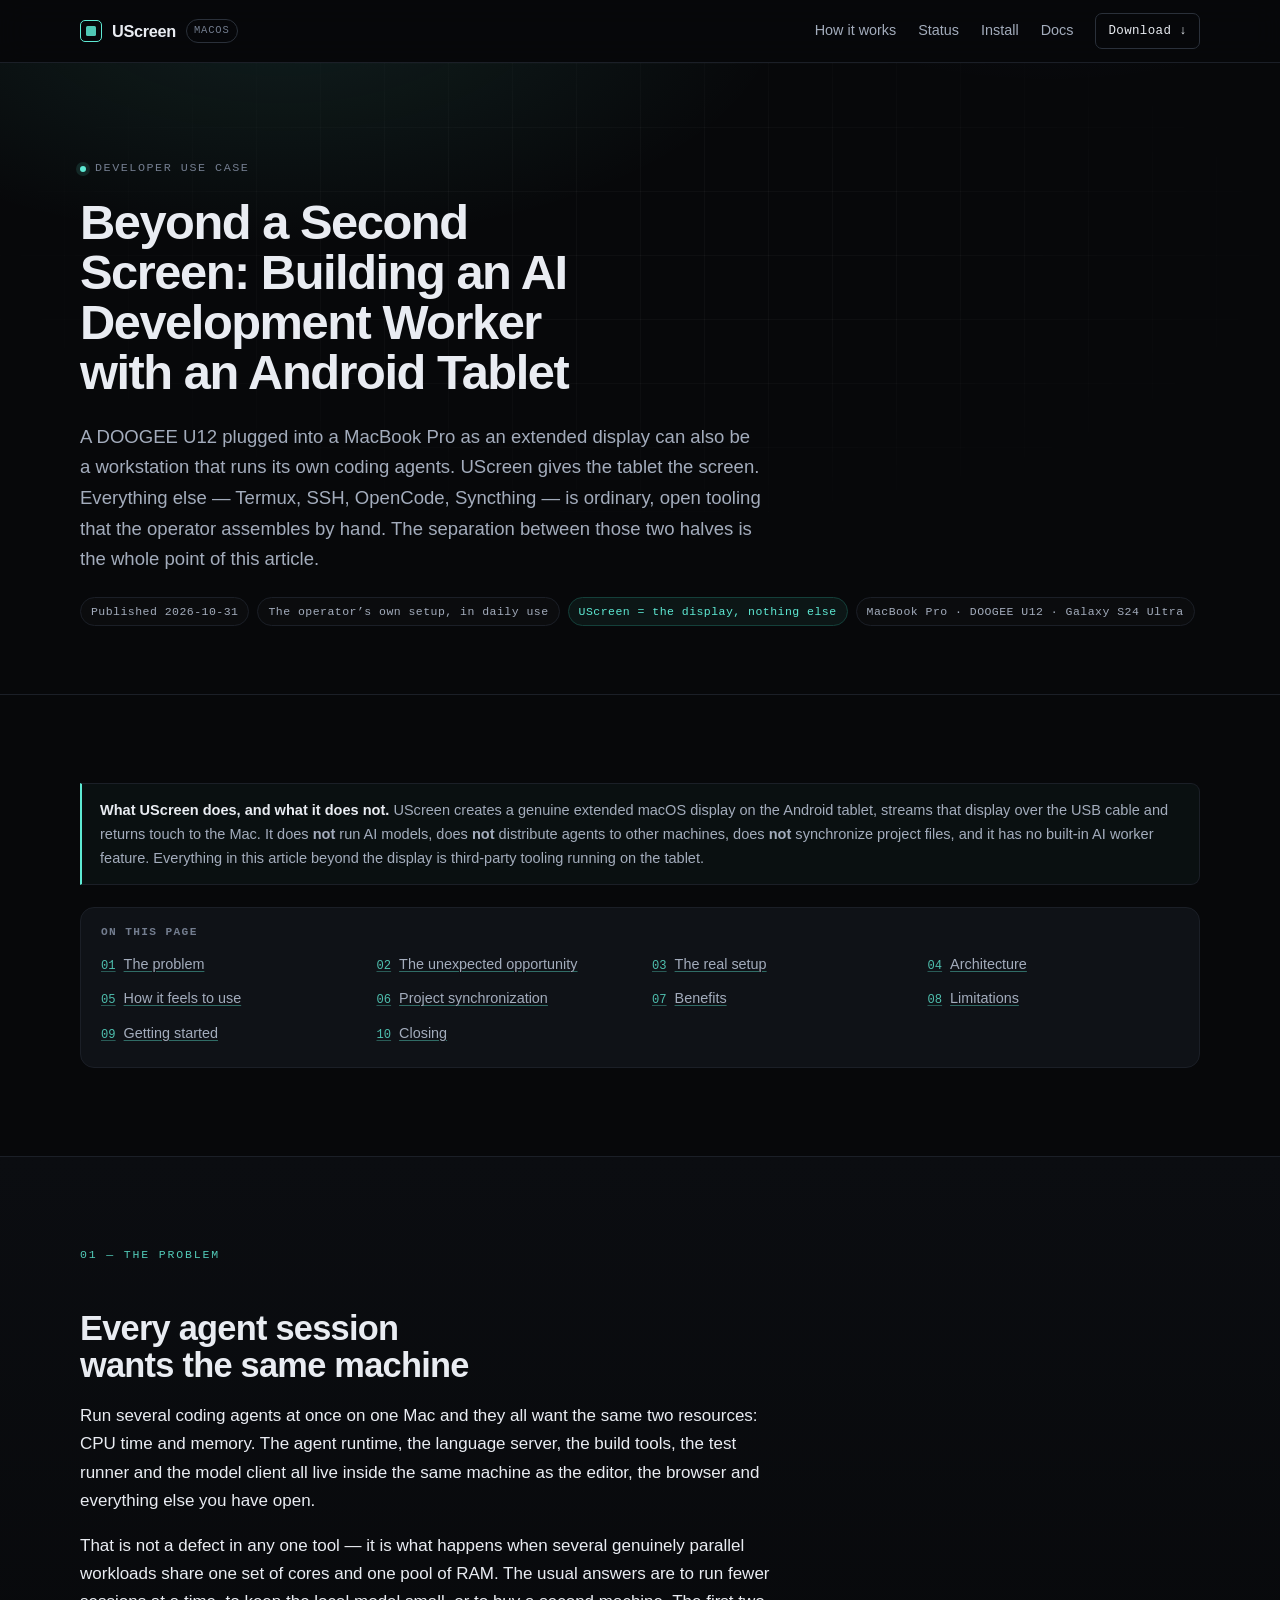
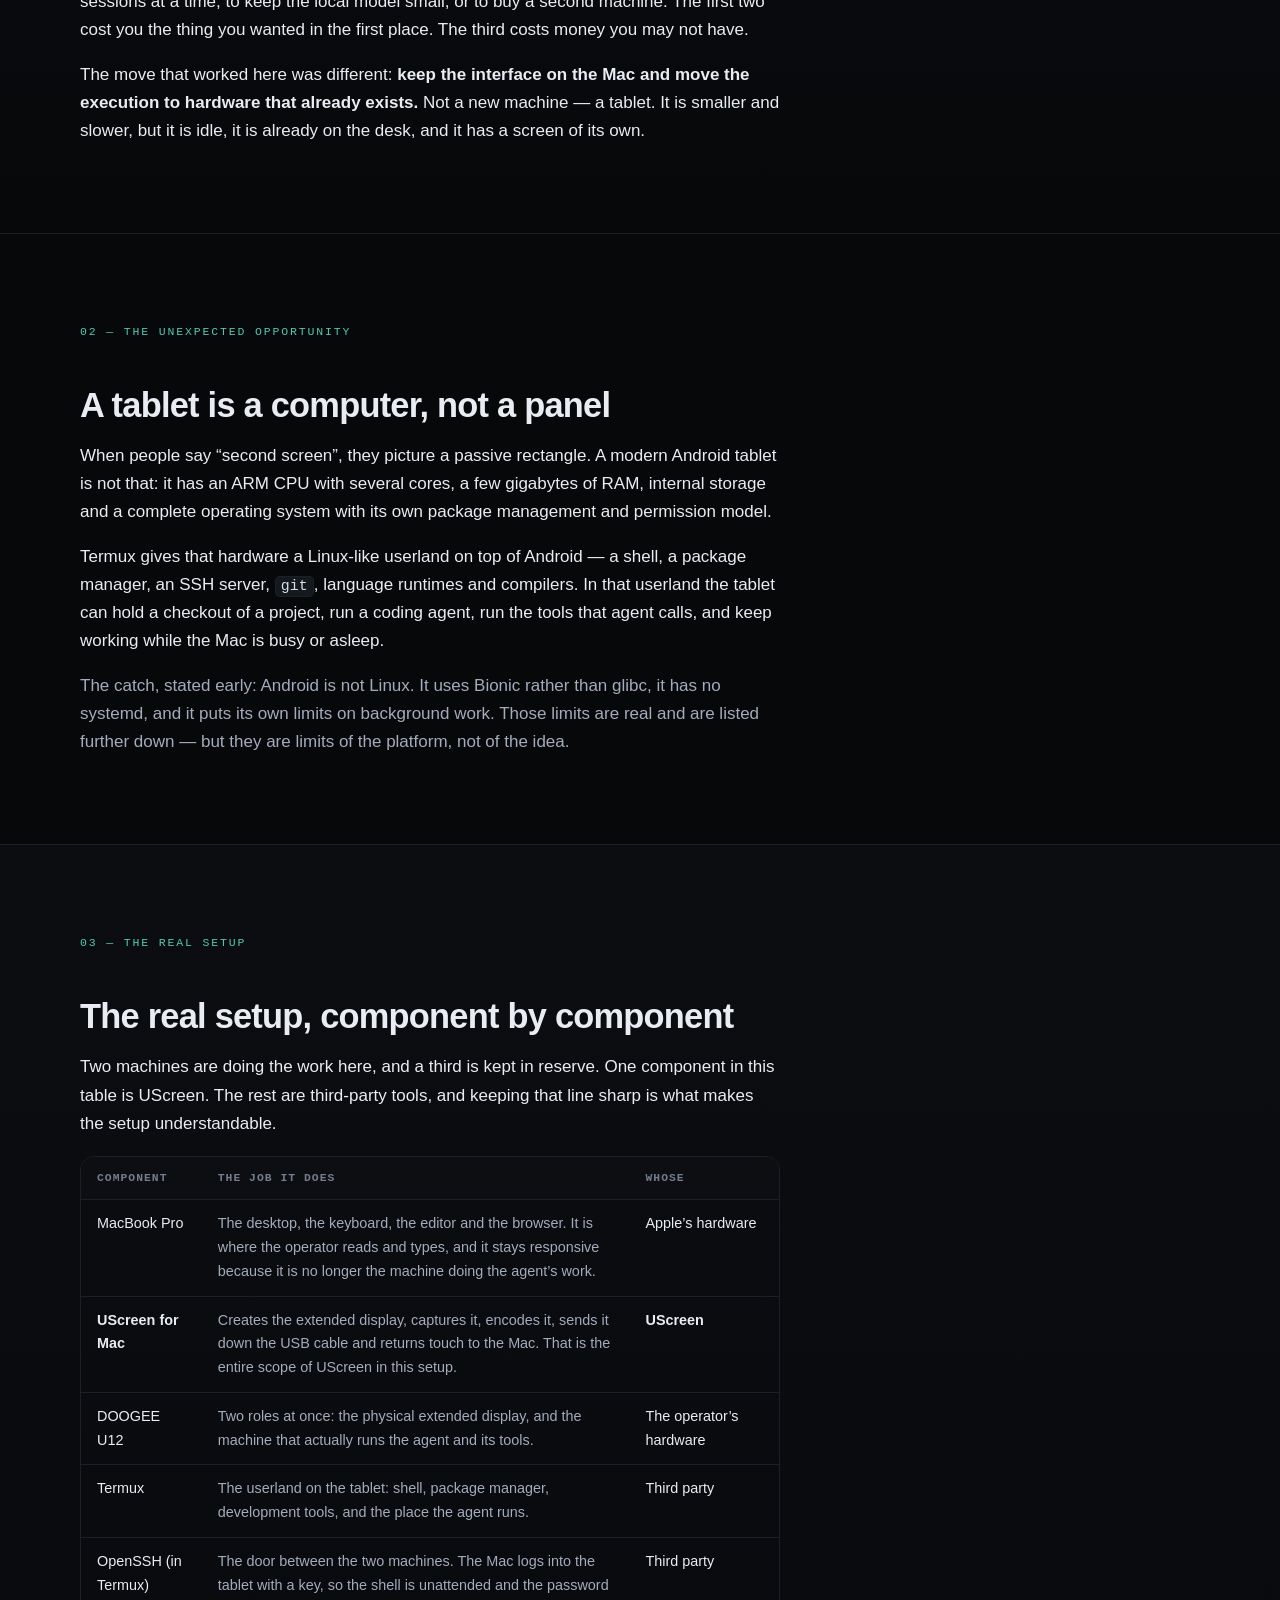
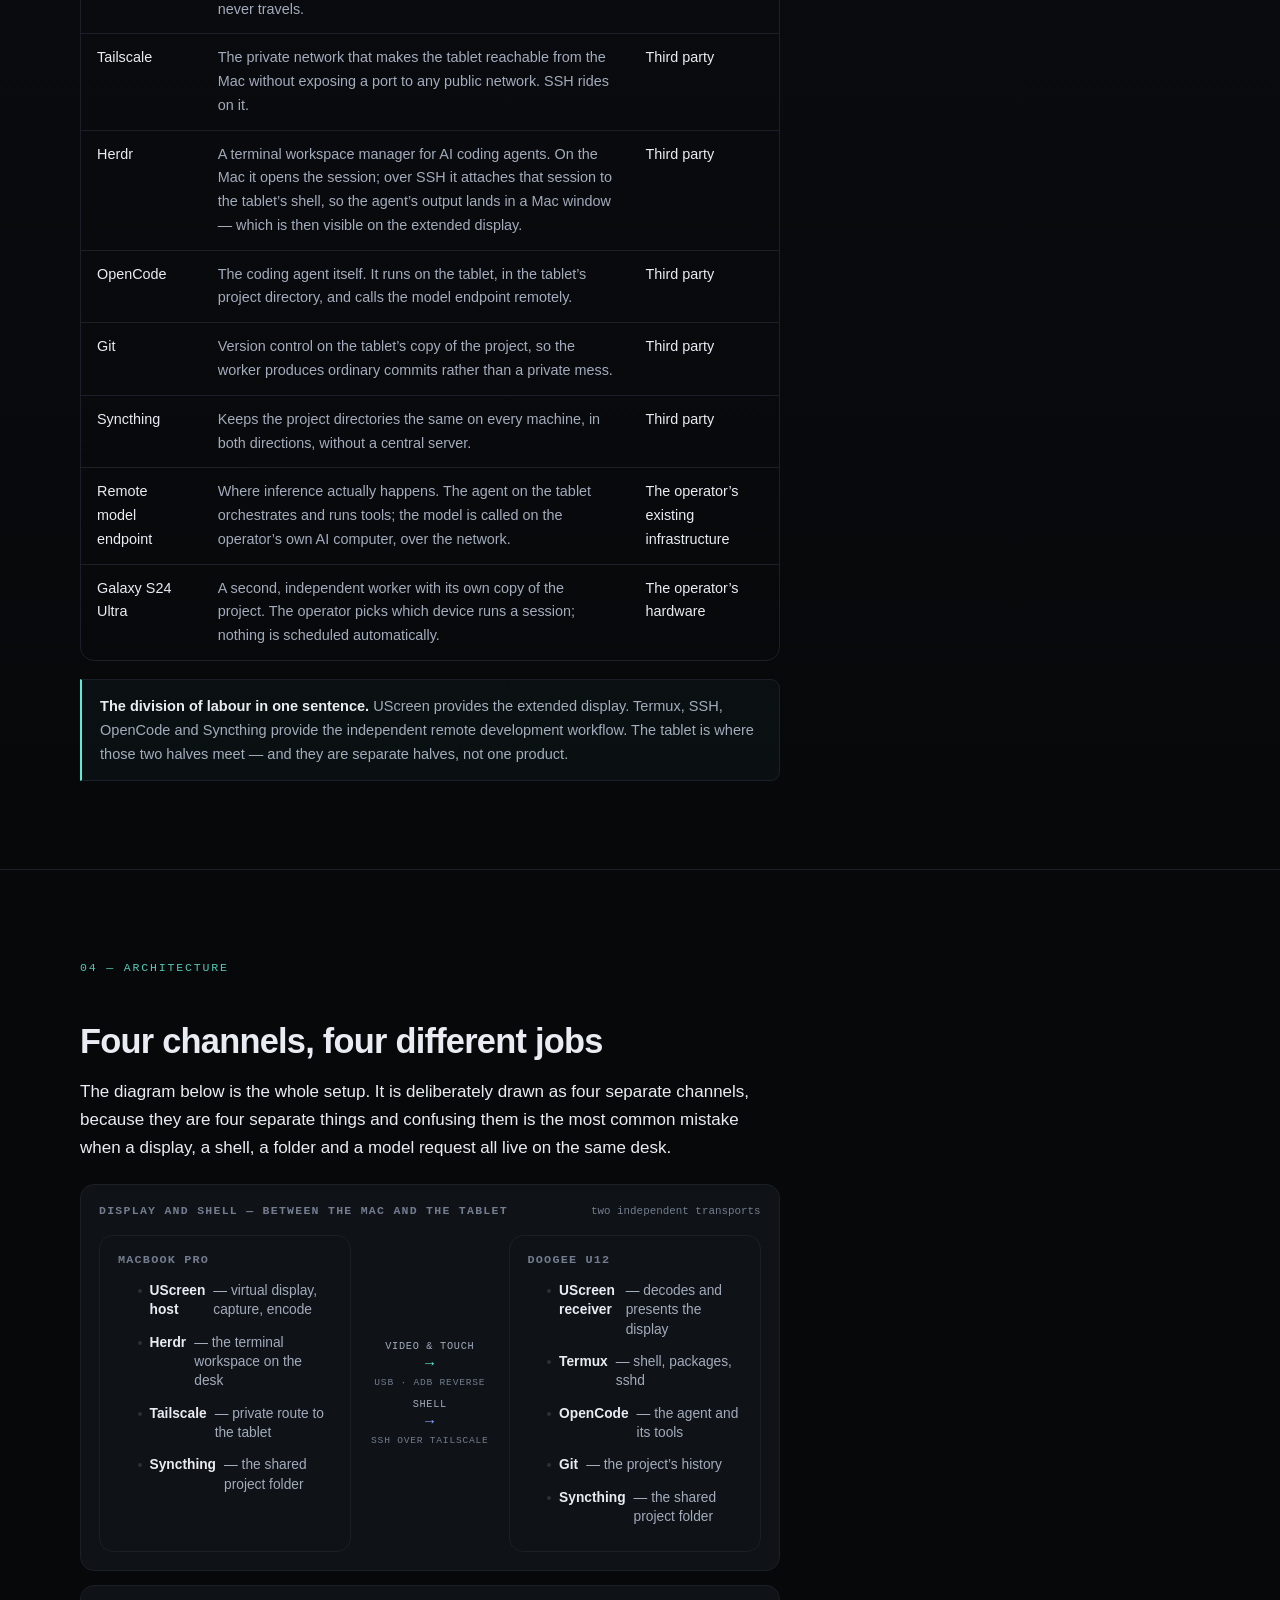
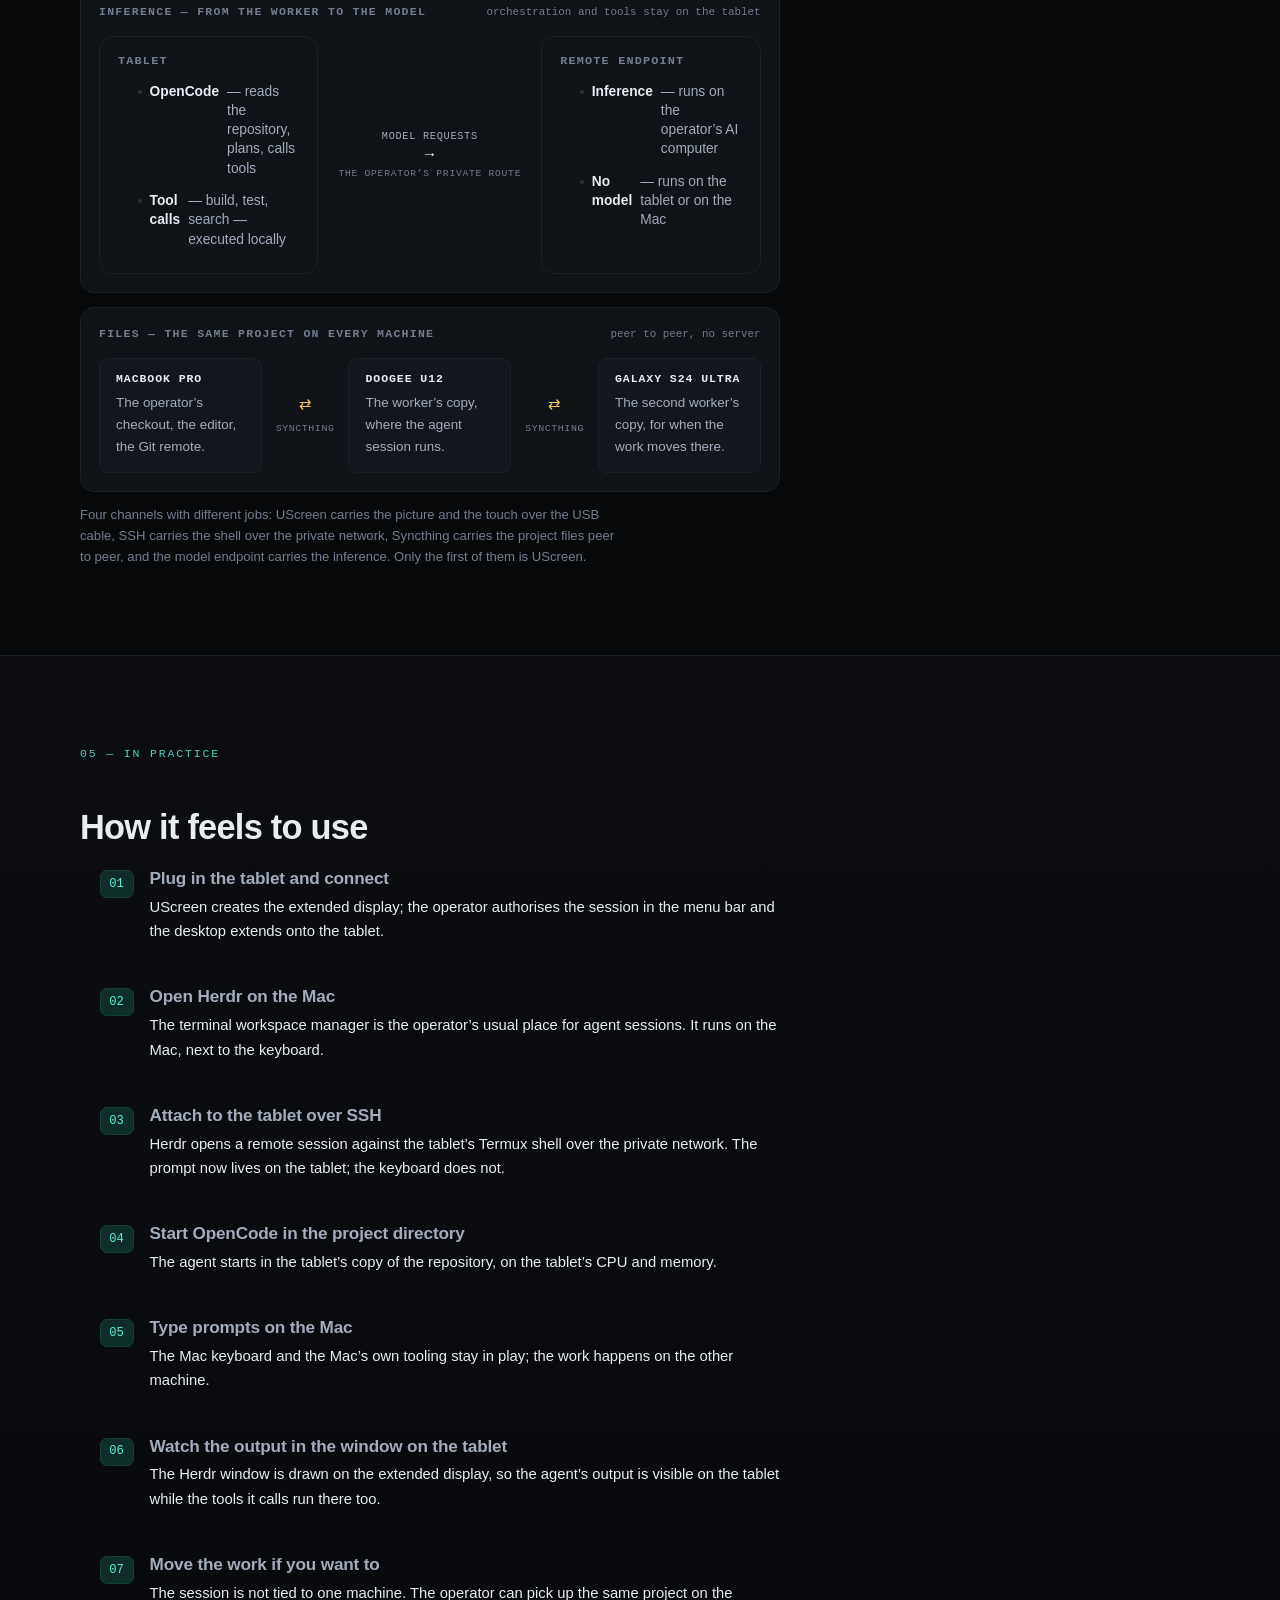
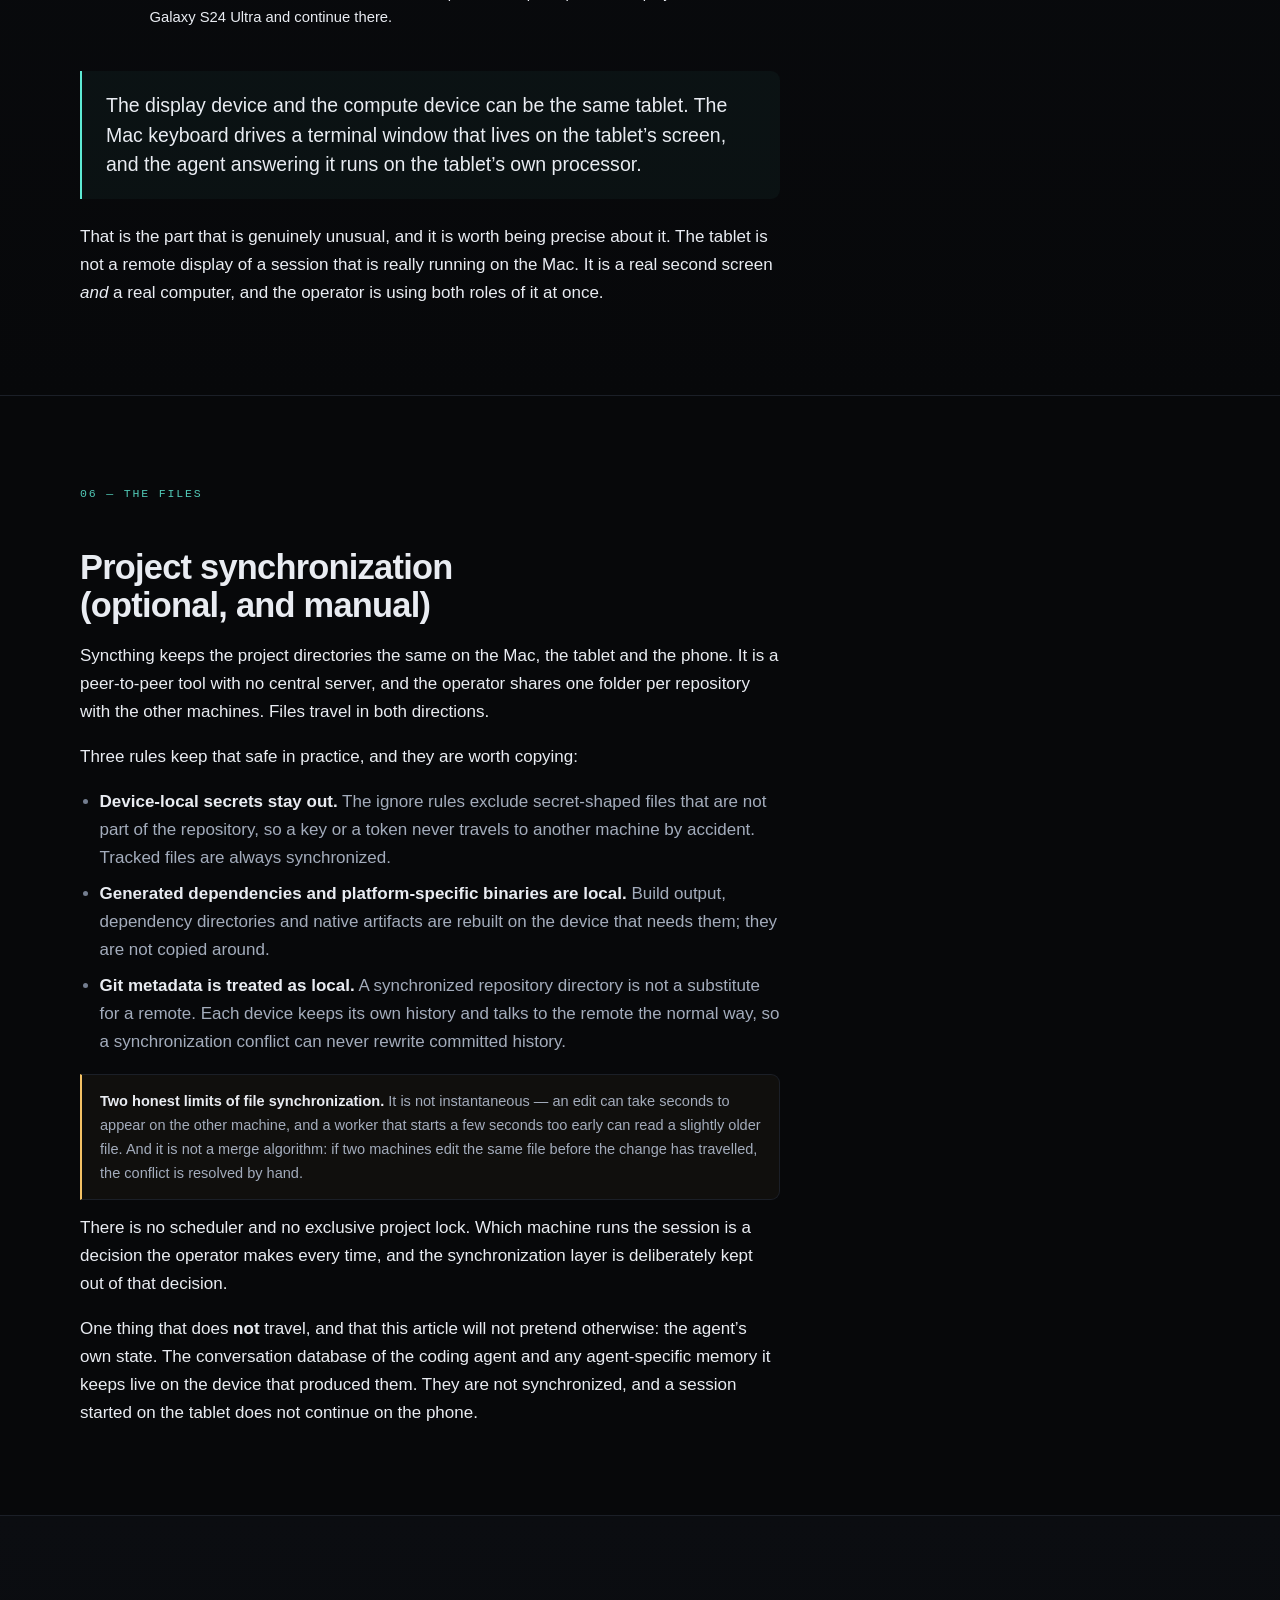
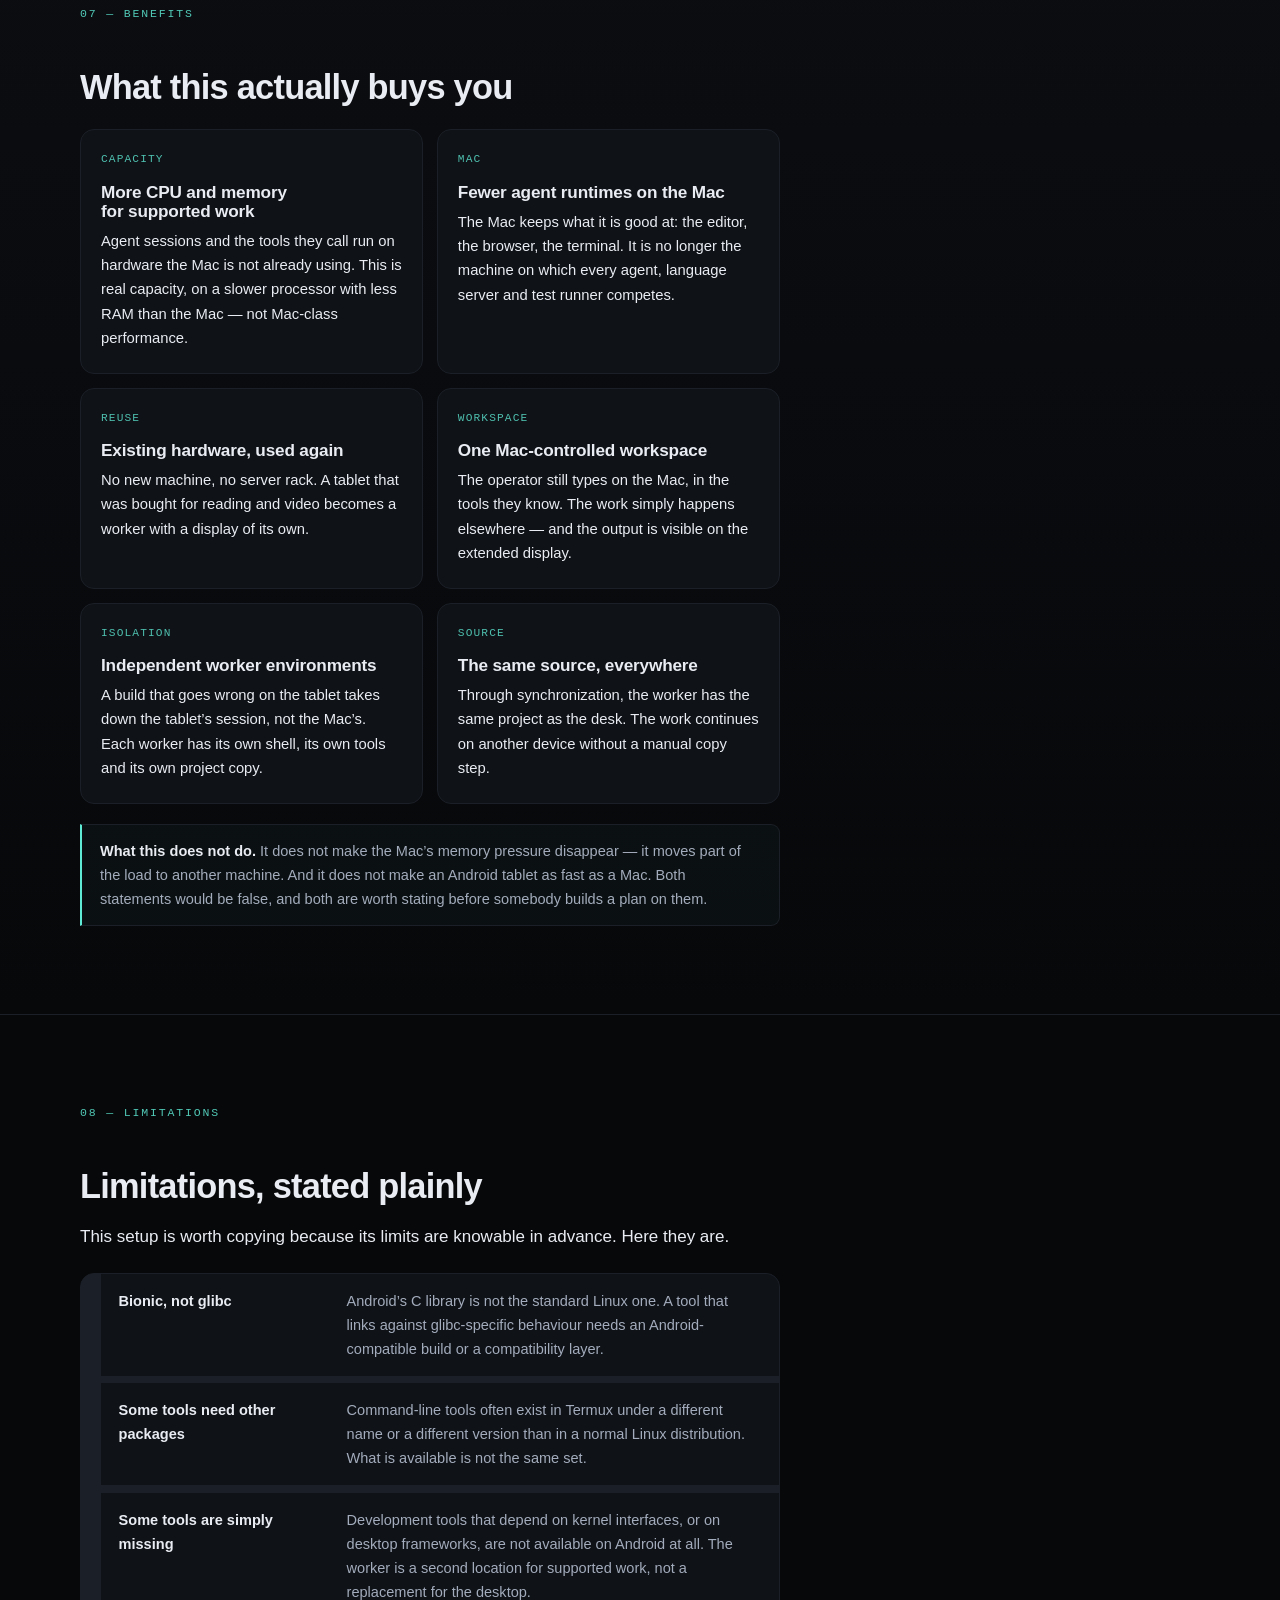
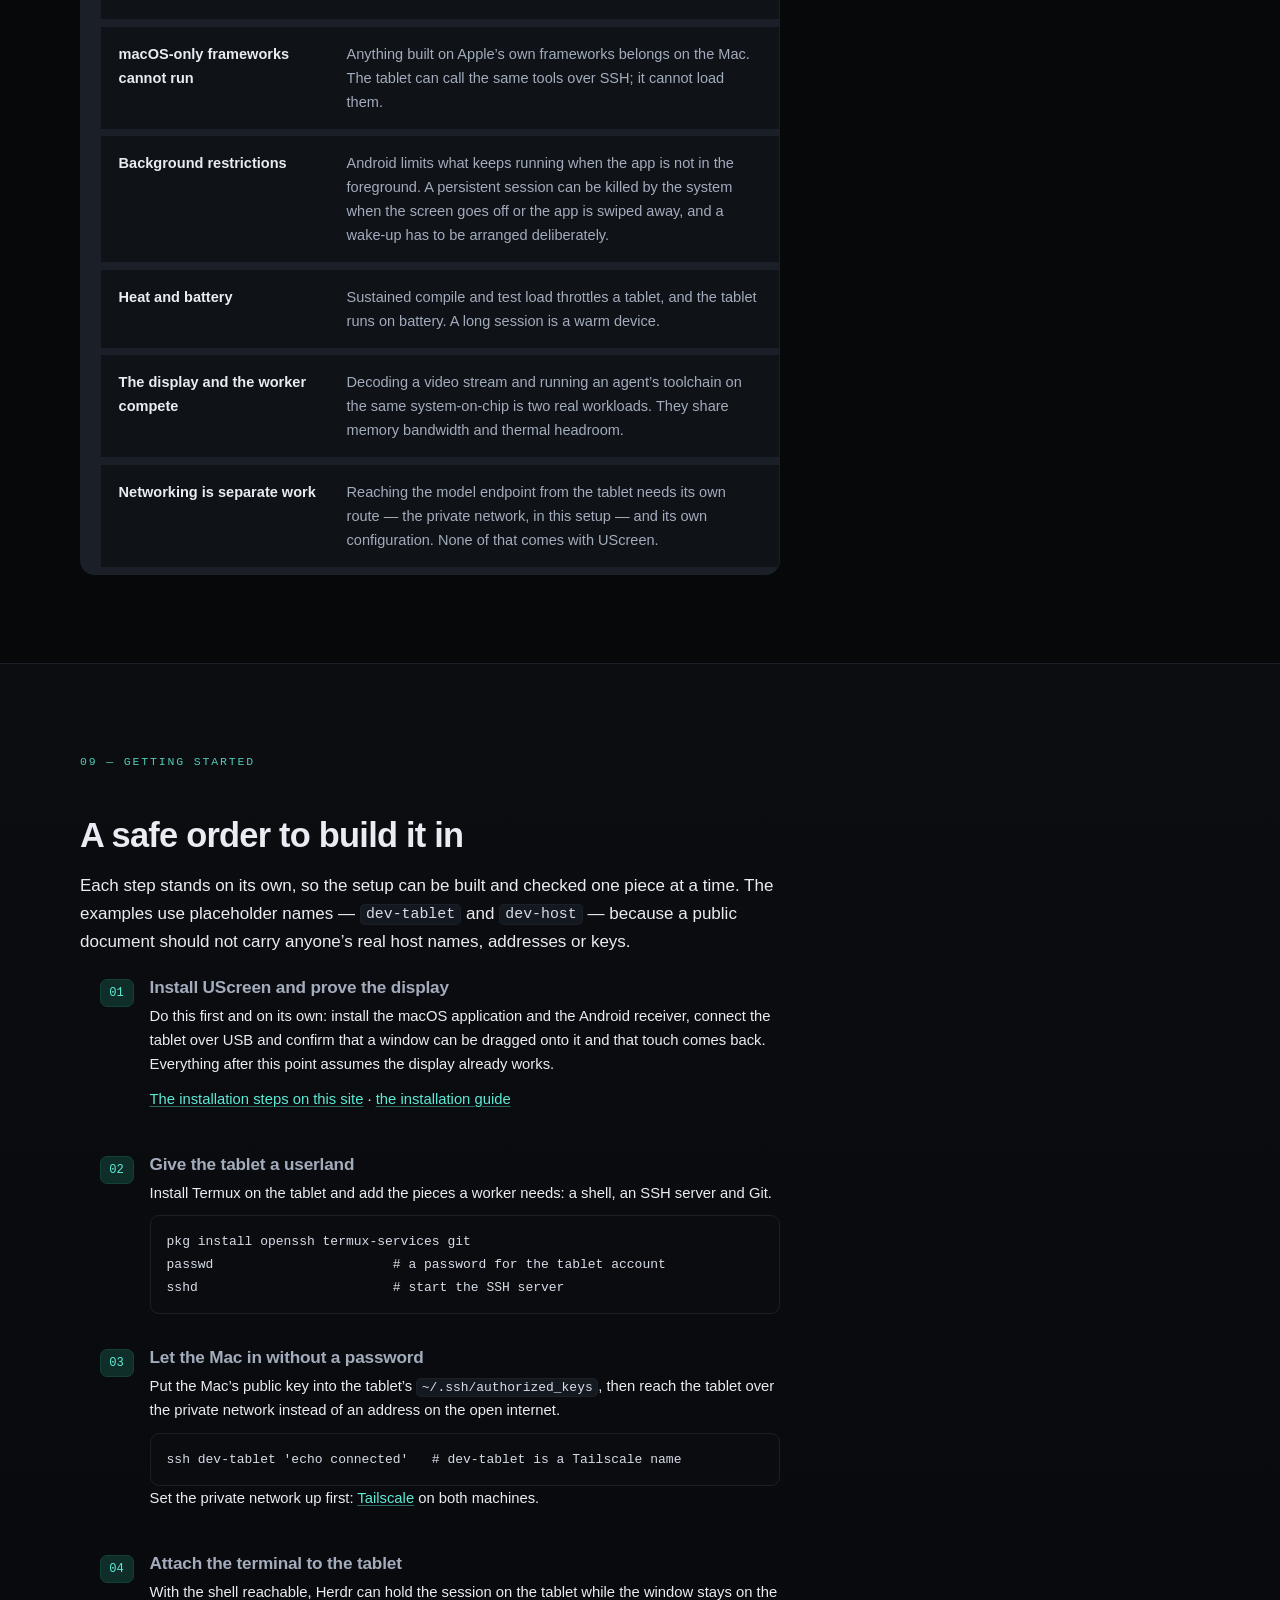
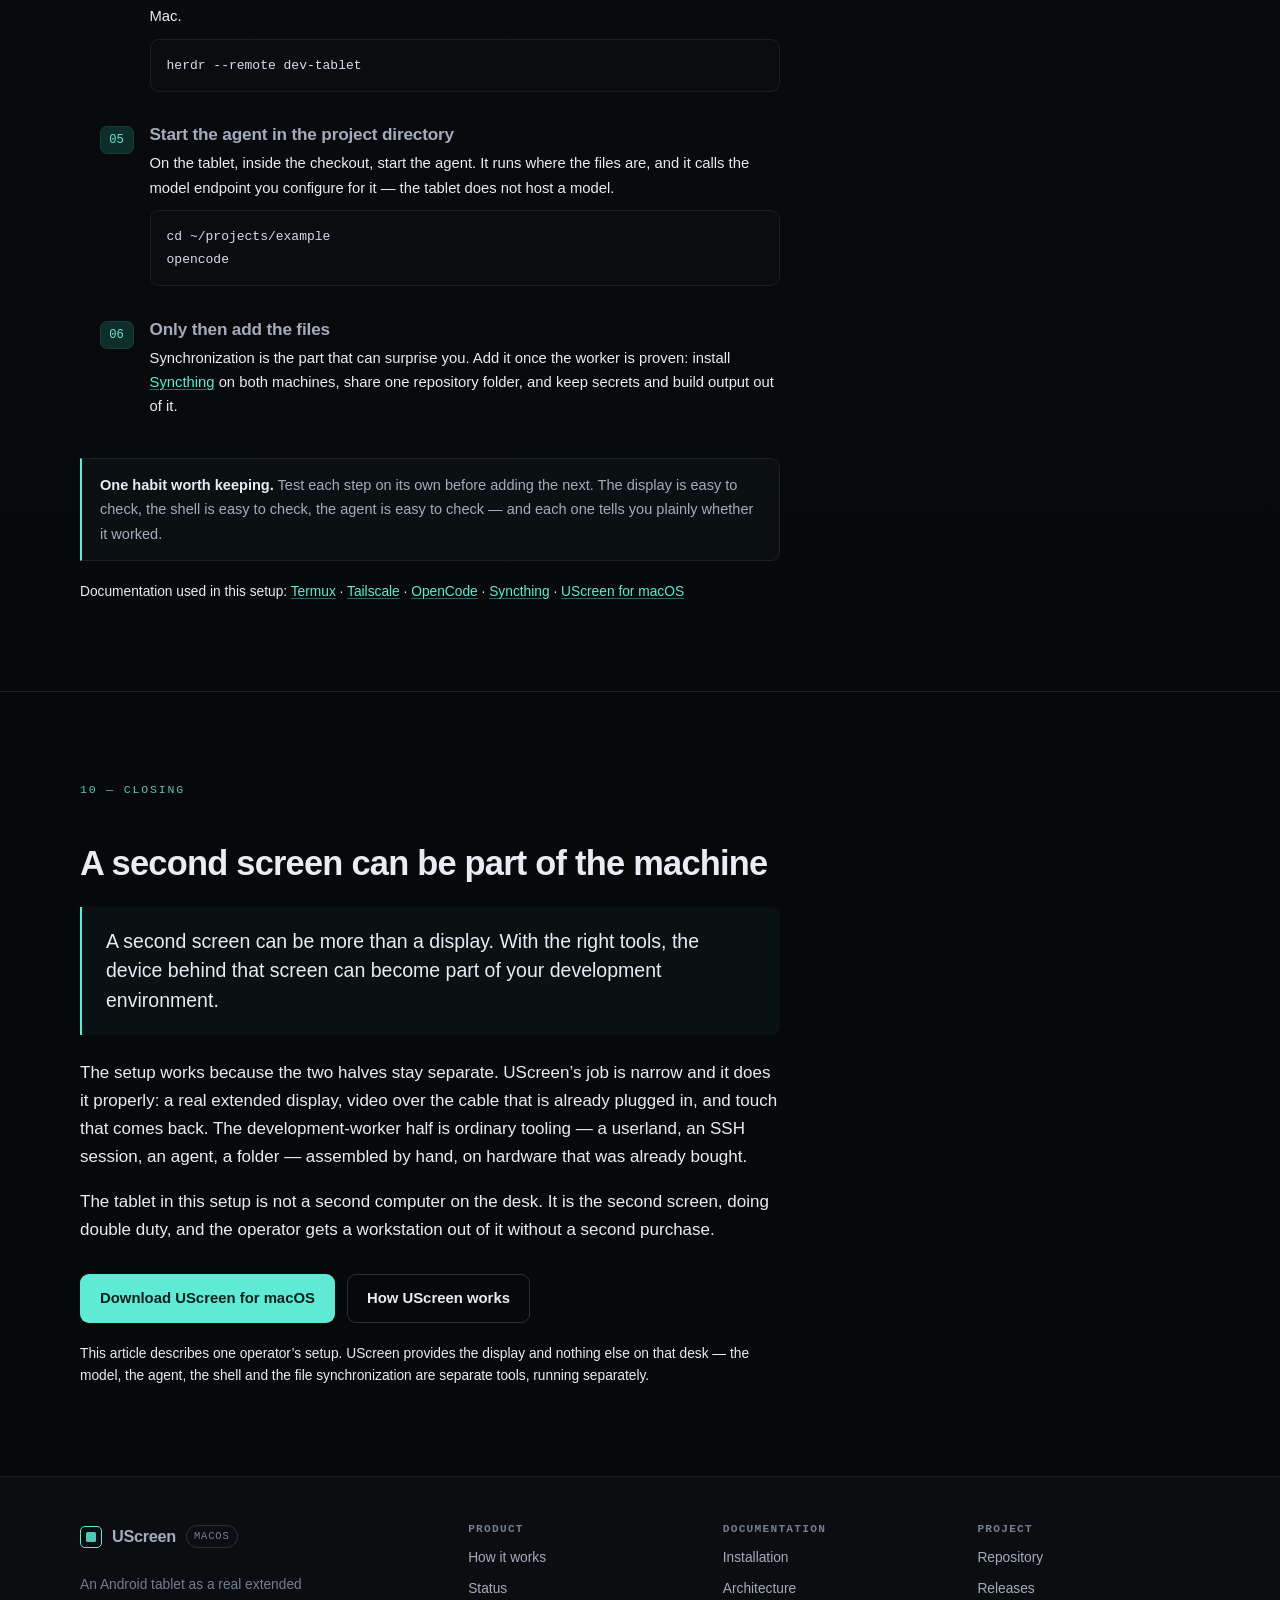
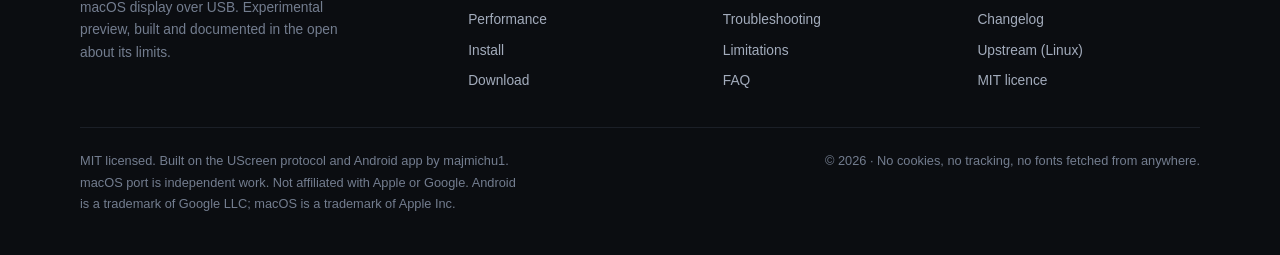
==== site/use-cases/android-tablet-ai-development-worker/index.html @ b657e838 "Add the developer use case: an Android tablet as an AI development worker The homepage now introduce" ====
<!doctype html>
<html lang="en">
<head>
<meta charset="utf-8">
<meta name="viewport" content="width=device-width, initial-scale=1">
<title>Beyond a Second Screen: Building an AI Development Worker with an Android Tablet — UScreen for macOS</title>
<meta name="description" content="How one setup uses a DOOGEE U12 as an extended Mac display with UScreen and, at the same time, as an independent AI development worker running Termux, SSH and OpenCode on its own hardware.">
<meta name="theme-color" content="#07080a">
<meta name="color-scheme" content="dark">
<link rel="canonical" href="https://benriez.github.io/uscreen/use-cases/android-tablet-ai-development-worker/">
<meta property="og:type" content="article">
<meta property="og:site_name" content="UScreen for macOS">
<meta property="og:title" content="Beyond a Second Screen: Building an AI Development Worker with an Android Tablet">
<meta property="og:description" content="An Android tablet can be an extended Mac display and an independent AI development worker at the same time. UScreen provides the display; Termux, SSH and OpenCode provide the work.">
<meta property="og:url" content="https://benriez.github.io/uscreen/use-cases/android-tablet-ai-development-worker/">
<meta property="article:section" content="Developer use case">
<meta name="twitter:card" content="summary_large_image">
<link rel="icon" href="data:image/svg+xml,%3Csvg xmlns='http://www.w3.org/2000/svg' viewBox='0 0 32 32'%3E%3Crect width='32' height='32' rx='7' fill='%2307080a'/%3E%3Crect x='6.5' y='6.5' width='19' height='19' rx='4' fill='none' stroke='%235eead4' stroke-width='2'/%3E%3Crect x='12' y='12' width='8' height='8' rx='1.5' fill='%235eead4'/%3E%3C/svg%3E">
<link rel="stylesheet" href="../../assets/styles.css?v=20261025-6">
<link rel="stylesheet" href="../../assets/article.css?v=20261031-1">
</head>
<body>
<a class="skip" href="#main">Skip to content</a>

<header class="site-header">
  <div class="wrap nav">
    <a class="brand" href="../../">
      <span class="brand-mark" aria-hidden="true"></span>
      UScreen <small>macOS</small>
    </a>
    <div class="nav-links">
      <a href="../../#how">How it works</a>
      <a href="../../#status">Status</a>
      <a href="../../#install">Install</a>
      <a href="https://github.com/Benriez/uscreen/tree/main/docs">Docs</a>
      <a class="nav-cta" href="../../#download">Download ↓</a>
    </div>
    <details class="nav-mobile">
      <summary>Menu</summary>
    </details>
    <nav class="nav-sheet" aria-label="Mobile">
      <a href="../../#how">How it works</a>
      <a href="../../#status">Status</a>
      <a href="../../#install">Install</a>
      <a href="../../#limitations">Limitations</a>
      <a href="https://github.com/Benriez/uscreen/tree/main/docs">Documentation</a>
      <a href="../../#download">Download</a>
    </nav>
  </div>
</header>

<main id="main">

  <section class="hero article-hero">
    <div class="wrap">
      <p class="kicker"><span class="dot" aria-hidden="true"></span> Developer use case</p>
      <h1>Beyond a Second Screen: Building an AI Development Worker with an Android Tablet</h1>
      <p class="lede">
        A DOOGEE U12 plugged into a MacBook Pro as an extended display can also be a
        workstation that runs its own coding agents. UScreen gives the tablet the
        screen. Everything else — Termux, SSH, OpenCode, Syncthing — is ordinary,
        open tooling that the operator assembles by hand. The separation between
        those two halves is the whole point of this article.
      </p>
      <ul class="chips">
        <li class="chip">Published 2026-10-31</li>
        <li class="chip">The operator’s own setup, in daily use</li>
        <li class="chip is-accent">UScreen = the display, nothing else</li>
        <li class="chip">MacBook Pro · DOOGEE U12 · Galaxy S24 Ultra</li>
      </ul>
    </div>
  </section>

  <section class="section">
    <div class="wrap">
      <div class="note">
        <strong>What UScreen does, and what it does not.</strong>
        UScreen creates a genuine extended macOS display on the Android tablet,
        streams that display over the USB cable and returns touch to the Mac.
        It does <b>not</b> run AI models, does <b>not</b> distribute agents to other
        machines, does <b>not</b> synchronize project files, and it has no built-in
        AI worker feature. Everything in this article beyond the display is
        third-party tooling running on the tablet.
      </div>

      <nav class="toc" aria-label="On this page" style="margin-top:22px">
        <h2>On this page</h2>
        <ol>
          <li><a href="#problem">The problem</a></li>
          <li><a href="#opportunity">The unexpected opportunity</a></li>
          <li><a href="#setup">The real setup</a></li>
          <li><a href="#architecture">Architecture</a></li>
          <li><a href="#using-it">How it feels to use</a></li>
          <li><a href="#synchronization">Project synchronization</a></li>
          <li><a href="#benefits">Benefits</a></li>
          <li><a href="#limits">Limitations</a></li>
          <li><a href="#getting-started">Getting started</a></li>
          <li><a href="#closing">Closing</a></li>
        </ol>
      </nav>
    </div>
  </section>

  <section class="section section-soft" id="problem" aria-labelledby="problem-h">
    <div class="wrap">
      <div class="prose">
        <span class="section-index">01 — The problem</span>
        <h2 id="problem-h">Every agent session wants the same machine</h2>
        <p>
          Run several coding agents at once on one Mac and they all want the same two
          resources: CPU time and memory. The agent runtime, the language server, the
          build tools, the test runner and the model client all live inside the same
          machine as the editor, the browser and everything else you have open.
        </p>
        <p>
          That is not a defect in any one tool — it is what happens when several
          genuinely parallel workloads share one set of cores and one pool of RAM.
          The usual answers are to run fewer sessions at a time, to keep the local
          model small, or to buy a second machine. The first two cost you the thing
          you wanted in the first place. The third costs money you may not have.
        </p>
        <p>
          The move that worked here was different: <b>keep the interface on the Mac
          and move the execution to hardware that already exists.</b> Not a new
          machine — a tablet. It is smaller and slower, but it is idle, it is already
          on the desk, and it has a screen of its own.
        </p>
      </div>
    </div>
  </section>

  <section class="section" id="opportunity" aria-labelledby="opportunity-h">
    <div class="wrap">
      <div class="prose">
        <span class="section-index">02 — The unexpected opportunity</span>
        <h2 id="opportunity-h">A tablet is a computer, not a panel</h2>
        <p>
          When people say “second screen”, they picture a passive rectangle. A modern
          Android tablet is not that: it has an ARM CPU with several cores, a few
          gigabytes of RAM, internal storage and a complete operating system with its
          own package management and permission model.
        </p>
        <p>
          Termux gives that hardware a Linux-like userland on top of Android — a
          shell, a package manager, an SSH server, <code>git</code>, language
          runtimes and compilers. In that userland the tablet can hold a checkout of
          a project, run a coding agent, run the tools that agent calls, and keep
          working while the Mac is busy or asleep.
        </p>
        <p class="lede-line">
          The catch, stated early: Android is not Linux. It uses Bionic rather than
          glibc, it has no systemd, and it puts its own limits on background work.
          Those limits are real and are listed further down — but they are limits of
          the platform, not of the idea.
        </p>
      </div>
    </div>
  </section>

  <section class="section section-soft" id="setup" aria-labelledby="setup-h">
    <div class="wrap">
      <div class="prose">
        <span class="section-index">03 — The real setup</span>
        <h2 id="setup-h">The real setup, component by component</h2>
        <p>
          Two machines are doing the work here, and a third is kept in reserve. One
          component in this table is UScreen. The rest are third-party tools, and
          keeping that line sharp is what makes the setup understandable.
        </p>

        <div class="table-wrap">
          <table>
            <caption class="sr-only">The components of the setup and the job each one performs</caption>
            <thead>
              <tr>
                <th scope="col">Component</th>
                <th scope="col">The job it does</th>
                <th scope="col">Whose</th>
              </tr>
            </thead>
            <tbody>
              <tr>
                <td>MacBook Pro</td>
                <td class="dim">The desktop, the keyboard, the editor and the browser. It is where the operator reads and types, and it stays responsive because it is no longer the machine doing the agent’s work.</td>
                <td>Apple’s hardware</td>
              </tr>
              <tr>
                <td><b>UScreen for Mac</b></td>
                <td class="dim">Creates the extended display, captures it, encodes it, sends it down the USB cable and returns touch to the Mac. That is the entire scope of UScreen in this setup.</td>
                <td><b>UScreen</b></td>
              </tr>
              <tr>
                <td>DOOGEE U12</td>
                <td class="dim">Two roles at once: the physical extended display, and the machine that actually runs the agent and its tools.</td>
                <td>The operator’s hardware</td>
              </tr>
              <tr>
                <td>Termux</td>
                <td class="dim">The userland on the tablet: shell, package manager, development tools, and the place the agent runs.</td>
                <td>Third party</td>
              </tr>
              <tr>
                <td>OpenSSH (in Termux)</td>
                <td class="dim">The door between the two machines. The Mac logs into the tablet with a key, so the shell is unattended and the password never travels.</td>
                <td>Third party</td>
              </tr>
              <tr>
                <td>Tailscale</td>
                <td class="dim">The private network that makes the tablet reachable from the Mac without exposing a port to any public network. SSH rides on it.</td>
                <td>Third party</td>
              </tr>
              <tr>
                <td>Herdr</td>
                <td class="dim">A terminal workspace manager for AI coding agents. On the Mac it opens the session; over SSH it attaches that session to the tablet’s shell, so the agent’s output lands in a Mac window — which is then visible on the extended display.</td>
                <td>Third party</td>
              </tr>
              <tr>
                <td>OpenCode</td>
                <td class="dim">The coding agent itself. It runs on the tablet, in the tablet’s project directory, and calls the model endpoint remotely.</td>
                <td>Third party</td>
              </tr>
              <tr>
                <td>Git</td>
                <td class="dim">Version control on the tablet’s copy of the project, so the worker produces ordinary commits rather than a private mess.</td>
                <td>Third party</td>
              </tr>
              <tr>
                <td>Syncthing</td>
                <td class="dim">Keeps the project directories the same on every machine, in both directions, without a central server.</td>
                <td>Third party</td>
              </tr>
              <tr>
                <td>Remote model endpoint</td>
                <td class="dim">Where inference actually happens. The agent on the tablet orchestrates and runs tools; the model is called on the operator’s own AI computer, over the network.</td>
                <td>The operator’s existing infrastructure</td>
              </tr>
              <tr>
                <td>Galaxy S24 Ultra</td>
                <td class="dim">A second, independent worker with its own copy of the project. The operator picks which device runs a session; nothing is scheduled automatically.</td>
                <td>The operator’s hardware</td>
              </tr>
            </tbody>
          </table>
        </div>

        <div class="note" style="margin-top:18px">
          <strong>The division of labour in one sentence.</strong>
          UScreen provides the extended display. Termux, SSH, OpenCode and Syncthing
          provide the independent remote development workflow. The tablet is where
          those two halves meet — and they are separate halves, not one product.
        </div>
      </div>
    </div>
  </section>

  <section class="section" id="architecture" aria-labelledby="architecture-h">
    <div class="wrap">
      <div class="prose">
        <span class="section-index">04 — Architecture</span>
        <h2 id="architecture-h">Four channels, four different jobs</h2>
        <p>
          The diagram below is the whole setup. It is deliberately drawn as four
          separate channels, because they are four separate things and confusing
          them is the most common mistake when a display, a shell, a folder and a
          model request all live on the same desk.
        </p>

        <figure class="arch" style="margin-top:22px">
          <div class="arch-block">
            <div class="arch-head">
              <h3>Display and shell — between the Mac and the tablet</h3>
              <span class="arch-note">two independent transports</span>
            </div>
            <div class="flow">
              <div class="flow-node">
                <h3>MacBook Pro</h3>
                <ul class="flow-list">
                  <li><b>UScreen host</b> — virtual display, capture, encode</li>
                  <li><b>Herdr</b> — the terminal workspace on the desk</li>
                  <li><b>Tailscale</b> — private route to the tablet</li>
                  <li><b>Syncthing</b> — the shared project folder</li>
                </ul>
              </div>
              <div class="flow-link">
                <span class="lane is-video">
                  <span class="lane-name">Video &amp; touch</span>
                  <span class="lane-arrow">→</span>
                  <span class="lane-via">USB · adb reverse</span>
                </span>
                <span class="lane is-shell">
                  <span class="lane-name">Shell</span>
                  <span class="lane-arrow">→</span>
                  <span class="lane-via">SSH over Tailscale</span>
                </span>
              </div>
              <div class="flow-node">
                <h3>DOOGEE U12</h3>
                <ul class="flow-list">
                  <li><b>UScreen receiver</b> — decodes and presents the display</li>
                  <li><b>Termux</b> — shell, packages, sshd</li>
                  <li><b>OpenCode</b> — the agent and its tools</li>
                  <li><b>Git</b> — the project’s history</li>
                  <li><b>Syncthing</b> — the shared project folder</li>
                </ul>
              </div>
            </div>
          </div>

          <div class="arch-block">
            <div class="arch-head">
              <h3>Inference — from the worker to the model</h3>
              <span class="arch-note">orchestration and tools stay on the tablet</span>
            </div>
            <div class="flow">
              <div class="flow-node">
                <h3>Tablet</h3>
                <ul class="flow-list">
                  <li><b>OpenCode</b> — reads the repository, plans, calls tools</li>
                  <li><b>Tool calls</b> — build, test, search — executed locally</li>
                </ul>
              </div>
              <div class="flow-link">
                <span class="lane is-model">
                  <span class="lane-name">Model requests</span>
                  <span class="lane-arrow">→</span>
                  <span class="lane-via">the operator’s private route</span>
                </span>
              </div>
              <div class="flow-node">
                <h3>Remote endpoint</h3>
                <ul class="flow-list">
                  <li><b>Inference</b> — runs on the operator’s AI computer</li>
                  <li><b>No model</b> — runs on the tablet or on the Mac</li>
                </ul>
              </div>
            </div>
          </div>

          <div class="arch-block">
            <div class="arch-head">
              <h3>Files — the same project on every machine</h3>
              <span class="arch-note">peer to peer, no server</span>
            </div>
            <div class="chain">
              <div class="chain-node">
                <h4>MacBook Pro</h4>
                <p>The operator’s checkout, the editor, the Git remote.</p>
              </div>
              <div class="chain-link">
                <span class="arrow">⇄</span>
                <span>Syncthing</span>
              </div>
              <div class="chain-node">
                <h4>DOOGEE U12</h4>
                <p>The worker’s copy, where the agent session runs.</p>
              </div>
              <div class="chain-link">
                <span class="arrow">⇄</span>
                <span>Syncthing</span>
              </div>
              <div class="chain-node">
                <h4>Galaxy S24 Ultra</h4>
                <p>The second worker’s copy, for when the work moves there.</p>
              </div>
            </div>
          </div>

          <figcaption>
            Four channels with different jobs: UScreen carries the picture and the
            touch over the USB cable, SSH carries the shell over the private
            network, Syncthing carries the project files peer to peer, and the
            model endpoint carries the inference. Only the first of them is UScreen.
          </figcaption>
        </figure>
      </div>
    </div>
  </section>

  <section class="section section-soft" id="using-it" aria-labelledby="using-it-h">
    <div class="wrap">
      <div class="prose">
        <span class="section-index">05 — In practice</span>
        <h2 id="using-it-h">How it feels to use</h2>
        <ol class="steps" style="margin-top:22px">
          <li>
            <div>
              <h3>Plug in the tablet and connect</h3>
              <p>UScreen creates the extended display; the operator authorises the session in the menu bar and the desktop extends onto the tablet.</p>
            </div>
          </li>
          <li>
            <div>
              <h3>Open Herdr on the Mac</h3>
              <p>The terminal workspace manager is the operator’s usual place for agent sessions. It runs on the Mac, next to the keyboard.</p>
            </div>
          </li>
          <li>
            <div>
              <h3>Attach to the tablet over SSH</h3>
              <p>Herdr opens a remote session against the tablet’s Termux shell over the private network. The prompt now lives on the tablet; the keyboard does not.</p>
            </div>
          </li>
          <li>
            <div>
              <h3>Start OpenCode in the project directory</h3>
              <p>The agent starts in the tablet’s copy of the repository, on the tablet’s CPU and memory.</p>
            </div>
          </li>
          <li>
            <div>
              <h3>Type prompts on the Mac</h3>
              <p>The Mac keyboard and the Mac’s own tooling stay in play; the work happens on the other machine.</p>
            </div>
          </li>
          <li>
            <div>
              <h3>Watch the output in the window on the tablet</h3>
              <p>The Herdr window is drawn on the extended display, so the agent’s output is visible on the tablet while the tools it calls run there too.</p>
            </div>
          </li>
          <li>
            <div>
              <h3>Move the work if you want to</h3>
              <p>The session is not tied to one machine. The operator can pick up the same project on the Galaxy S24 Ultra and continue there.</p>
            </div>
          </li>
        </ol>

        <div class="pull">
          <p>
            The display device and the compute device can be the same tablet. The
            Mac keyboard drives a terminal window that lives on the tablet’s screen,
            and the agent answering it runs on the tablet’s own processor.
          </p>
        </div>

        <p>
          That is the part that is genuinely unusual, and it is worth being precise
          about it. The tablet is not a remote display of a session that is really
          running on the Mac. It is a real second screen <em>and</em> a real
          computer, and the operator is using both roles of it at once.
        </p>
      </div>
    </div>
  </section>

  <section class="section" id="synchronization" aria-labelledby="sync-h">
    <div class="wrap">
      <div class="prose">
        <span class="section-index">06 — The files</span>
        <h2 id="sync-h">Project synchronization (optional, and manual)</h2>
        <p>
          Syncthing keeps the project directories the same on the Mac, the tablet and
          the phone. It is a peer-to-peer tool with no central server, and the
          operator shares one folder per repository with the other machines. Files
          travel in both directions.
        </p>
        <p>
          Three rules keep that safe in practice, and they are worth copying:
        </p>
        <ul>
          <li>
            <b>Device-local secrets stay out.</b> The ignore rules exclude
            secret-shaped files that are not part of the repository, so a key or a
            token never travels to another machine by accident. Tracked files are
            always synchronized.
          </li>
          <li>
            <b>Generated dependencies and platform-specific binaries are local.</b>
            Build output, dependency directories and native artifacts are rebuilt on
            the device that needs them; they are not copied around.
          </li>
          <li>
            <b>Git metadata is treated as local.</b> A synchronized repository
            directory is not a substitute for a remote. Each device keeps its own
            history and talks to the remote the normal way, so a synchronization
            conflict can never rewrite committed history.
          </li>
        </ul>

        <div class="note warn" style="margin-top:18px">
          <strong>Two honest limits of file synchronization.</strong>
          It is not instantaneous — an edit can take seconds to appear on the other
          machine, and a worker that starts a few seconds too early can read a
          slightly older file. And it is not a merge algorithm: if two machines edit
          the same file before the change has travelled, the conflict is resolved
          by hand.
        </div>

        <p>
          There is no scheduler and no exclusive project lock. Which machine runs
          the session is a decision the operator makes every time, and the
          synchronization layer is deliberately kept out of that decision.
        </p>
        <p>
          One thing that does <b>not</b> travel, and that this article will not
          pretend otherwise: the agent’s own state. The conversation database of the
          coding agent and any agent-specific memory it keeps live on the device
          that produced them. They are not synchronized, and a session started on
          the tablet does not continue on the phone.
        </p>
      </div>
    </div>
  </section>

  <section class="section section-soft" id="benefits" aria-labelledby="benefits-h">
    <div class="wrap">
      <div class="prose">
        <span class="section-index">07 — Benefits</span>
        <h2 id="benefits-h">What this actually buys you</h2>
        <div class="grid grid-2" style="margin-top:22px">
          <article class="card">
            <span class="ico">CAPACITY</span>
            <h3>More CPU and memory for supported work</h3>
            <p>Agent sessions and the tools they call run on hardware the Mac is not
               already using. This is real capacity, on a slower processor with less
               RAM than the Mac — not Mac-class performance.</p>
          </article>
          <article class="card">
            <span class="ico">MAC</span>
            <h3>Fewer agent runtimes on the Mac</h3>
            <p>The Mac keeps what it is good at: the editor, the browser, the
               terminal. It is no longer the machine on which every agent, language
               server and test runner competes.</p>
          </article>
          <article class="card">
            <span class="ico">REUSE</span>
            <h3>Existing hardware, used again</h3>
            <p>No new machine, no server rack. A tablet that was bought for reading
               and video becomes a worker with a display of its own.</p>
          </article>
          <article class="card">
            <span class="ico">WORKSPACE</span>
            <h3>One Mac-controlled workspace</h3>
            <p>The operator still types on the Mac, in the tools they know. The work
               simply happens elsewhere — and the output is visible on the extended
               display.</p>
          </article>
          <article class="card">
            <span class="ico">ISOLATION</span>
            <h3>Independent worker environments</h3>
            <p>A build that goes wrong on the tablet takes down the tablet’s
               session, not the Mac’s. Each worker has its own shell, its own tools
               and its own project copy.</p>
          </article>
          <article class="card">
            <span class="ico">SOURCE</span>
            <h3>The same source, everywhere</h3>
            <p>Through synchronization, the worker has the same project as the desk.
               The work continues on another device without a manual copy step.</p>
          </article>
        </div>

        <div class="note" style="margin-top:20px">
          <strong>What this does not do.</strong>
          It does not make the Mac’s memory pressure disappear — it moves part of the
          load to another machine. And it does not make an Android tablet as fast as
          a Mac. Both statements would be false, and both are worth stating before
          somebody builds a plan on them.
        </div>
      </div>
    </div>
  </section>

  <section class="section" id="limits" aria-labelledby="limits-h">
    <div class="wrap">
      <div class="prose">
        <span class="section-index">08 — Limitations</span>
        <h2 id="limits-h">Limitations, stated plainly</h2>
        <p>
          This setup is worth copying because its limits are knowable in advance.
          Here they are.
        </p>
        <ul class="limits" style="margin-top:22px">
          <li><b>Bionic, not glibc</b><span>Android’s C library is not the standard
            Linux one. A tool that links against glibc-specific behaviour needs an
            Android-compatible build or a compatibility layer.</span></li>
          <li><b>Some tools need other packages</b><span>Command-line tools often
            exist in Termux under a different name or a different version than in a
            normal Linux distribution. What is available is not the same set.</span></li>
          <li><b>Some tools are simply missing</b><span>Development tools that
            depend on kernel interfaces, or on desktop frameworks, are not available
            on Android at all. The worker is a second location for supported work,
            not a replacement for the desktop.</span></li>
          <li><b>macOS-only frameworks cannot run</b><span>Anything built on
            Apple’s own frameworks belongs on the Mac. The tablet can call the same
            tools over SSH; it cannot load them.</span></li>
          <li><b>Background restrictions</b><span>Android limits what keeps
            running when the app is not in the foreground. A persistent session can
            be killed by the system when the screen goes off or the app is
            swiped away, and a wake-up has to be arranged deliberately.</span></li>
          <li><b>Heat and battery</b><span>Sustained compile and test load throttles
            a tablet, and the tablet runs on battery. A long session is a warm
            device.</span></li>
          <li><b>The display and the worker compete</b><span>Decoding a video
            stream and running an agent’s toolchain on the same system-on-chip is
            two real workloads. They share memory bandwidth and thermal headroom.</span></li>
          <li><b>Networking is separate work</b><span>Reaching the model endpoint
            from the tablet needs its own route — the private network, in this
            setup — and its own configuration. None of that comes with UScreen.</span></li>
        </ul>
      </div>
    </div>
  </section>

  <section class="section section-soft" id="getting-started" aria-labelledby="start-h">
    <div class="wrap">
      <div class="prose">
        <span class="section-index">09 — Getting started</span>
        <h2 id="start-h">A safe order to build it in</h2>
        <p>
          Each step stands on its own, so the setup can be built and checked one
          piece at a time. The examples use placeholder names — <code>dev-tablet</code>
          and <code>dev-host</code> — because a public document should not carry
          anyone’s real host names, addresses or keys.
        </p>

        <ol class="steps" style="margin-top:22px">
          <li>
            <div>
              <h3>Install UScreen and prove the display</h3>
              <p>Do this first and on its own: install the macOS application and the
                 Android receiver, connect the tablet over USB and confirm that a
                 window can be dragged onto it and that touch comes back. Everything
                 after this point assumes the display already works.</p>
              <p><a href="../../#install">The installation steps on this site</a> ·
                 <a href="https://github.com/Benriez/uscreen/blob/main/docs/installation.md">the installation guide</a></p>
            </div>
          </li>
          <li>
            <div>
              <h3>Give the tablet a userland</h3>
              <p>Install Termux on the tablet and add the pieces a worker needs: a
                 shell, an SSH server and Git.</p>
<pre><code>pkg install openssh termux-services git
passwd                       # a password for the tablet account
sshd                         # start the SSH server</code></pre>
            </div>
          </li>
          <li>
            <div>
              <h3>Let the Mac in without a password</h3>
              <p>Put the Mac’s public key into the tablet’s
                 <code>~/.ssh/authorized_keys</code>, then reach the tablet over the
                 private network instead of an address on the open internet.</p>
<pre><code>ssh dev-tablet 'echo connected'   # dev-tablet is a Tailscale name</code></pre>
              <p>Set the private network up first:
                 <a href="https://tailscale.com/">Tailscale</a> on both machines.</p>
            </div>
          </li>
          <li>
            <div>
              <h3>Attach the terminal to the tablet</h3>
              <p>With the shell reachable, Herdr can hold the session on the tablet
                 while the window stays on the Mac.</p>
<pre><code>herdr --remote dev-tablet</code></pre>
            </div>
          </li>
          <li>
            <div>
              <h3>Start the agent in the project directory</h3>
              <p>On the tablet, inside the checkout, start the agent. It runs where
                 the files are, and it calls the model endpoint you configure for
                 it — the tablet does not host a model.</p>
<pre><code>cd ~/projects/example
opencode</code></pre>
            </div>
          </li>
          <li>
            <div>
              <h3>Only then add the files</h3>
              <p>Synchronization is the part that can surprise you. Add it once the
                 worker is proven: install <a href="https://syncthing.net/">Syncthing</a>
                 on both machines, share one repository folder, and keep secrets and
                 build output out of it.</p>
            </div>
          </li>
        </ol>

        <div class="note" style="margin-top:22px">
          <strong>One habit worth keeping.</strong>
          Test each step on its own before adding the next. The display is easy to
          check, the shell is easy to check, the agent is easy to check — and each
          one tells you plainly whether it worked.
        </div>

        <p class="small muted" style="margin-top:20px">
          Documentation used in this setup:
          <a href="https://termux.dev/">Termux</a> ·
          <a href="https://tailscale.com/">Tailscale</a> ·
          <a href="https://opencode.ai/">OpenCode</a> ·
          <a href="https://syncthing.net/">Syncthing</a> ·
          <a href="../../">UScreen for macOS</a>
        </p>
      </div>
    </div>
  </section>

  <section class="section" id="closing" aria-labelledby="closing-h">
    <div class="wrap">
      <div class="prose">
        <span class="section-index">10 — Closing</span>
        <h2 id="closing-h">A second screen can be part of the machine</h2>

        <div class="pull">
          <p>
            A second screen can be more than a display. With the right tools, the
            device behind that screen can become part of your development
            environment.
          </p>
        </div>

        <p>
          The setup works because the two halves stay separate. UScreen’s job is
          narrow and it does it properly: a real extended display, video over the
          cable that is already plugged in, and touch that comes back. The
          development-worker half is ordinary tooling — a userland, an SSH session,
          an agent, a folder — assembled by hand, on hardware that was already
          bought.
        </p>
        <p>
          The tablet in this setup is not a second computer on the desk. It is the
          second screen, doing double duty, and the operator gets a workstation out
          of it without a second purchase.
        </p>

        <div class="cta-row">
          <a class="btn btn-primary" href="../../#download">Download UScreen for macOS</a>
          <a class="btn btn-ghost" href="../../#how">How UScreen works</a>
        </div>

        <p class="small muted" style="margin-top:20px">
          This article describes one operator’s setup. UScreen provides the display
          and nothing else on that desk — the model, the agent, the shell and the
          file synchronization are separate tools, running separately.
        </p>
      </div>
    </div>
  </section>

</main>

<footer class="site-footer">
  <div class="wrap">
    <div class="footer-grid">
      <div>
        <a class="brand" href="../../" style="margin-bottom:12px">
          <span class="brand-mark" aria-hidden="true"></span>
          UScreen <small>macOS</small>
        </a>
        <p class="small" style="max-width:34ch; margin-top:12px">
          An Android tablet as a real extended macOS display over USB.
          Experimental preview, built and documented in the open about its limits.
        </p>
      </div>
      <div>
        <h3>Product</h3>
        <ul>
          <li><a href="../../#how">How it works</a></li>
          <li><a href="../../#status">Status</a></li>
          <li><a href="../../#performance">Performance</a></li>
          <li><a href="../../#install">Install</a></li>
          <li><a href="../../#download">Download</a></li>
        </ul>
      </div>
      <div>
        <h3>Documentation</h3>
        <ul>
          <li><a href="https://github.com/Benriez/uscreen/blob/main/docs/installation.md">Installation</a></li>
          <li><a href="https://github.com/Benriez/uscreen/blob/main/docs/architecture.md">Architecture</a></li>
          <li><a href="https://github.com/Benriez/uscreen/blob/main/docs/troubleshooting.md">Troubleshooting</a></li>
          <li><a href="https://github.com/Benriez/uscreen/blob/main/docs/limitations.md">Limitations</a></li>
          <li><a href="https://github.com/Benriez/uscreen/blob/main/docs/faq.md">FAQ</a></li>
        </ul>
      </div>
      <div>
        <h3>Project</h3>
        <ul>
          <li><a href="https://github.com/Benriez/uscreen">Repository</a></li>
          <li><a href="https://github.com/Benriez/uscreen/releases">Releases</a></li>
          <li><a href="https://github.com/Benriez/uscreen/blob/main/CHANGELOG.md">Changelog</a></li>
          <li><a href="https://github.com/majmichu1/UScreen">Upstream (Linux)</a></li>
          <li><a href="https://github.com/Benriez/uscreen/blob/main/LICENSE">MIT licence</a></li>
        </ul>
      </div>
    </div>
    <div class="footer-legal">
      <p>
        MIT licensed. Built on the UScreen protocol and Android app by majmichu1.
        macOS port is independent work. Not affiliated with Apple or Google.
        Android is a trademark of Google LLC; macOS is a trademark of Apple Inc.
      </p>
      <p>© <span id="year">2026</span> · No cookies, no tracking, no fonts fetched from anywhere.</p>
    </div>
  </div>
</footer>

<script src="../../assets/app.js?v=20261025-6" defer></script>
</body>
</html>
---- site/assets/styles.css ----
/* UScreen for macOS — product site
   No external fonts, no framework, no analytics. */

:root {
  color-scheme: dark;
  --bg: #07080a;
  --bg-soft: #0b0d11;
  --panel: #0f1217;
  --panel-2: #13171d;
  --line: #1b1f27;
  --line-strong: #2a303a;
  --fg: #e9ecf2;
  --fg-dim: #a3acbc;
  --fg-faint: #737d8f;
  --accent: #5eead4;
  --accent-ink: #04211d;
  --accent-soft: #0f2e2a;
  --warn: #f5c265;
  --danger: #f28b82;
  --radius: 14px;
  --radius-sm: 9px;
  --wrap: 1120px;
  --mono: ui-monospace, SFMono-Regular, "SF Mono", Menlo, Consolas, monospace;
  --sans: -apple-system, BlinkMacSystemFont, "Segoe UI", Inter, Roboto,
    "Helvetica Neue", Arial, sans-serif;
}

*,
*::before,
*::after { box-sizing: border-box; }

html {
  scroll-behavior: smooth;
  scroll-padding-top: 84px;
  -webkit-text-size-adjust: 100%;
}

body {
  margin: 0;
  background: var(--bg);
  color: var(--fg);
  font-family: var(--sans);
  font-size: 17px;
  line-height: 1.65;
  -webkit-font-smoothing: antialiased;
  text-rendering: optimizeLegibility;
}

img, svg { max-width: 100%; height: auto; display: block; }

a { color: var(--accent); text-decoration: none; }
a:hover { text-decoration: underline; text-underline-offset: 3px; }

/* In prose, colour alone must not be the only link affordance. */
main a:not(.btn):not(.brand) {
  text-decoration: underline;
  text-underline-offset: 2px;
  text-decoration-thickness: 1px;
  text-decoration-color: rgba(94, 234, 212, .42);
}
main a:not(.btn):not(.brand):hover { text-decoration-color: currentColor; }

:focus-visible {
  outline: 2px solid var(--accent);
  outline-offset: 3px;
  border-radius: 4px;
}

h1, h2, h3, h4 {
  margin: 0 0 .5em;
  line-height: 1.1;
  letter-spacing: -.022em;
  font-weight: 650;
  text-wrap: balance;
}

h1 { font-size: clamp(2.35rem, 5.6vw, 3.9rem); line-height: 1.02; letter-spacing: -.035em; }
h2 { font-size: clamp(1.55rem, 2.8vw, 2.15rem); }
h3 { font-size: 1.075rem; letter-spacing: -.01em; }
p { margin: 0 0 1em; }
p:last-child { margin-bottom: 0; }

code, kbd, pre, .mono { font-family: var(--mono); font-size: .875em; }

code {
  background: #14181f;
  border: 1px solid var(--line);
  border-radius: 5px;
  padding: .1em .35em;
  color: #d7dde8;
}

pre {
  background: #0a0c10;
  border: 1px solid var(--line);
  border-radius: var(--radius-sm);
  padding: 14px 16px;
  overflow-x: auto;
  margin: 0 0 1em;
  line-height: 1.55;
  tab-size: 2;
}
pre code { background: none; border: 0; padding: 0; font-size: 13px; }

/* Inline code (paths, commands) may be longer than a phone screen. Let it break
   instead of widening the page. Inside <pre> the code keeps its own scrolling. */
:not(pre) > code { overflow-wrap: anywhere; }

.wrap { width: min(var(--wrap), 100% - 2.5rem); margin-inline: auto; }

.skip {
  position: absolute;
  left: -9999px;
  top: 0;
  background: var(--accent);
  color: var(--accent-ink);
  padding: 10px 16px;
  z-index: 100;
  border-radius: 0 0 8px 0;
  font-weight: 600;
}
.skip:focus { left: 0; }

/* ---------- header ---------- */

.site-header {
  position: sticky;
  top: 0;
  z-index: 50;
  background: color-mix(in srgb, var(--bg) 82%, transparent);
  backdrop-filter: saturate(140%) blur(14px);
  -webkit-backdrop-filter: saturate(140%) blur(14px);
  border-bottom: 1px solid var(--line);
}

.nav {
  display: flex;
  align-items: center;
  gap: 28px;
  min-height: 62px;
}

.brand {
  display: inline-flex;
  align-items: center;
  gap: 10px;
  font-weight: 650;
  letter-spacing: -.02em;
  color: var(--fg);
  font-size: 1.02rem;
}
.brand:hover { text-decoration: none; }
.brand-mark {
  width: 22px;
  height: 22px;
  border-radius: 5px;
  border: 1.5px solid var(--accent);
  position: relative;
  flex: 0 0 auto;
}
.brand-mark::after {
  content: "";
  position: absolute;
  inset: 5px;
  border-radius: 1.5px;
  background: var(--accent);
  opacity: .85;
}
.brand small {
  font-family: var(--mono);
  font-size: 10.5px;
  letter-spacing: .08em;
  text-transform: uppercase;
  color: var(--fg-faint);
  border: 1px solid var(--line-strong);
  border-radius: 999px;
  padding: 2px 7px;
  font-weight: 500;
}

.nav-links {
  display: flex;
  align-items: center;
  gap: 22px;
  margin-left: auto;
  font-size: .9rem;
}
.nav-links a { color: var(--fg-dim); }
.nav-links a:hover { color: var(--fg); text-decoration: none; }

.nav-cta {
  font-family: var(--mono);
  font-size: .78rem !important;
  letter-spacing: .03em;
  border: 1px solid var(--line-strong);
  border-radius: 7px;
  padding: 7px 12px;
  color: var(--fg) !important;
}
.nav-cta:hover { border-color: var(--accent); color: var(--accent) !important; }

.nav-mobile { display: none; margin-left: auto; position: relative; }
.nav-mobile summary {
  list-style: none;
  cursor: pointer;
  border: 1px solid var(--line-strong);
  border-radius: 7px;
  padding: 6px 11px;
  font-family: var(--mono);
  font-size: .78rem;
  color: var(--fg-dim);
}
.nav-mobile summary::-webkit-details-marker { display: none; }
.nav-mobile[open] summary { color: var(--accent); border-color: var(--accent); }
.nav-sheet { display: none; }
.nav-sheet a {
  color: var(--fg);
  padding: 13px 10px;
  font-size: .95rem;
  border-bottom: 1px solid var(--line);
}
.nav-sheet a:last-child { border-bottom: 0; }
.nav-sheet a:hover { color: var(--accent); text-decoration: none; }

/* ---------- hero ---------- */

.hero {
  position: relative;
  padding: clamp(56px, 9vw, 108px) 0 clamp(52px, 7vw, 84px);
  overflow: hidden;
}
.hero::before {
  content: "";
  position: absolute;
  inset: -40% 0 auto 0;
  height: 120%;
  background:
    radial-gradient(58% 46% at 22% 26%, rgba(94,234,212,.10), transparent 68%),
    radial-gradient(42% 40% at 82% 8%, rgba(99,132,255,.09), transparent 70%);
  pointer-events: none;
}
.hero::after {
  content: "";
  position: absolute;
  inset: 0;
  background-image:
    linear-gradient(to right, rgba(255,255,255,.03) 1px, transparent 1px),
    linear-gradient(to bottom, rgba(255,255,255,.03) 1px, transparent 1px);
  background-size: 64px 64px;
  mask-image: radial-gradient(70% 60% at 50% 30%, #000 30%, transparent 78%);
  -webkit-mask-image: radial-gradient(70% 60% at 50% 30%, #000 30%, transparent 78%);
  pointer-events: none;
}
.hero > * { position: relative; z-index: 1; }

.kicker {
  display: inline-flex;
  align-items: center;
  gap: 9px;
  font-family: var(--mono);
  font-size: .735rem;
  letter-spacing: .13em;
  text-transform: uppercase;
  color: var(--fg-faint);
  margin-bottom: 20px;
}
.kicker .dot {
  width: 6px; height: 6px;
  border-radius: 50%;
  background: var(--accent);
  box-shadow: 0 0 0 4px rgba(94,234,212,.12);
}

.hero-grid {
  display: grid;
  grid-template-columns: minmax(0, 1.12fr) minmax(0, .88fr);
  gap: clamp(28px, 5vw, 64px);
  align-items: center;
}
.hero h1 { max-width: 19ch; }
.hero h1 em {
  font-style: normal;
  color: var(--accent);
}

.lede {
  max-width: 60ch;
  font-size: clamp(1.02rem, 1.5vw, 1.16rem);
  color: var(--fg-dim);
  margin-top: 18px;
}

.cta-row {
  display: flex;
  flex-wrap: wrap;
  gap: 12px;
  margin-top: 30px;
  align-items: center;
}

.btn {
  display: inline-flex;
  align-items: center;
  gap: 9px;
  padding: 11px 19px;
  border-radius: 9px;
  font-weight: 600;
  font-size: .93rem;
  border: 1px solid transparent;
  transition: transform .12s ease, background .15s ease, border-color .15s ease;
}
.btn:hover { text-decoration: none; transform: translateY(-1px); }
.btn-primary { background: var(--accent); color: var(--accent-ink); }
.btn-primary:hover { background: #7df0dd; }
.btn-ghost { border-color: var(--line-strong); color: var(--fg); }
.btn-ghost:hover { border-color: var(--accent); color: var(--accent); }
.btn .sz { font-family: var(--mono); font-size: .74rem; opacity: .7; font-weight: 600; }
.btn-primary .sz { opacity: 1; color: #073029; }

.chips {
  display: flex;
  flex-wrap: wrap;
  gap: 8px;
  margin-top: 26px;
  padding: 0;
  list-style: none;
}
.chip {
  font-family: var(--mono);
  font-size: .72rem;
  letter-spacing: .04em;
  color: var(--fg-dim);
  border: 1px solid var(--line);
  background: rgba(255,255,255,.015);
  border-radius: 999px;
  padding: 4px 10px;
}
.chip.is-warn { color: var(--warn); border-color: #3a2f14; background: rgba(245,194,101,.06); }
.chip.is-accent { color: var(--accent); border-color: #14403a; background: rgba(94,234,212,.06); }

/* ---------- sections ---------- */

.section { padding: clamp(52px, 7vw, 88px) 0; border-top: 1px solid var(--line); }
.section-soft { background: linear-gradient(180deg, var(--bg-soft), var(--bg)); }

.section-head { max-width: 68ch; margin-bottom: 38px; }
.section-index {
  font-family: var(--mono);
  font-size: .72rem;
  letter-spacing: .16em;
  color: var(--accent);
  text-transform: uppercase;
  display: block;
  margin-bottom: 12px;
  opacity: .85;
}
.section-head p { color: var(--fg-dim); margin-top: 12px; }

.grid {
  display: grid;
  gap: 14px;
}
/* min(): a fixed floor would be wider than a 320px screen and push the page
   sideways. The track may shrink to the available width instead. */
.grid-3 { grid-template-columns: repeat(auto-fit, minmax(min(255px, 100%), 1fr)); }
.grid-2 { grid-template-columns: repeat(auto-fit, minmax(min(320px, 100%), 1fr)); }

.card {
  background: var(--panel);
  border: 1px solid var(--line);
  border-radius: var(--radius);
  padding: 20px 20px 22px;
  transition: border-color .18s ease, background .18s ease;
}
.card:hover { border-color: var(--line-strong); background: var(--panel-2); }
.card h3 { margin-bottom: 8px; }
.card p { color: var(--fg-dim); font-size: .925rem; margin: 0; }
.card .ico {
  font-family: var(--mono);
  font-size: .7rem;
  letter-spacing: .1em;
  color: var(--accent);
  display: block;
  margin-bottom: 14px;
  opacity: .8;
}

/* ---------- pipeline spec panel ---------- */

.spec {
  border: 1px solid var(--line);
  border-radius: var(--radius);
  background: linear-gradient(180deg, rgba(255,255,255,.022), transparent 70%), var(--panel);
  padding: 6px 18px 12px;
  font-size: .84rem;
}
.spec-head {
  display: flex;
  justify-content: space-between;
  align-items: center;
  padding: 12px 0 11px;
  border-bottom: 1px solid var(--line);
  font-family: var(--mono);
  font-size: .67rem;
  letter-spacing: .12em;
  text-transform: uppercase;
  color: var(--fg-faint);
}
.spec-state { display: inline-flex; align-items: center; gap: 7px; color: var(--accent); }
.spec-state .dot { width: 5px; height: 5px; border-radius: 50%; background: var(--accent); }
.spec-list { margin: 0; padding: 4px 0 0; }
.spec-row {
  display: grid;
  grid-template-columns: 84px minmax(0, 1fr);
  gap: 14px;
  padding: 10px 0;
  border-bottom: 1px dashed var(--line);
  align-items: baseline;
}
.spec-row:last-child { border-bottom: 0; }
.spec-row dt {
  font-family: var(--mono);
  font-size: .65rem;
  letter-spacing: .1em;
  text-transform: uppercase;
  color: var(--fg-faint);
}
.spec-row dd { margin: 0; color: var(--fg-dim); font-size: .845rem; line-height: 1.45; }
.spec-row dd code { font-size: .78em; }

/* ---------- flow diagram ---------- */

.flow {
  display: grid;
  grid-template-columns: 1fr auto 1fr;
  align-items: stretch;
  gap: 0;
  margin-top: 8px;
}
.flow-node {
  background: var(--panel);
  border: 1px solid var(--line);
  border-radius: var(--radius);
  padding: 18px;
}
.flow-node h3 {
  font-family: var(--mono);
  font-size: .74rem;
  letter-spacing: .1em;
  text-transform: uppercase;
  color: var(--fg-faint);
  margin-bottom: 14px;
  font-weight: 600;
}
.flow-list { list-style: none; margin: 0; padding: 0; display: grid; gap: 7px; }
.flow-list li {
  display: flex;
  align-items: baseline;
  gap: 8px;
  font-size: .86rem;
  color: var(--fg-dim);
  line-height: 1.4;
}
.flow-list li::before {
  content: "";
  width: 4px; height: 4px;
  border-radius: 50%;
  background: var(--line-strong);
  flex: 0 0 auto;
  transform: translateY(-2px);
}
.flow-list li b { color: var(--fg); font-weight: 600; }
.flow-link {
  display: grid;
  place-content: center;
  gap: 7px;
  padding: 0 20px;
  text-align: center;
  font-family: var(--mono);
  font-size: .67rem;
  letter-spacing: .06em;
  color: var(--fg-faint);
  line-height: 1.4;
  white-space: nowrap;
}
.flow-link .pair { display: inline-flex; align-items: center; gap: 7px; justify-content: center; }
.flow-link .arrow { color: var(--accent); font-size: .9rem; letter-spacing: 0; }
.flow-link .via {
  color: var(--fg-faint);
  font-size: .6rem;
  letter-spacing: .1em;
  text-transform: uppercase;
  padding-top: 5px;
  margin-top: 3px;
  border-top: 1px solid var(--line);
}

/* ---------- table ---------- */

.table-wrap {
  border: 1px solid var(--line);
  border-radius: var(--radius);
  /* A wide table scrolls inside its card. `hidden` would silently clip the
     evidence column on a phone. */
  overflow-x: auto;
  overflow-y: hidden;
  -webkit-overflow-scrolling: touch;
}
table {
  width: 100%;
  border-collapse: collapse;
  font-size: .9rem;
}
th, td {
  text-align: left;
  padding: 12px 16px;
  border-bottom: 1px solid var(--line);
  vertical-align: top;
}
thead th {
  background: #0c0e12;
  font-family: var(--mono);
  font-size: .71rem;
  letter-spacing: .09em;
  text-transform: uppercase;
  color: var(--fg-faint);
  font-weight: 600;
}
tbody tr:last-child td { border-bottom: 0; }
tbody tr:hover { background: rgba(255,255,255,.014); }
td.num { font-family: var(--mono); font-size: .84rem; color: var(--fg); white-space: nowrap; }
td.dim { color: var(--fg-dim); }
.tag {
  font-family: var(--mono);
  font-size: .68rem;
  letter-spacing: .05em;
  padding: 2px 7px;
  border-radius: 5px;
  border: 1px solid;
  white-space: nowrap;
}
.tag-ok { color: var(--accent); border-color: #14403a; background: rgba(94,234,212,.07); }
.tag-partial { color: var(--warn); border-color: #3a2f14; background: rgba(245,194,101,.07); }
.tag-no { color: var(--danger); border-color: #3d2020; background: rgba(242,139,130,.07); }

/* ---------- steps ---------- */

.steps { list-style: none; counter-reset: step; margin: 0; padding: 0; display: grid; gap: 26px; }
.steps > li {
  counter-increment: step;
  display: grid;
  /* minmax(0, 1fr): without it the content column keeps min-width:auto, a long
     line inside <pre> widens the whole list and the page scrolls sideways. */
  grid-template-columns: 34px minmax(0, 1fr);
  gap: 16px;
}
.steps > li::before {
  content: counter(step, decimal-leading-zero);
  font-family: var(--mono);
  font-size: .76rem;
  color: var(--accent);
  border: 1px solid #14403a;
  background: var(--accent-soft);
  border-radius: 7px;
  height: 28px;
  display: grid;
  place-items: center;
  margin-top: 1px;
}
.steps h3 { margin-bottom: 7px; }
.steps p { color: var(--fg-dim); font-size: .925rem; margin-bottom: 10px; }
.steps pre { margin-bottom: 0; }

/* ---------- callouts ---------- */

.note {
  border: 1px solid var(--line);
  border-left: 2px solid var(--accent);
  border-radius: 0 var(--radius-sm) var(--radius-sm) 0;
  background: rgba(94,234,212,.03);
  padding: 14px 18px;
  font-size: .91rem;
  color: var(--fg-dim);
}
.note strong { color: var(--fg); }
.note.warn { border-left-color: var(--warn); background: rgba(245,194,101,.035); }
.note + .note, .note + p, p + .note { margin-top: 14px; }
.note p { color: inherit; }

/* ---------- limitations list ---------- */

.limits { list-style: none; margin: 0; padding: 0; display: grid; gap: 1px; background: var(--line); border: 1px solid var(--line); border-radius: var(--radius); overflow: hidden; }
.limits li {
  background: var(--panel);
  padding: 15px 18px;
  display: grid;
  grid-template-columns: minmax(150px, 210px) minmax(0, 1fr);
  gap: 18px;
  font-size: .91rem;
}
.limits b { color: var(--fg); font-weight: 600; }
.limits span { color: var(--fg-dim); }

/* ---------- faq ---------- */

.faq { display: grid; gap: 10px; }
.faq details {
  border: 1px solid var(--line);
  border-radius: var(--radius-sm);
  background: var(--panel);
  padding: 0 18px;
}
.faq details[open] { border-color: var(--line-strong); background: var(--panel-2); }
.faq summary {
  cursor: pointer;
  padding: 14px 0;
  font-weight: 600;
  font-size: .95rem;
  list-style: none;
  display: flex;
  justify-content: space-between;
  gap: 16px;
  align-items: center;
}
.faq summary::-webkit-details-marker { display: none; }
.faq summary::after {
  content: "+";
  font-family: var(--mono);
  color: var(--accent);
  font-size: 1rem;
  flex: 0 0 auto;
}
.faq details[open] summary::after { content: "−"; }
.faq .body { padding: 0 0 16px; color: var(--fg-dim); font-size: .92rem; }
.faq .body p + p { margin-top: 10px; }

/* ---------- download panel ---------- */

.download {
  border: 1px solid var(--line-strong);
  border-radius: 18px;
  background:
    radial-gradient(80% 120% at 12% -10%, rgba(94,234,212,.08), transparent 60%),
    var(--panel);
  padding: clamp(24px, 4vw, 40px);
  display: grid;
  grid-template-columns: minmax(0, 1.35fr) minmax(0, 1fr);
  gap: clamp(24px, 4vw, 44px);
  align-items: start;
}
.download h2 { margin-bottom: 10px; }
.download .meta { display: grid; gap: 10px; margin: 0; font-size: .86rem; }
.download .meta div {
  display: flex;
  justify-content: space-between;
  gap: 16px;
  border-bottom: 1px solid var(--line);
  padding-bottom: 9px;
}
.download .meta dt { color: var(--fg-faint); font-family: var(--mono); font-size: .74rem; letter-spacing: .06em; text-transform: uppercase; }
.download .meta dd { margin: 0; color: var(--fg); font-family: var(--mono); font-size: .79rem; text-align: right; word-break: break-all; }
.sha {
  font-family: var(--mono);
  font-size: .72rem;
  color: var(--fg-dim);
  user-select: all;
  word-break: break-all;
  display: block;
  margin-top: 9px;
  line-height: 1.6;
}

/* ---------- footer ---------- */

.site-footer {
  border-top: 1px solid var(--line);
  padding: 46px 0 40px;
  background: var(--bg-soft);
  font-size: .86rem;
  color: var(--fg-faint);
}
.footer-grid {
  display: grid;
  grid-template-columns: minmax(0, 1.6fr) repeat(3, minmax(0, 1fr));
  gap: 32px;
  margin-bottom: 34px;
}
.footer-grid h3 {
  font-family: var(--mono);
  font-size: .7rem;
  text-transform: uppercase;
  letter-spacing: .11em;
  color: var(--fg-faint);
  margin-bottom: 12px;
  font-weight: 600;
}
.footer-grid ul { list-style: none; margin: 0; padding: 0; display: grid; gap: 8px; }
.footer-grid a { color: var(--fg-dim); }
.footer-grid a:hover { color: var(--accent); }
.footer-legal {
  border-top: 1px solid var(--line);
  padding-top: 22px;
  display: flex;
  flex-wrap: wrap;
  gap: 12px 24px;
  justify-content: space-between;
  font-size: .8rem;
  line-height: 1.7;
}
.footer-legal p { margin: 0; max-width: 62ch; }

/* ---------- utility ---------- */

.muted { color: var(--fg-dim); }
.small { font-size: .86rem; }
.mono-label { font-family: var(--mono); font-size: .76rem; letter-spacing: .06em; color: var(--fg-faint); }
.sr-only {
  position: absolute; width: 1px; height: 1px; padding: 0; margin: -1px;
  overflow: hidden; clip: rect(0 0 0 0); white-space: nowrap; border: 0;
}
.stack-sm > * + * { margin-top: 12px; }
.stack > * + * { margin-top: 22px; }

/* ---------- responsive ---------- */

@media (max-width: 980px) {
  .hero-grid { grid-template-columns: minmax(0, 1fr); }
  .spec { max-width: 560px; }
}

@media (max-width: 860px) {
  .nav-links { display: none; }
  .nav-mobile { display: block; }
  .nav-mobile[open] ~ .nav-sheet {
    display: grid;
    position: absolute;
    left: 0;
    right: 0;
    top: 100%;
    gap: 2px;
    padding: 6px 20px 14px;
    background: #10151c;
    border-top: 1px solid var(--line);
    border-bottom: 1px solid var(--line-strong);
    box-shadow: 0 32px 64px rgba(0, 0, 0, .75);
  }
  .flow { grid-template-columns: minmax(0, 1fr); }
  .flow-link { padding: 16px 0; gap: 6px; }
  .flow-link .via { margin-top: 6px; }
  .download { grid-template-columns: minmax(0, 1fr); }
  .footer-grid { grid-template-columns: minmax(0, 1fr) minmax(0, 1fr); }
  .limits li { grid-template-columns: minmax(0, 1fr); gap: 4px; }
}

@media (max-width: 520px) {
  body { font-size: 16px; }
  .wrap { width: min(var(--wrap), 100% - 1.8rem); }
  .footer-grid { grid-template-columns: minmax(0, 1fr); gap: 26px; }
  .steps > li { grid-template-columns: minmax(0, 1fr); gap: 8px; }
  .steps > li::before { width: 30px; }
  .btn { width: 100%; justify-content: center; }
  .cta-row { gap: 10px; }
}

@media (prefers-reduced-motion: reduce) {
  html { scroll-behavior: auto; }
  *, *::before, *::after {
    animation-duration: .001ms !important;
    animation-iteration-count: 1 !important;
    transition-duration: .001ms !important;
  }
  .btn:hover { transform: none; }
}

@media print {
  .site-header, .nav-mobile, .cta-row, .site-footer { display: none; }
  body { background: #fff; color: #000; }
  a { color: #000; text-decoration: underline; }
  .hero::before, .hero::after { display: none; }
  .card, .download, .table-wrap, .flow-node { border-color: #ccc; background: #fff; }
}
---- site/assets/article.css ----
/* UScreen for macOS — developer use case article
   Loads after assets/styles.css and reuses its tokens and components.
   Only the article-specific layout lives here: the prose measure, the
   table of contents and the architecture diagram. */

.article-hero {
  padding: clamp(44px, 7vw, 92px) 0 clamp(30px, 4vw, 52px);
}
.article-hero h1 {
  max-width: 24ch;
  font-size: clamp(2rem, 4.3vw, 3.05rem);
  letter-spacing: -.03em;
}
.article-hero .lede { max-width: 66ch; }
.article-hero .chips { margin-top: 22px; }

/* ---------- table of contents ---------- */

.toc {
  border: 1px solid var(--line);
  border-radius: var(--radius);
  background: var(--panel);
  padding: 18px 20px 20px;
}
.toc h2 {
  font-family: var(--mono);
  font-size: .7rem;
  letter-spacing: .12em;
  text-transform: uppercase;
  color: var(--fg-faint);
  margin-bottom: 12px;
}
.toc ol {
  list-style: none;
  margin: 0;
  padding: 0;
  display: grid;
  grid-template-columns: repeat(auto-fit, minmax(min(250px, 100%), 1fr));
  gap: 6px 24px;
  counter-reset: toc;
}
.toc li { counter-increment: toc; }
.toc a { color: var(--fg-dim); font-size: .9rem; }
.toc a:hover { color: var(--accent); }
.toc a::before {
  content: counter(toc, decimal-leading-zero);
  font-family: var(--mono);
  font-size: .76rem;
  color: var(--accent);
  opacity: .8;
  margin-right: 8px;
}

/* ---------- prose ---------- */

.prose { max-width: 74ch; }
.prose > h2 { margin-top: 46px; scroll-margin-top: 88px; }
.prose > h2:first-child { margin-top: 0; }
.prose > h3 { margin-top: 26px; scroll-margin-top: 88px; }
.prose p { color: var(--fg); }
.prose p.lede-line { color: var(--fg-dim); }
.prose ul, .prose ol { color: var(--fg-dim); padding-left: 1.15em; }
.prose li { margin-bottom: .45em; }
.prose li b, .prose li strong { color: var(--fg); }
.prose li::marker { color: var(--fg-faint); }
.prose .note { margin-top: 18px; }
.prose .table-wrap { margin-top: 18px; }

/* ---------- architecture diagram ---------- */

.arch { margin: 0; }
.arch-block {
  border: 1px solid var(--line);
  border-radius: var(--radius);
  background: var(--panel);
  padding: 18px;
}
.arch-block + .arch-block { margin-top: 14px; }
.arch-head {
  display: flex;
  flex-wrap: wrap;
  align-items: baseline;
  justify-content: space-between;
  gap: 8px 16px;
  margin-bottom: 14px;
}
.arch-head h3 {
  font-family: var(--mono);
  font-size: .72rem;
  letter-spacing: .11em;
  text-transform: uppercase;
  color: var(--fg-faint);
  margin: 0;
  font-weight: 600;
}
.arch-head .arch-note { font-family: var(--mono); font-size: .68rem; color: var(--fg-faint); }

/* The transports. Each lane names itself in text as well as in colour, so
   the four channels stay distinguishable without relying on hue. */
.lane { display: grid; gap: 4px; justify-items: center; text-align: center; }
.lane-name {
  font-family: var(--mono);
  font-size: .64rem;
  letter-spacing: .07em;
  text-transform: uppercase;
  color: var(--fg-dim);
}
.lane-arrow { font-size: .95rem; line-height: 1; }
.lane.is-video .lane-arrow { color: var(--accent); }
.lane.is-shell .lane-arrow { color: #8ba4ff; }
.lane.is-files .lane-arrow { color: var(--warn); }
.lane.is-model .lane-arrow { color: var(--fg); }
.lane-via {
  font-family: var(--mono);
  font-size: .6rem;
  letter-spacing: .08em;
  text-transform: uppercase;
  color: var(--fg-faint);
}

/* The synchronization chain: three peers, one folder each. */
.chain {
  display: grid;
  grid-template-columns: minmax(0, 1fr) auto minmax(0, 1fr) auto minmax(0, 1fr);
  align-items: stretch;
}
.chain-node {
  background: var(--panel-2);
  border: 1px solid var(--line);
  border-radius: var(--radius-sm);
  padding: 14px 16px;
}
.chain-node h4 {
  font-family: var(--mono);
  font-size: .72rem;
  letter-spacing: .08em;
  text-transform: uppercase;
  color: var(--fg);
  margin: 0 0 6px;
}
.chain-node p { margin: 0; font-size: .84rem; color: var(--fg-dim); }
.chain-link {
  display: grid;
  place-content: center;
  gap: 3px;
  padding: 0 14px;
  text-align: center;
  font-family: var(--mono);
  font-size: .62rem;
  letter-spacing: .06em;
  color: var(--fg-faint);
  text-transform: uppercase;
}
.chain-link .arrow { color: var(--warn); font-size: .95rem; letter-spacing: 0; }

.arch figcaption {
  color: var(--fg-faint);
  font-size: .82rem;
  line-height: 1.6;
  margin-top: 12px;
  max-width: 74ch;
}

/* ---------- closing pull quote ---------- */

.pull {
  border-left: 2px solid var(--accent);
  background: rgba(94, 234, 212, .035);
  border-radius: 0 var(--radius-sm) var(--radius-sm) 0;
  padding: 20px 24px;
  margin: 24px 0;
  font-size: clamp(1.05rem, 1.7vw, 1.22rem);
  line-height: 1.5;
  color: var(--fg);
}
.pull p { margin: 0; }

/* ---------- responsive ---------- */

@media (max-width: 860px) {
  .chain { grid-template-columns: minmax(0, 1fr); }
  .chain-link { padding: 12px 0; }
}

@media (max-width: 520px) {
  .prose > h2 { margin-top: 38px; }
  .toc { padding: 16px; }
}
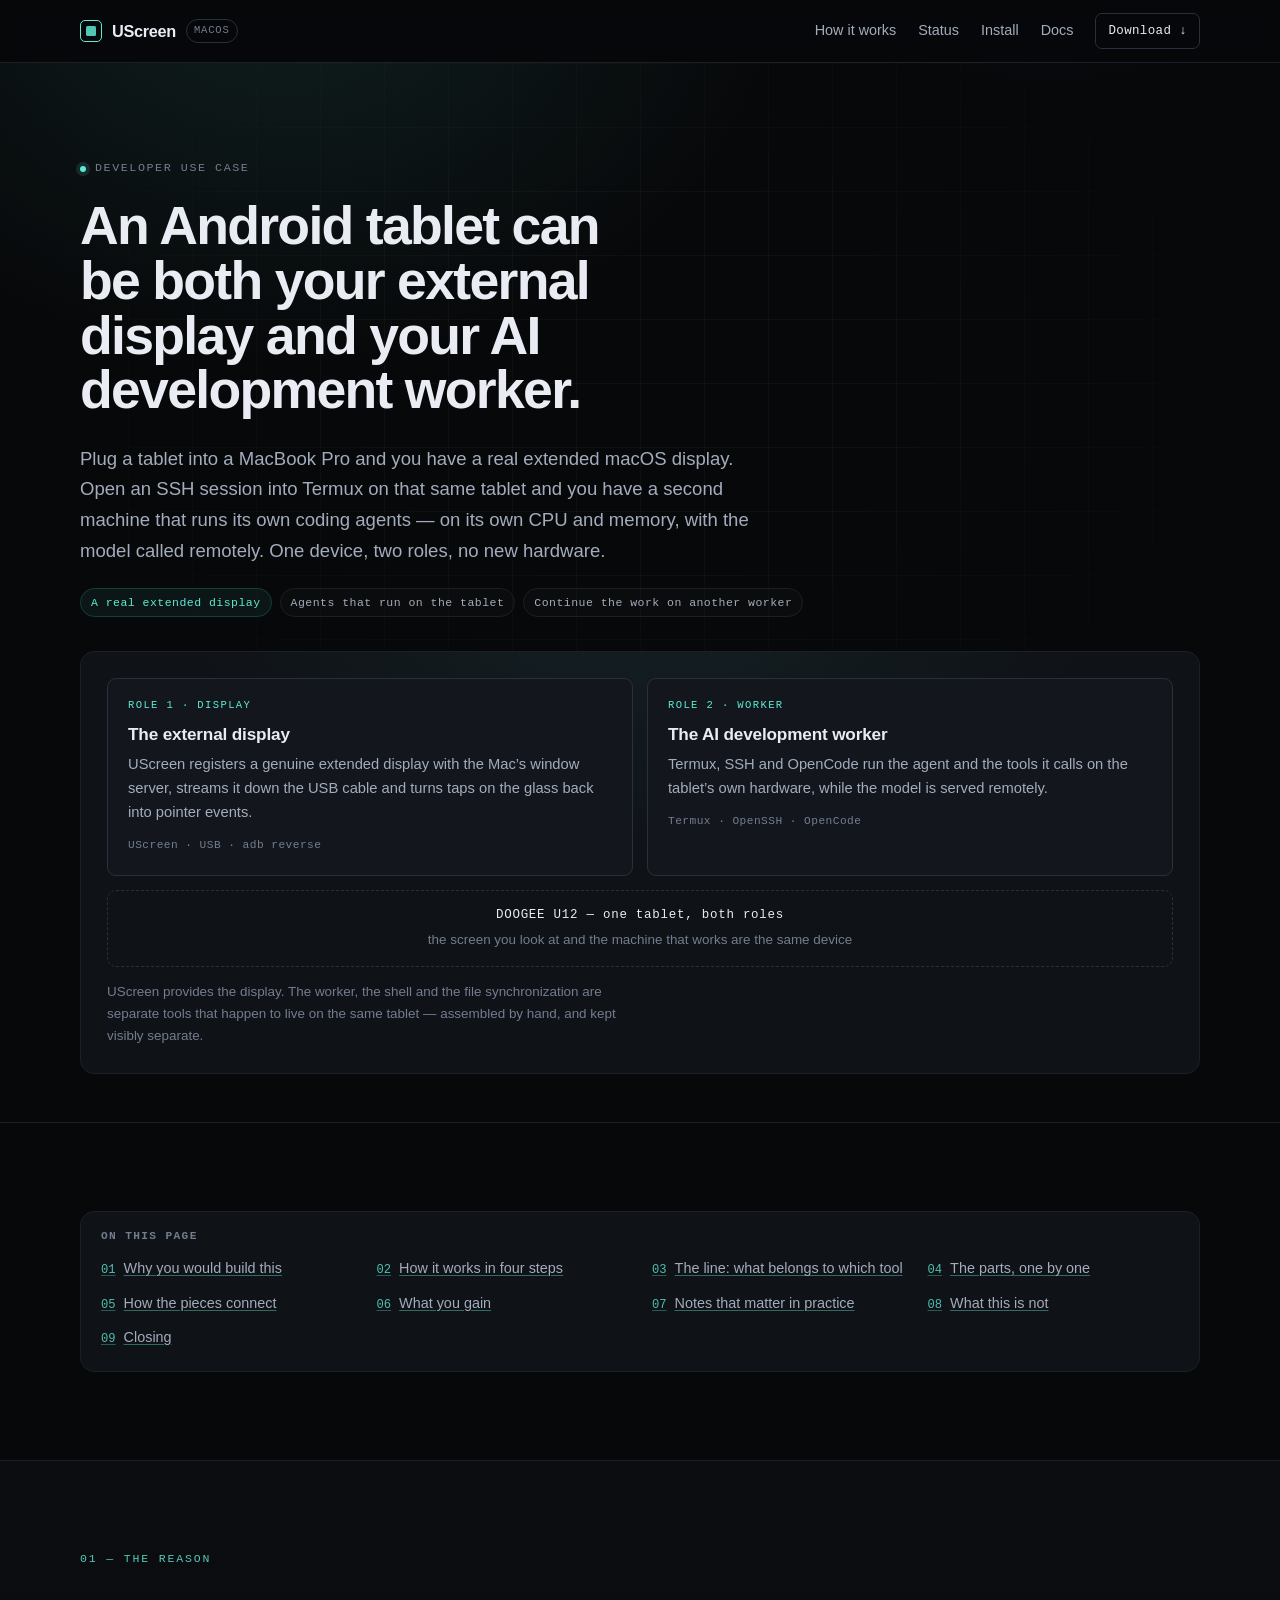
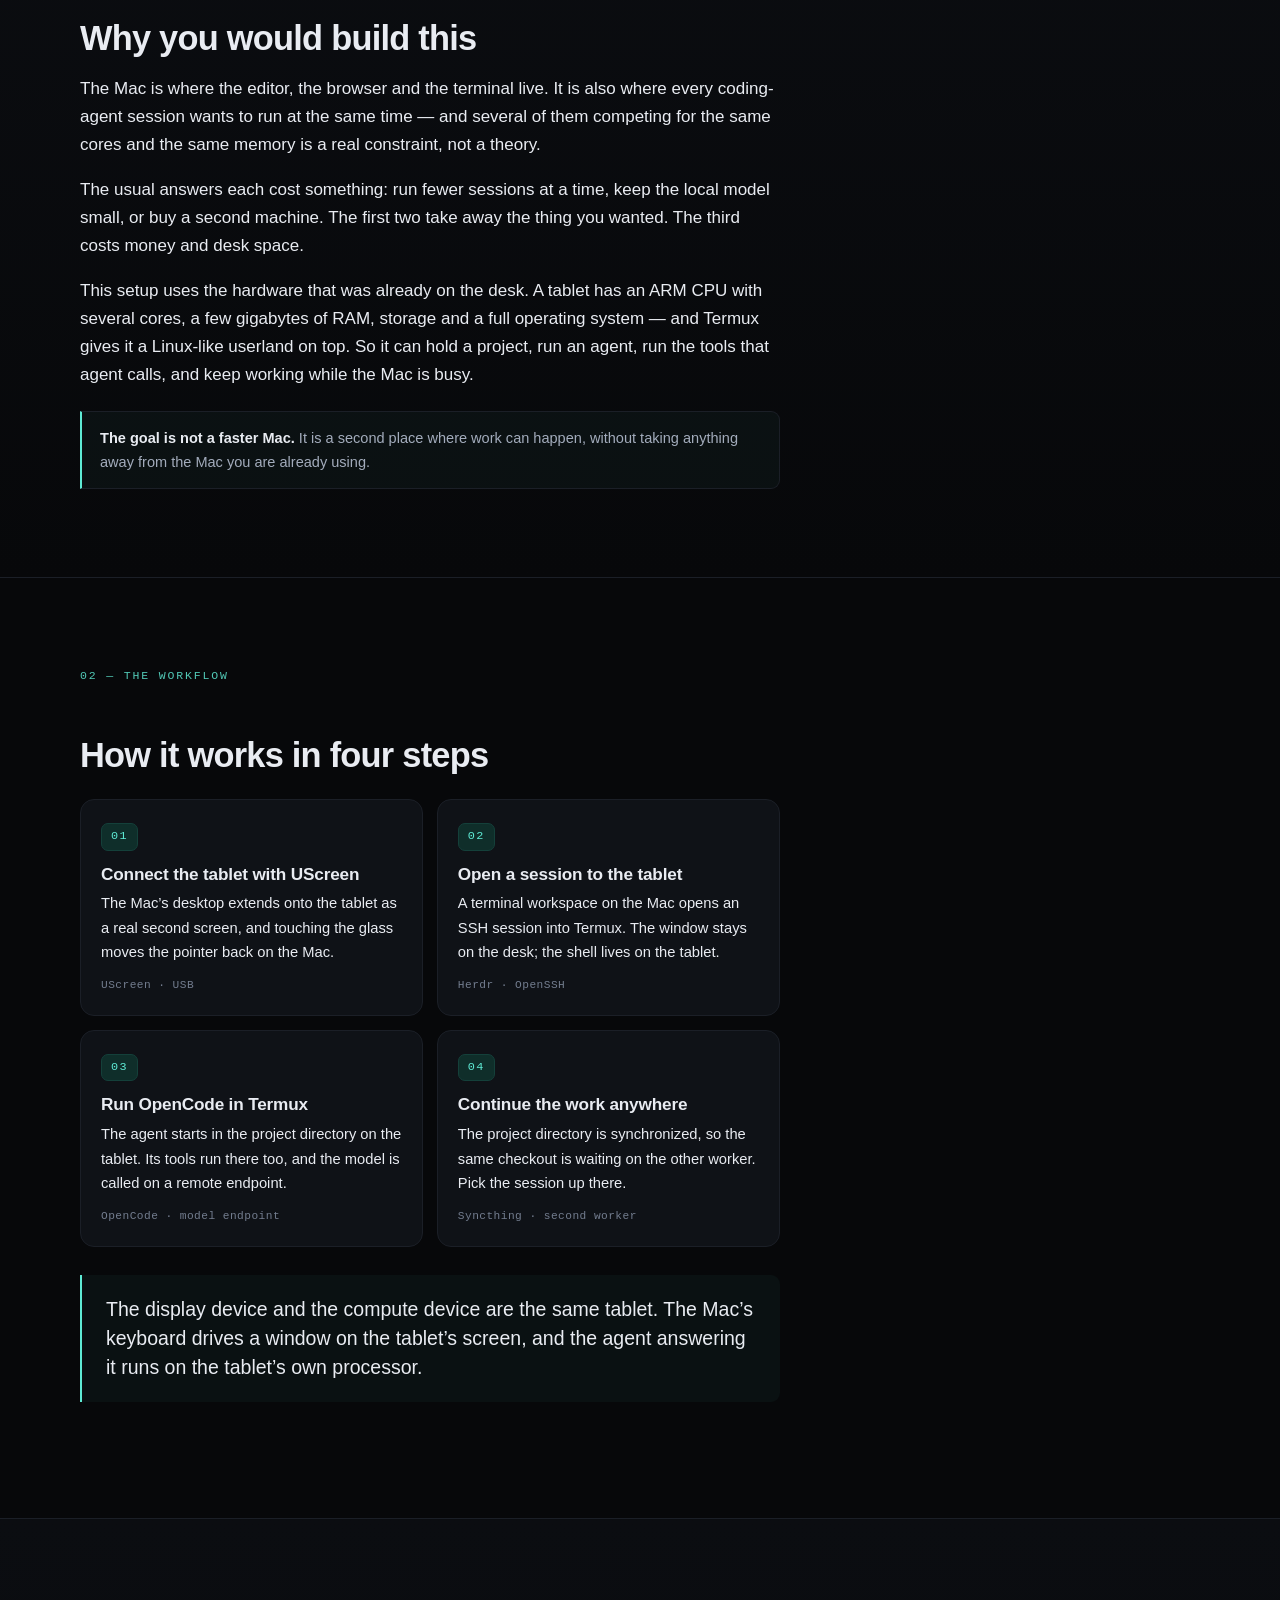
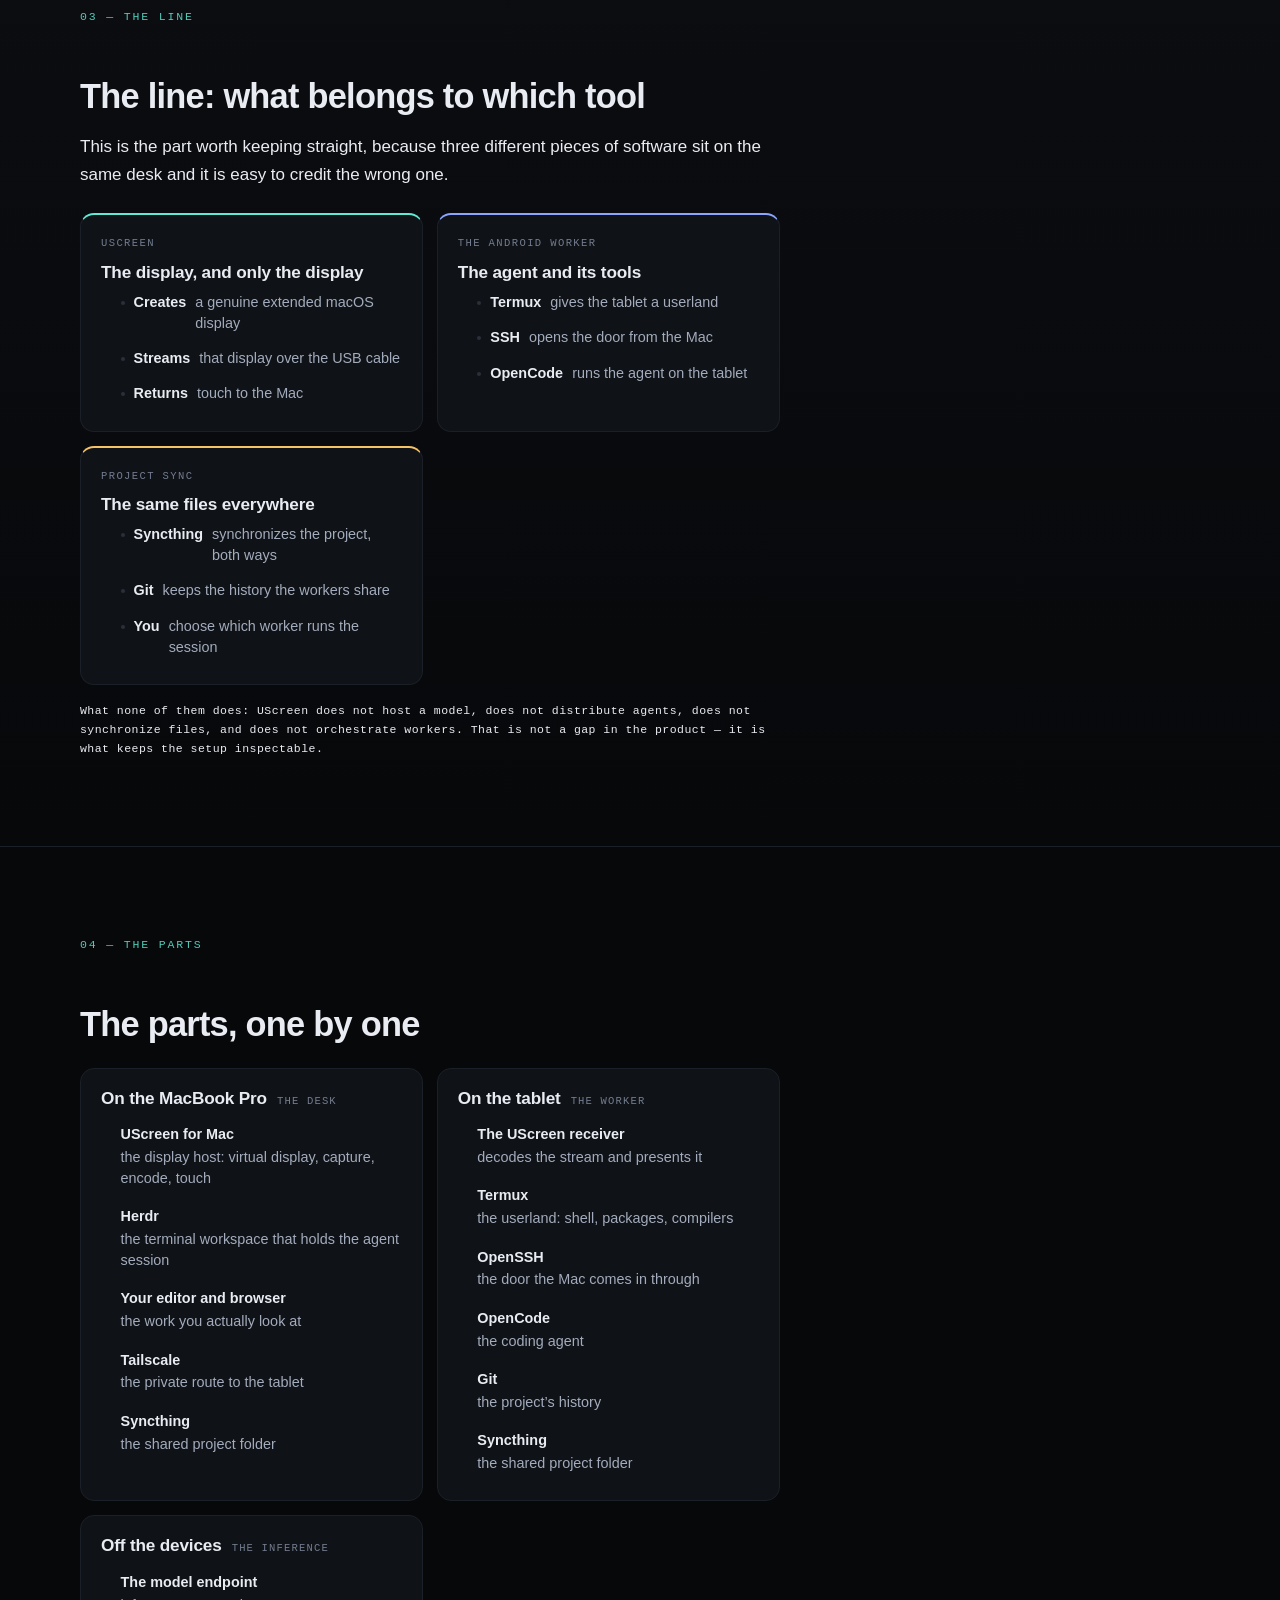
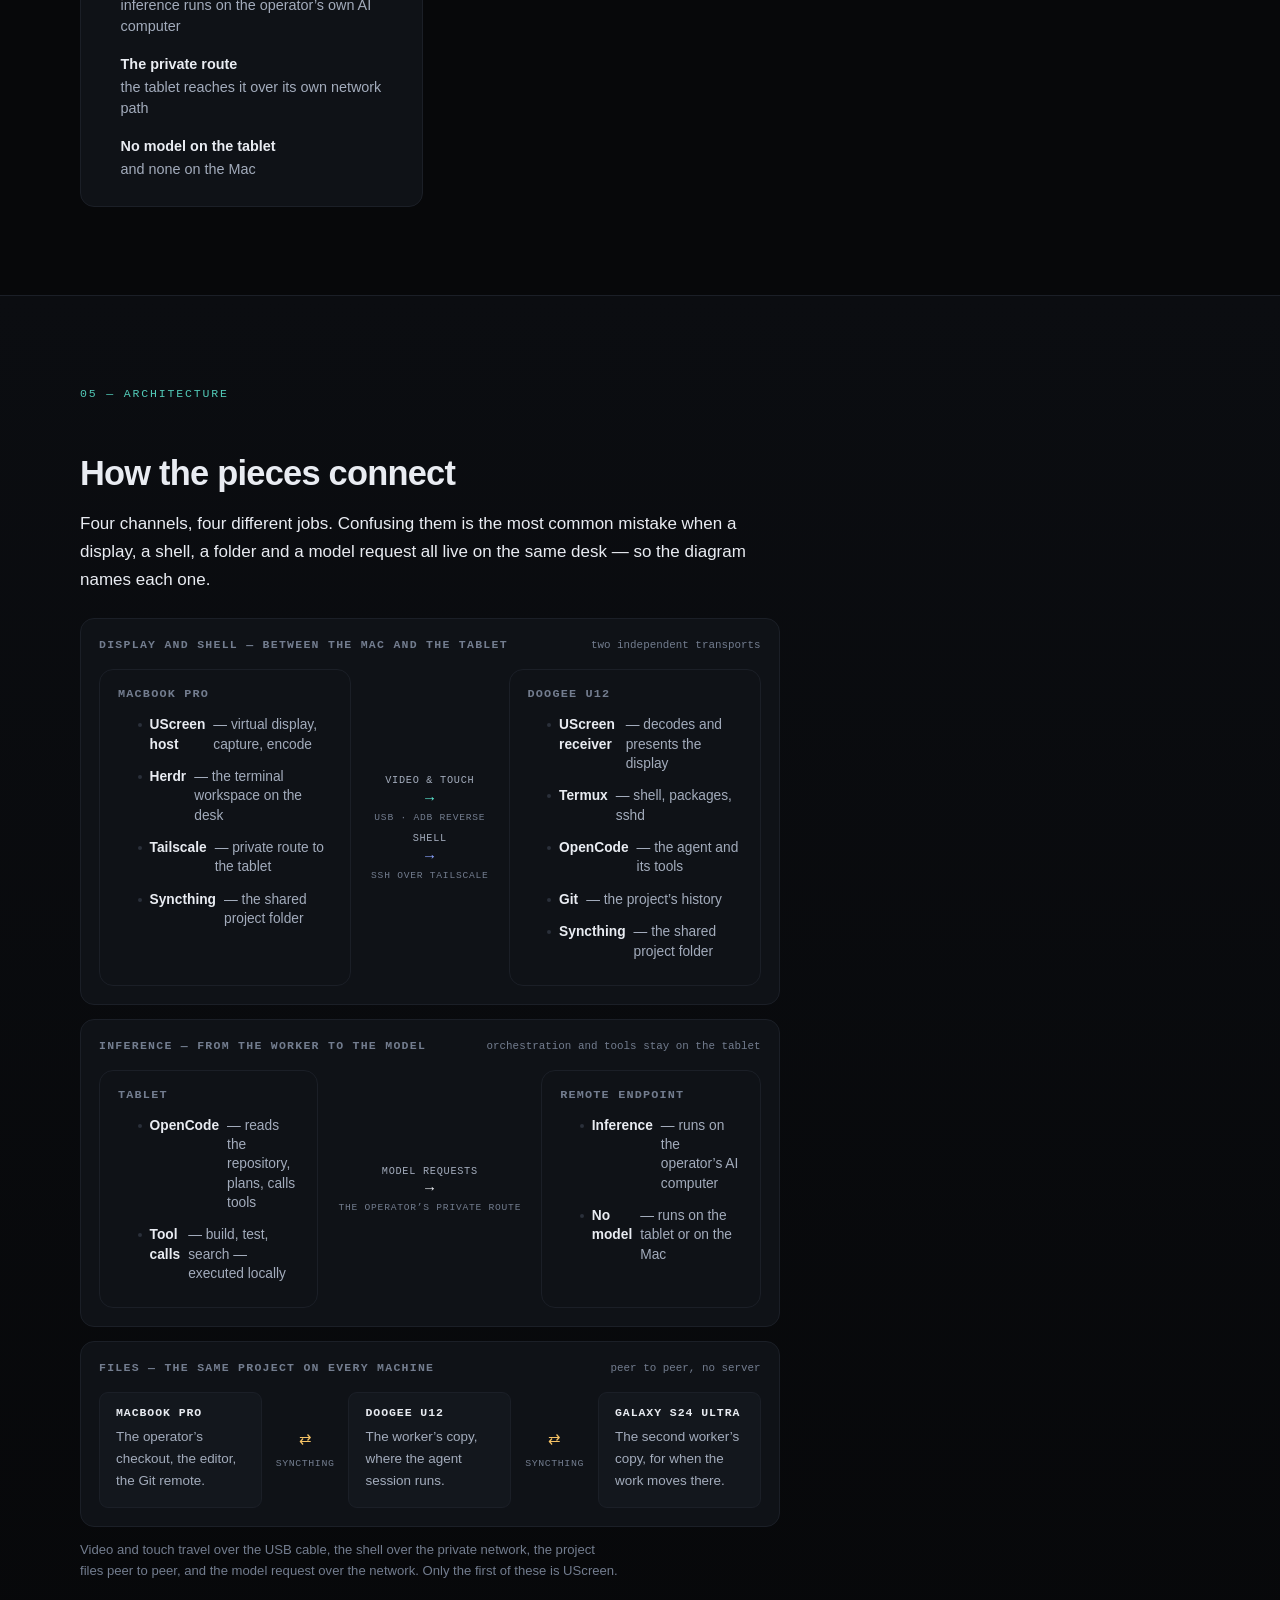
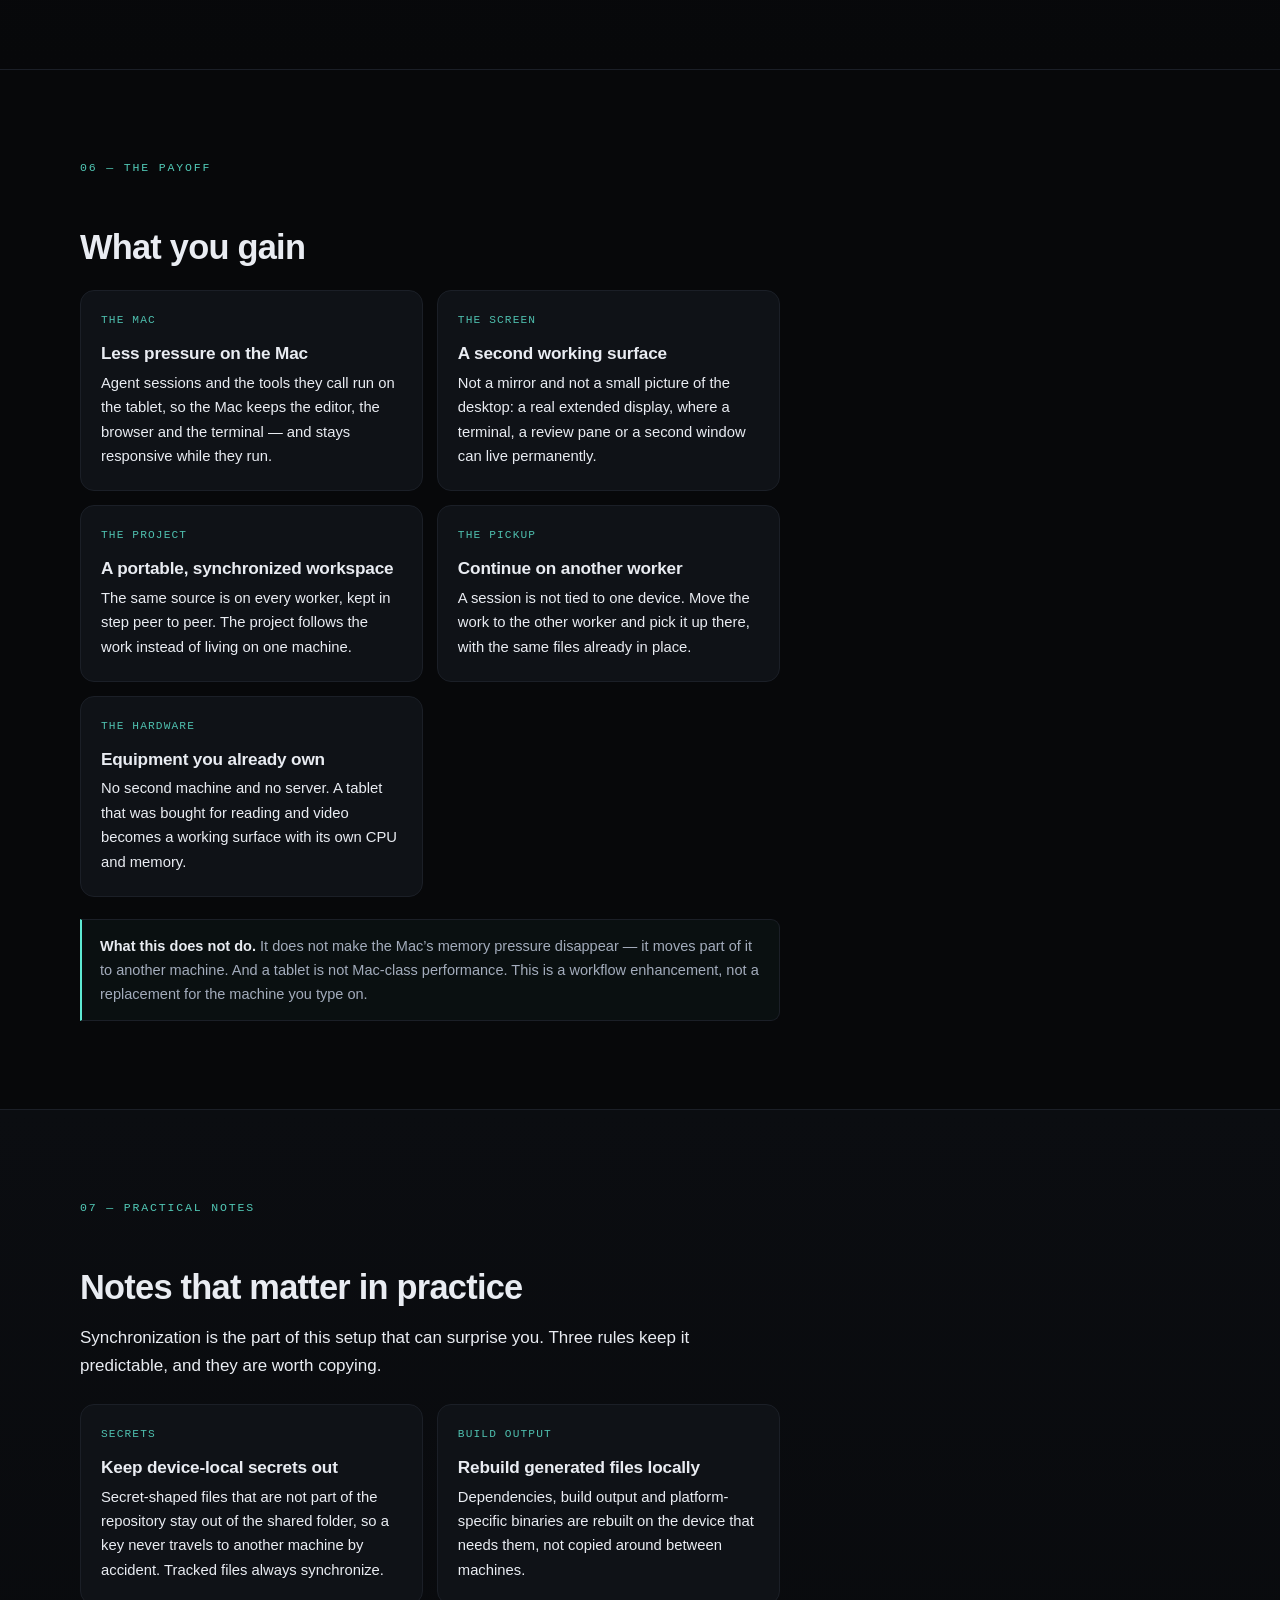
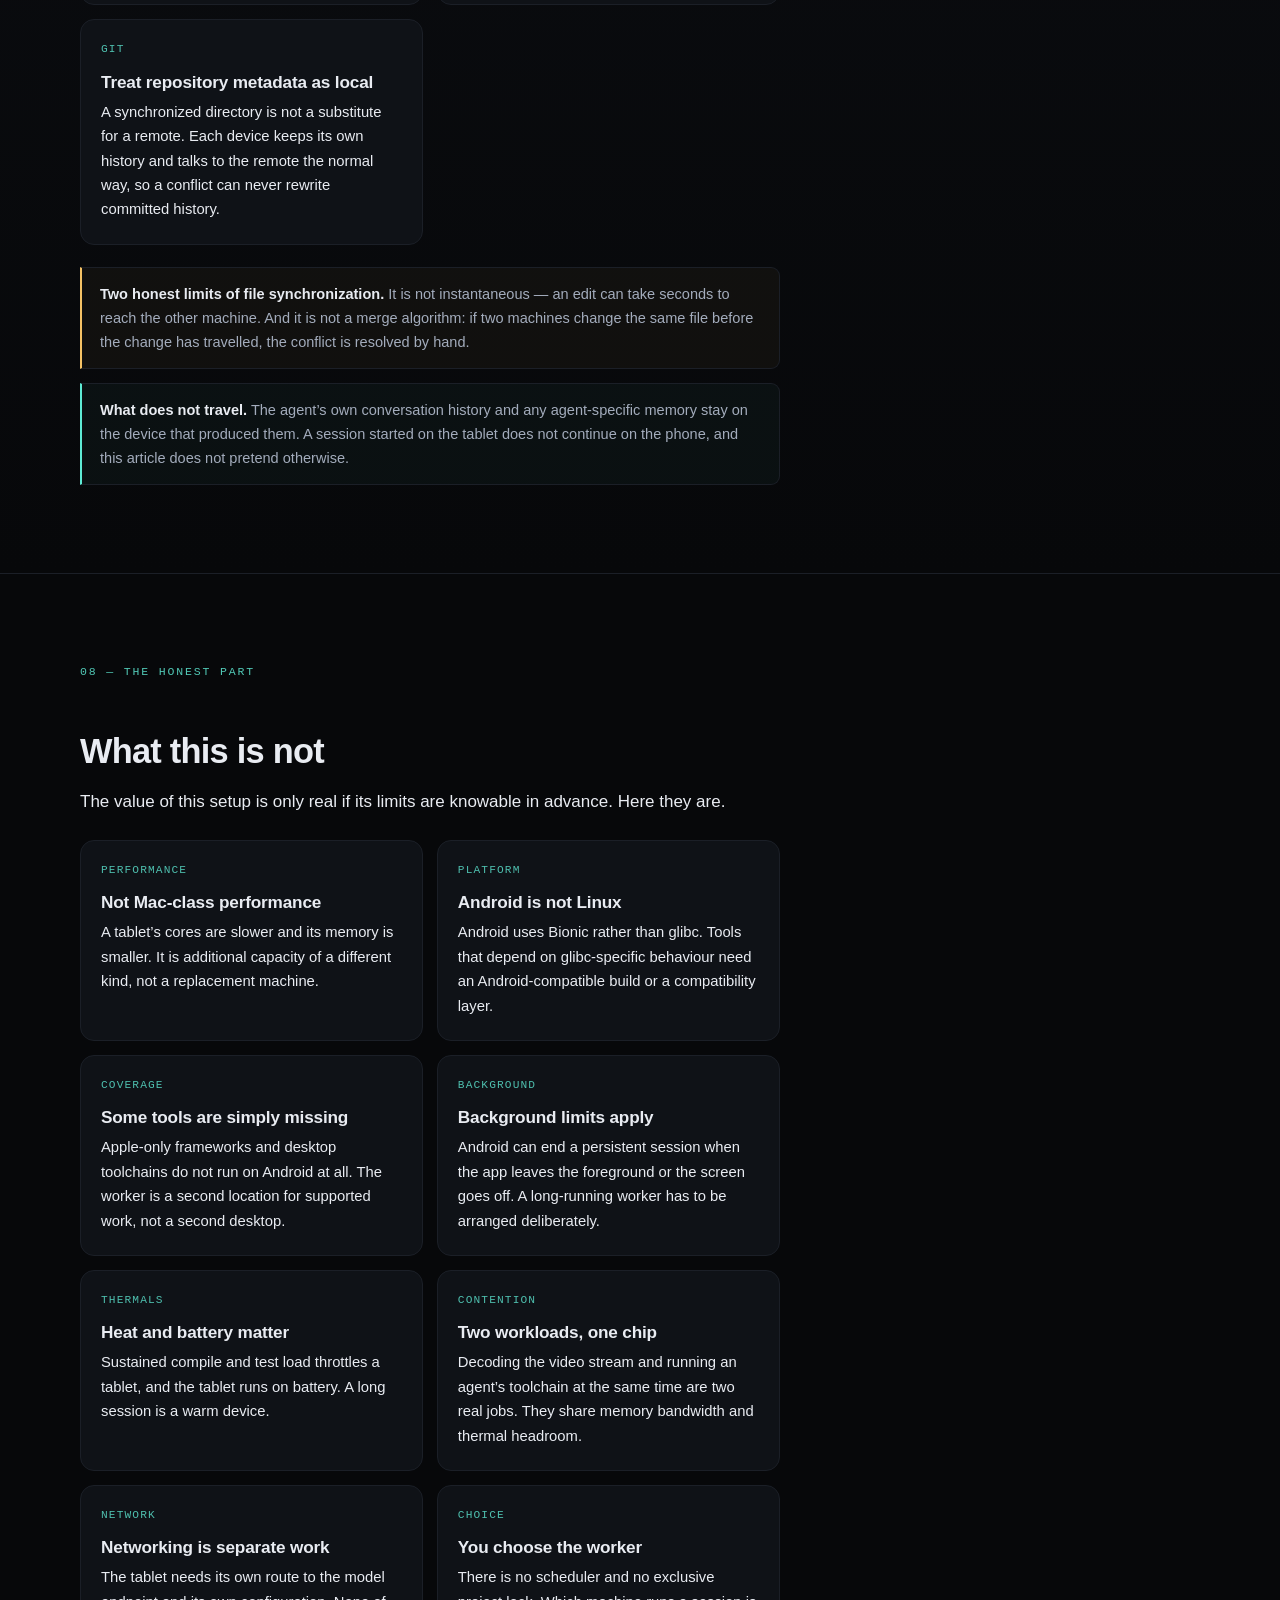
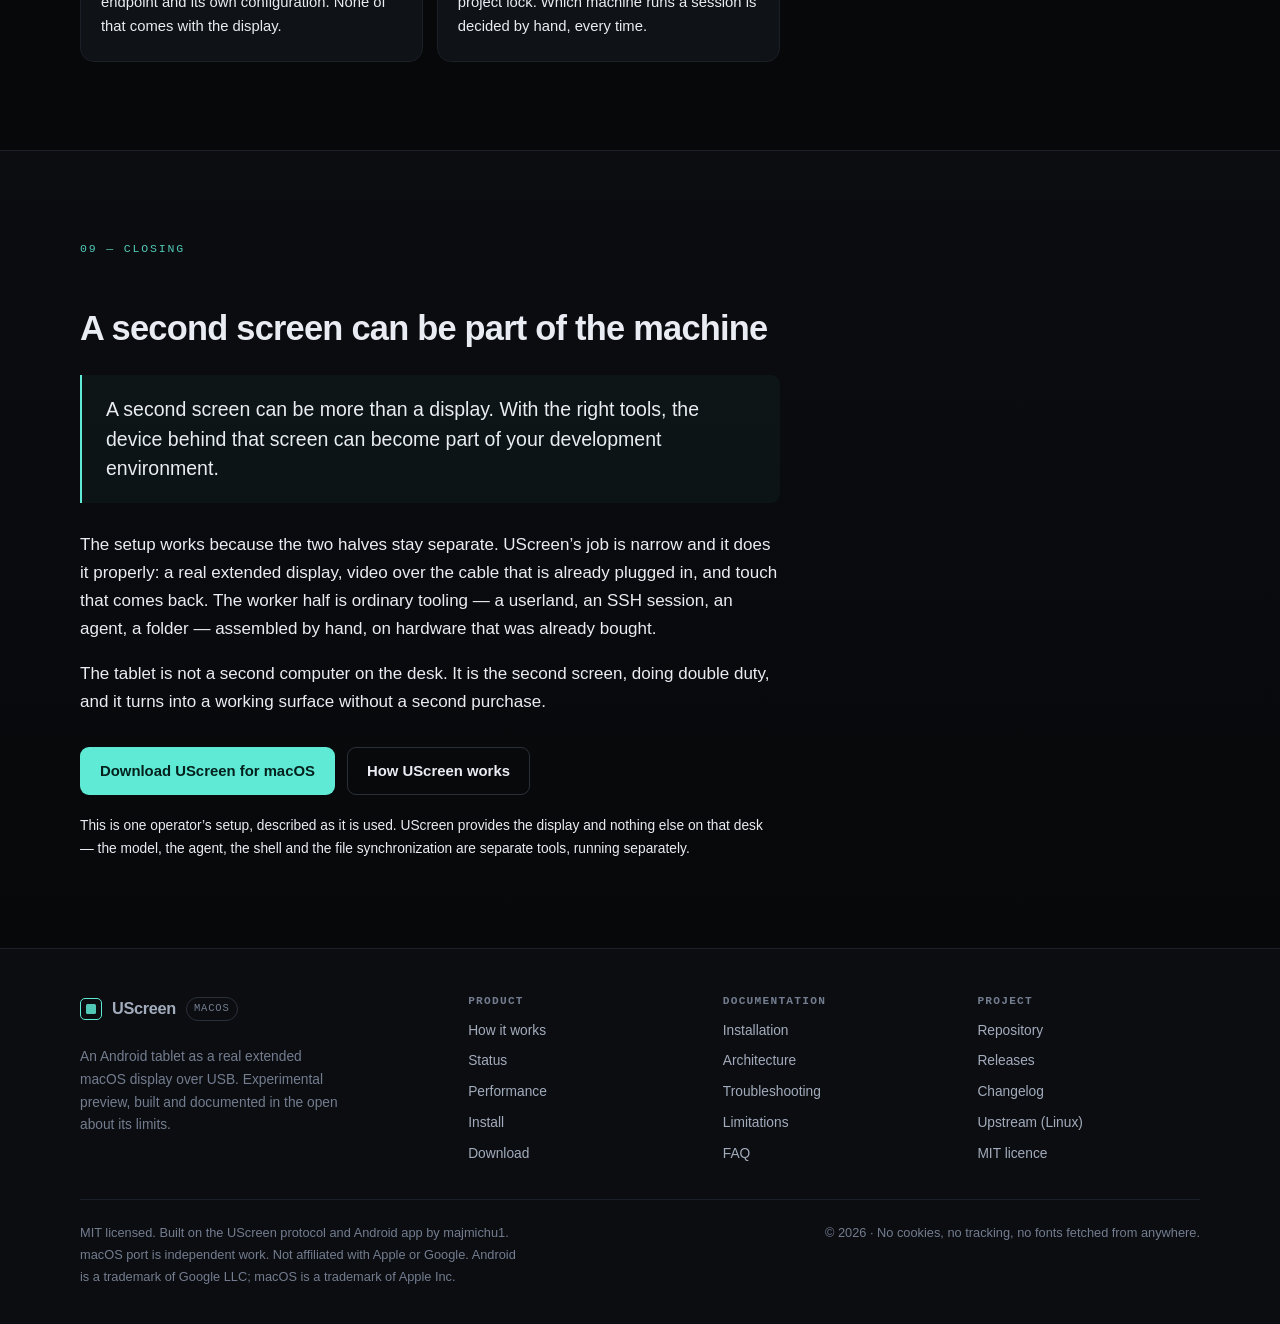
==== commit 9c8fc311: "Rewrite the developer use case as a use-case story The article explained the setup well and sold it " ====
--- a/site/use-cases/android-tablet-ai-development-worker/index.html
+++ b/site/use-cases/android-tablet-ai-development-worker/index.html
@@ -3,21 +3,21 @@
 <head>
 <meta charset="utf-8">
 <meta name="viewport" content="width=device-width, initial-scale=1">
-<title>Beyond a Second Screen: Building an AI Development Worker with an Android Tablet — UScreen for macOS</title>
-<meta name="description" content="How one setup uses a DOOGEE U12 as an extended Mac display with UScreen and, at the same time, as an independent AI development worker running Termux, SSH and OpenCode on its own hardware.">
+<title>An Android tablet as an external display and an AI development worker — UScreen for macOS</title>
+<meta name="description" content="One Android tablet, two roles: a real extended display for the Mac through UScreen, and an independent AI development worker running Termux, SSH and OpenCode on its own hardware.">
 <meta name="theme-color" content="#07080a">
 <meta name="color-scheme" content="dark">
 <link rel="canonical" href="https://benriez.github.io/uscreen/use-cases/android-tablet-ai-development-worker/">
 <meta property="og:type" content="article">
 <meta property="og:site_name" content="UScreen for macOS">
-<meta property="og:title" content="Beyond a Second Screen: Building an AI Development Worker with an Android Tablet">
-<meta property="og:description" content="An Android tablet can be an extended Mac display and an independent AI development worker at the same time. UScreen provides the display; Termux, SSH and OpenCode provide the work.">
+<meta property="og:title" content="An Android tablet as an external display and an AI development worker">
+<meta property="og:description" content="One tablet, two roles at once: a real extended macOS display through UScreen, and an independent AI development worker running Termux, SSH and OpenCode on its own hardware.">
 <meta property="og:url" content="https://benriez.github.io/uscreen/use-cases/android-tablet-ai-development-worker/">
 <meta property="article:section" content="Developer use case">
 <meta name="twitter:card" content="summary_large_image">
 <link rel="icon" href="data:image/svg+xml,%3Csvg xmlns='http://www.w3.org/2000/svg' viewBox='0 0 32 32'%3E%3Crect width='32' height='32' rx='7' fill='%2307080a'/%3E%3Crect x='6.5' y='6.5' width='19' height='19' rx='4' fill='none' stroke='%235eead4' stroke-width='2'/%3E%3Crect x='12' y='12' width='8' height='8' rx='1.5' fill='%235eead4'/%3E%3C/svg%3E">
 <link rel="stylesheet" href="../../assets/styles.css?v=20261025-6">
-<link rel="stylesheet" href="../../assets/article.css?v=20261031-1">
+<link rel="stylesheet" href="../../assets/article.css?v=20261031-2">
 </head>
 <body>
 <a class="skip" href="#main">Skip to content</a>
@@ -54,218 +54,262 @@
   <section class="hero article-hero">
     <div class="wrap">
       <p class="kicker"><span class="dot" aria-hidden="true"></span> Developer use case</p>
-      <h1>Beyond a Second Screen: Building an AI Development Worker with an Android Tablet</h1>
+      <h1>An Android tablet can be both your external display and your AI development worker.</h1>
       <p class="lede">
-        A DOOGEE U12 plugged into a MacBook Pro as an extended display can also be a
-        workstation that runs its own coding agents. UScreen gives the tablet the
-        screen. Everything else — Termux, SSH, OpenCode, Syncthing — is ordinary,
-        open tooling that the operator assembles by hand. The separation between
-        those two halves is the whole point of this article.
+        Plug a tablet into a MacBook Pro and you have a real extended macOS display.
+        Open an SSH session into Termux on that same tablet and you have a second
+        machine that runs its own coding agents — on its own CPU and memory, with
+        the model called remotely. One device, two roles, no new hardware.
       </p>
       <ul class="chips">
-        <li class="chip">Published 2026-10-31</li>
-        <li class="chip">The operator’s own setup, in daily use</li>
-        <li class="chip is-accent">UScreen = the display, nothing else</li>
-        <li class="chip">MacBook Pro · DOOGEE U12 · Galaxy S24 Ultra</li>
+        <li class="chip is-accent">A real extended display</li>
+        <li class="chip">Agents that run on the tablet</li>
+        <li class="chip">Continue the work on another worker</li>
       </ul>
+
+      <div class="role-map" role="img" aria-label="One Android tablet in two roles at the same time: as an external display for the MacBook Pro, driven by UScreen over the USB cable, and as an AI development worker running Termux, SSH and OpenCode, calling a remote model endpoint.">
+        <div class="role-cols">
+          <div class="role-card">
+            <span class="role-tag">Role 1 · Display</span>
+            <h3>The external display</h3>
+            <p>UScreen registers a genuine extended display with the Mac’s window
+               server, streams it down the USB cable and turns taps on the glass
+               back into pointer events.</p>
+            <p class="role-tools">UScreen · USB · adb reverse</p>
+          </div>
+          <div class="role-card">
+            <span class="role-tag">Role 2 · Worker</span>
+            <h3>The AI development worker</h3>
+            <p>Termux, SSH and OpenCode run the agent and the tools it calls on the
+               tablet’s own hardware, while the model is served remotely.</p>
+            <p class="role-tools">Termux · OpenSSH · OpenCode</p>
+          </div>
+        </div>
+        <div class="role-device">
+          <span class="role-device-name">DOOGEE U12 — one tablet, both roles</span>
+          <span class="role-device-sub">the screen you look at and the machine that works are the same device</span>
+        </div>
+        <p class="role-caption">
+          UScreen provides the display. The worker, the shell and the file
+          synchronization are separate tools that happen to live on the same
+          tablet — assembled by hand, and kept visibly separate.
+        </p>
+      </div>
     </div>
   </section>
 
   <section class="section">
     <div class="wrap">
-      <div class="note">
-        <strong>What UScreen does, and what it does not.</strong>
-        UScreen creates a genuine extended macOS display on the Android tablet,
-        streams that display over the USB cable and returns touch to the Mac.
-        It does <b>not</b> run AI models, does <b>not</b> distribute agents to other
-        machines, does <b>not</b> synchronize project files, and it has no built-in
-        AI worker feature. Everything in this article beyond the display is
-        third-party tooling running on the tablet.
-      </div>
-
-      <nav class="toc" aria-label="On this page" style="margin-top:22px">
+      <nav class="toc" aria-label="On this page">
         <h2>On this page</h2>
         <ol>
-          <li><a href="#problem">The problem</a></li>
-          <li><a href="#opportunity">The unexpected opportunity</a></li>
-          <li><a href="#setup">The real setup</a></li>
-          <li><a href="#architecture">Architecture</a></li>
-          <li><a href="#using-it">How it feels to use</a></li>
-          <li><a href="#synchronization">Project synchronization</a></li>
-          <li><a href="#benefits">Benefits</a></li>
-          <li><a href="#limits">Limitations</a></li>
-          <li><a href="#getting-started">Getting started</a></li>
+          <li><a href="#why">Why you would build this</a></li>
+          <li><a href="#how">How it works in four steps</a></li>
+          <li><a href="#split">The line: what belongs to which tool</a></li>
+          <li><a href="#parts">The parts, one by one</a></li>
+          <li><a href="#architecture">How the pieces connect</a></li>
+          <li><a href="#benefits">What you gain</a></li>
+          <li><a href="#notes">Notes that matter in practice</a></li>
+          <li><a href="#limits">What this is not</a></li>
           <li><a href="#closing">Closing</a></li>
         </ol>
       </nav>
     </div>
   </section>
 
-  <section class="section section-soft" id="problem" aria-labelledby="problem-h">
-    <div class="wrap">
-      <div class="prose">
-        <span class="section-index">01 — The problem</span>
-        <h2 id="problem-h">Every agent session wants the same machine</h2>
-        <p>
-          Run several coding agents at once on one Mac and they all want the same two
-          resources: CPU time and memory. The agent runtime, the language server, the
-          build tools, the test runner and the model client all live inside the same
-          machine as the editor, the browser and everything else you have open.
-        </p>
-        <p>
-          That is not a defect in any one tool — it is what happens when several
-          genuinely parallel workloads share one set of cores and one pool of RAM.
-          The usual answers are to run fewer sessions at a time, to keep the local
-          model small, or to buy a second machine. The first two cost you the thing
-          you wanted in the first place. The third costs money you may not have.
-        </p>
-        <p>
-          The move that worked here was different: <b>keep the interface on the Mac
-          and move the execution to hardware that already exists.</b> Not a new
-          machine — a tablet. It is smaller and slower, but it is idle, it is already
-          on the desk, and it has a screen of its own.
-        </p>
-      </div>
-    </div>
-  </section>
-
-  <section class="section" id="opportunity" aria-labelledby="opportunity-h">
-    <div class="wrap">
-      <div class="prose">
-        <span class="section-index">02 — The unexpected opportunity</span>
-        <h2 id="opportunity-h">A tablet is a computer, not a panel</h2>
-        <p>
-          When people say “second screen”, they picture a passive rectangle. A modern
-          Android tablet is not that: it has an ARM CPU with several cores, a few
-          gigabytes of RAM, internal storage and a complete operating system with its
-          own package management and permission model.
-        </p>
-        <p>
-          Termux gives that hardware a Linux-like userland on top of Android — a
-          shell, a package manager, an SSH server, <code>git</code>, language
-          runtimes and compilers. In that userland the tablet can hold a checkout of
-          a project, run a coding agent, run the tools that agent calls, and keep
-          working while the Mac is busy or asleep.
-        </p>
-        <p class="lede-line">
-          The catch, stated early: Android is not Linux. It uses Bionic rather than
-          glibc, it has no systemd, and it puts its own limits on background work.
-          Those limits are real and are listed further down — but they are limits of
-          the platform, not of the idea.
-        </p>
-      </div>
-    </div>
-  </section>
-
-  <section class="section section-soft" id="setup" aria-labelledby="setup-h">
-    <div class="wrap">
-      <div class="prose">
-        <span class="section-index">03 — The real setup</span>
-        <h2 id="setup-h">The real setup, component by component</h2>
-        <p>
-          Two machines are doing the work here, and a third is kept in reserve. One
-          component in this table is UScreen. The rest are third-party tools, and
-          keeping that line sharp is what makes the setup understandable.
-        </p>
-
-        <div class="table-wrap">
-          <table>
-            <caption class="sr-only">The components of the setup and the job each one performs</caption>
-            <thead>
-              <tr>
-                <th scope="col">Component</th>
-                <th scope="col">The job it does</th>
-                <th scope="col">Whose</th>
-              </tr>
-            </thead>
-            <tbody>
-              <tr>
-                <td>MacBook Pro</td>
-                <td class="dim">The desktop, the keyboard, the editor and the browser. It is where the operator reads and types, and it stays responsive because it is no longer the machine doing the agent’s work.</td>
-                <td>Apple’s hardware</td>
-              </tr>
-              <tr>
-                <td><b>UScreen for Mac</b></td>
-                <td class="dim">Creates the extended display, captures it, encodes it, sends it down the USB cable and returns touch to the Mac. That is the entire scope of UScreen in this setup.</td>
-                <td><b>UScreen</b></td>
-              </tr>
-              <tr>
-                <td>DOOGEE U12</td>
-                <td class="dim">Two roles at once: the physical extended display, and the machine that actually runs the agent and its tools.</td>
-                <td>The operator’s hardware</td>
-              </tr>
-              <tr>
-                <td>Termux</td>
-                <td class="dim">The userland on the tablet: shell, package manager, development tools, and the place the agent runs.</td>
-                <td>Third party</td>
-              </tr>
-              <tr>
-                <td>OpenSSH (in Termux)</td>
-                <td class="dim">The door between the two machines. The Mac logs into the tablet with a key, so the shell is unattended and the password never travels.</td>
-                <td>Third party</td>
-              </tr>
-              <tr>
-                <td>Tailscale</td>
-                <td class="dim">The private network that makes the tablet reachable from the Mac without exposing a port to any public network. SSH rides on it.</td>
-                <td>Third party</td>
-              </tr>
-              <tr>
-                <td>Herdr</td>
-                <td class="dim">A terminal workspace manager for AI coding agents. On the Mac it opens the session; over SSH it attaches that session to the tablet’s shell, so the agent’s output lands in a Mac window — which is then visible on the extended display.</td>
-                <td>Third party</td>
-              </tr>
-              <tr>
-                <td>OpenCode</td>
-                <td class="dim">The coding agent itself. It runs on the tablet, in the tablet’s project directory, and calls the model endpoint remotely.</td>
-                <td>Third party</td>
-              </tr>
-              <tr>
-                <td>Git</td>
-                <td class="dim">Version control on the tablet’s copy of the project, so the worker produces ordinary commits rather than a private mess.</td>
-                <td>Third party</td>
-              </tr>
-              <tr>
-                <td>Syncthing</td>
-                <td class="dim">Keeps the project directories the same on every machine, in both directions, without a central server.</td>
-                <td>Third party</td>
-              </tr>
-              <tr>
-                <td>Remote model endpoint</td>
-                <td class="dim">Where inference actually happens. The agent on the tablet orchestrates and runs tools; the model is called on the operator’s own AI computer, over the network.</td>
-                <td>The operator’s existing infrastructure</td>
-              </tr>
-              <tr>
-                <td>Galaxy S24 Ultra</td>
-                <td class="dim">A second, independent worker with its own copy of the project. The operator picks which device runs a session; nothing is scheduled automatically.</td>
-                <td>The operator’s hardware</td>
-              </tr>
-            </tbody>
-          </table>
-        </div>
-
-        <div class="note" style="margin-top:18px">
-          <strong>The division of labour in one sentence.</strong>
-          UScreen provides the extended display. Termux, SSH, OpenCode and Syncthing
-          provide the independent remote development workflow. The tablet is where
-          those two halves meet — and they are separate halves, not one product.
-        </div>
-      </div>
-    </div>
-  </section>
-
-  <section class="section" id="architecture" aria-labelledby="architecture-h">
-    <div class="wrap">
-      <div class="prose">
-        <span class="section-index">04 — Architecture</span>
-        <h2 id="architecture-h">Four channels, four different jobs</h2>
-        <p>
-          The diagram below is the whole setup. It is deliberately drawn as four
-          separate channels, because they are four separate things and confusing
-          them is the most common mistake when a display, a shell, a folder and a
-          model request all live on the same desk.
-        </p>
-
-        <figure class="arch" style="margin-top:22px">
+  <section class="section section-soft" id="why" aria-labelledby="why-h">
+    <div class="wrap">
+      <div class="prose">
+        <span class="section-index">01 — The reason</span>
+        <h2 id="why-h">Why you would build this</h2>
+        <p>
+          The Mac is where the editor, the browser and the terminal live. It is also
+          where every coding-agent session wants to run at the same time — and
+          several of them competing for the same cores and the same memory is a
+          real constraint, not a theory.
+        </p>
+        <p>
+          The usual answers each cost something: run fewer sessions at a time,
+          keep the local model small, or buy a second machine. The first two take
+          away the thing you wanted. The third costs money and desk space.
+        </p>
+        <p>
+          This setup uses the hardware that was already on the desk. A tablet has
+          an ARM CPU with several cores, a few gigabytes of RAM, storage and a
+          full operating system — and Termux gives it a Linux-like userland on
+          top. So it can hold a project, run an agent, run the tools that agent
+          calls, and keep working while the Mac is busy.
+        </p>
+
+        <div class="note" style="margin-top:22px">
+          <strong>The goal is not a faster Mac.</strong>
+          It is a second place where work can happen, without taking anything away
+          from the Mac you are already using.
+        </div>
+      </div>
+    </div>
+  </section>
+
+  <section class="section" id="how" aria-labelledby="how-h">
+    <div class="wrap">
+      <div class="prose">
+        <span class="section-index">02 — The workflow</span>
+        <h2 id="how-h">How it works in four steps</h2>
+
+        <div class="how-grid">
+          <article class="how-card">
+            <span class="how-num">01</span>
+            <h3>Connect the tablet with UScreen</h3>
+            <p>The Mac’s desktop extends onto the tablet as a real second screen,
+               and touching the glass moves the pointer back on the Mac.</p>
+            <p class="how-label">UScreen · USB</p>
+          </article>
+          <article class="how-card">
+            <span class="how-num">02</span>
+            <h3>Open a session to the tablet</h3>
+            <p>A terminal workspace on the Mac opens an SSH session into Termux.
+               The window stays on the desk; the shell lives on the tablet.</p>
+            <p class="how-label">Herdr · OpenSSH</p>
+          </article>
+          <article class="how-card">
+            <span class="how-num">03</span>
+            <h3>Run OpenCode in Termux</h3>
+            <p>The agent starts in the project directory on the tablet. Its tools
+               run there too, and the model is called on a remote endpoint.</p>
+            <p class="how-label">OpenCode · model endpoint</p>
+          </article>
+          <article class="how-card">
+            <span class="how-num">04</span>
+            <h3>Continue the work anywhere</h3>
+            <p>The project directory is synchronized, so the same checkout is
+               waiting on the other worker. Pick the session up there.</p>
+            <p class="how-label">Syncthing · second worker</p>
+          </article>
+        </div>
+
+        <div class="pull">
+          <p>
+            The display device and the compute device are the same tablet. The
+            Mac’s keyboard drives a window on the tablet’s screen, and the agent
+            answering it runs on the tablet’s own processor.
+          </p>
+        </div>
+      </div>
+    </div>
+  </section>
+
+  <section class="section section-soft" id="split" aria-labelledby="split-h">
+    <div class="wrap">
+      <div class="prose">
+        <span class="section-index">03 — The line</span>
+        <h2 id="split-h">The line: what belongs to which tool</h2>
+        <p>
+          This is the part worth keeping straight, because three different pieces
+          of software sit on the same desk and it is easy to credit the wrong one.
+        </p>
+
+        <div class="split-grid">
+          <article class="split-card">
+            <span class="split-owner">UScreen</span>
+            <h3>The display, and only the display</h3>
+            <ul class="split-list">
+              <li><b>Creates</b> a genuine extended macOS display</li>
+              <li><b>Streams</b> that display over the USB cable</li>
+              <li><b>Returns</b> touch to the Mac</li>
+            </ul>
+          </article>
+          <article class="split-card is-worker">
+            <span class="split-owner">The Android worker</span>
+            <h3>The agent and its tools</h3>
+            <ul class="split-list">
+              <li><b>Termux</b> gives the tablet a userland</li>
+              <li><b>SSH</b> opens the door from the Mac</li>
+              <li><b>OpenCode</b> runs the agent on the tablet</li>
+            </ul>
+          </article>
+          <article class="split-card is-sync">
+            <span class="split-owner">Project sync</span>
+            <h3>The same files everywhere</h3>
+            <ul class="split-list">
+              <li><b>Syncthing</b> synchronizes the project, both ways</li>
+              <li><b>Git</b> keeps the history the workers share</li>
+              <li><b>You</b> choose which worker runs the session</li>
+            </ul>
+          </article>
+        </div>
+
+        <p class="split-not">
+          What none of them does: UScreen does not host a model, does not
+          distribute agents, does not synchronize files, and does not orchestrate
+          workers. That is not a gap in the product — it is what keeps the setup
+          inspectable.
+        </p>
+      </div>
+    </div>
+  </section>
+
+  <section class="section" id="parts" aria-labelledby="parts-h">
+    <div class="wrap">
+      <div class="prose">
+        <span class="section-index">04 — The parts</span>
+        <h2 id="parts-h">The parts, one by one</h2>
+
+        <div class="parts-grid">
+          <article class="part-card">
+            <div class="part-head">
+              <h3>On the MacBook Pro</h3>
+              <span class="part-where">the desk</span>
+            </div>
+            <ul class="part-list">
+              <li><b>UScreen for Mac</b>the display host: virtual display, capture, encode, touch</li>
+              <li><b>Herdr</b>the terminal workspace that holds the agent session</li>
+              <li><b>Your editor and browser</b>the work you actually look at</li>
+              <li><b>Tailscale</b>the private route to the tablet</li>
+              <li><b>Syncthing</b>the shared project folder</li>
+            </ul>
+          </article>
+          <article class="part-card">
+            <div class="part-head">
+              <h3>On the tablet</h3>
+              <span class="part-where">the worker</span>
+            </div>
+            <ul class="part-list">
+              <li><b>The UScreen receiver</b>decodes the stream and presents it</li>
+              <li><b>Termux</b>the userland: shell, packages, compilers</li>
+              <li><b>OpenSSH</b>the door the Mac comes in through</li>
+              <li><b>OpenCode</b>the coding agent</li>
+              <li><b>Git</b>the project’s history</li>
+              <li><b>Syncthing</b>the shared project folder</li>
+            </ul>
+          </article>
+          <article class="part-card">
+            <div class="part-head">
+              <h3>Off the devices</h3>
+              <span class="part-where">the inference</span>
+            </div>
+            <ul class="part-list">
+              <li><b>The model endpoint</b>inference runs on the operator’s own AI computer</li>
+              <li><b>The private route</b>the tablet reaches it over its own network path</li>
+              <li><b>No model on the tablet</b>and none on the Mac</li>
+            </ul>
+          </article>
+        </div>
+      </div>
+    </div>
+  </section>
+
+  <section class="section section-soft" id="architecture" aria-labelledby="architecture-h">
+    <div class="wrap">
+      <div class="prose">
+        <span class="section-index">05 — Architecture</span>
+        <h2 id="architecture-h">How the pieces connect</h2>
+        <p>
+          Four channels, four different jobs. Confusing them is the most common
+          mistake when a display, a shell, a folder and a model request all live
+          on the same desk — so the diagram names each one.
+        </p>
+
+        <figure class="arch" style="margin-top:24px">
           <div class="arch-block">
             <div class="arch-head">
               <h3>Display and shell — between the Mac and the tablet</h3>
@@ -366,197 +410,114 @@
           </div>
 
           <figcaption>
-            Four channels with different jobs: UScreen carries the picture and the
-            touch over the USB cable, SSH carries the shell over the private
-            network, Syncthing carries the project files peer to peer, and the
-            model endpoint carries the inference. Only the first of them is UScreen.
+            Video and touch travel over the USB cable, the shell over the private
+            network, the project files peer to peer, and the model request over
+            the network. Only the first of these is UScreen.
           </figcaption>
         </figure>
       </div>
     </div>
   </section>
 
-  <section class="section section-soft" id="using-it" aria-labelledby="using-it-h">
-    <div class="wrap">
-      <div class="prose">
-        <span class="section-index">05 — In practice</span>
-        <h2 id="using-it-h">How it feels to use</h2>
-        <ol class="steps" style="margin-top:22px">
-          <li>
-            <div>
-              <h3>Plug in the tablet and connect</h3>
-              <p>UScreen creates the extended display; the operator authorises the session in the menu bar and the desktop extends onto the tablet.</p>
-            </div>
-          </li>
-          <li>
-            <div>
-              <h3>Open Herdr on the Mac</h3>
-              <p>The terminal workspace manager is the operator’s usual place for agent sessions. It runs on the Mac, next to the keyboard.</p>
-            </div>
-          </li>
-          <li>
-            <div>
-              <h3>Attach to the tablet over SSH</h3>
-              <p>Herdr opens a remote session against the tablet’s Termux shell over the private network. The prompt now lives on the tablet; the keyboard does not.</p>
-            </div>
-          </li>
-          <li>
-            <div>
-              <h3>Start OpenCode in the project directory</h3>
-              <p>The agent starts in the tablet’s copy of the repository, on the tablet’s CPU and memory.</p>
-            </div>
-          </li>
-          <li>
-            <div>
-              <h3>Type prompts on the Mac</h3>
-              <p>The Mac keyboard and the Mac’s own tooling stay in play; the work happens on the other machine.</p>
-            </div>
-          </li>
-          <li>
-            <div>
-              <h3>Watch the output in the window on the tablet</h3>
-              <p>The Herdr window is drawn on the extended display, so the agent’s output is visible on the tablet while the tools it calls run there too.</p>
-            </div>
-          </li>
-          <li>
-            <div>
-              <h3>Move the work if you want to</h3>
-              <p>The session is not tied to one machine. The operator can pick up the same project on the Galaxy S24 Ultra and continue there.</p>
-            </div>
-          </li>
-        </ol>
-
-        <div class="pull">
-          <p>
-            The display device and the compute device can be the same tablet. The
-            Mac keyboard drives a terminal window that lives on the tablet’s screen,
-            and the agent answering it runs on the tablet’s own processor.
-          </p>
-        </div>
-
-        <p>
-          That is the part that is genuinely unusual, and it is worth being precise
-          about it. The tablet is not a remote display of a session that is really
-          running on the Mac. It is a real second screen <em>and</em> a real
-          computer, and the operator is using both roles of it at once.
-        </p>
-      </div>
-    </div>
-  </section>
-
-  <section class="section" id="synchronization" aria-labelledby="sync-h">
-    <div class="wrap">
-      <div class="prose">
-        <span class="section-index">06 — The files</span>
-        <h2 id="sync-h">Project synchronization (optional, and manual)</h2>
-        <p>
-          Syncthing keeps the project directories the same on the Mac, the tablet and
-          the phone. It is a peer-to-peer tool with no central server, and the
-          operator shares one folder per repository with the other machines. Files
-          travel in both directions.
-        </p>
-        <p>
-          Three rules keep that safe in practice, and they are worth copying:
-        </p>
-        <ul>
-          <li>
-            <b>Device-local secrets stay out.</b> The ignore rules exclude
-            secret-shaped files that are not part of the repository, so a key or a
-            token never travels to another machine by accident. Tracked files are
-            always synchronized.
-          </li>
-          <li>
-            <b>Generated dependencies and platform-specific binaries are local.</b>
-            Build output, dependency directories and native artifacts are rebuilt on
-            the device that needs them; they are not copied around.
-          </li>
-          <li>
-            <b>Git metadata is treated as local.</b> A synchronized repository
-            directory is not a substitute for a remote. Each device keeps its own
-            history and talks to the remote the normal way, so a synchronization
-            conflict can never rewrite committed history.
-          </li>
-        </ul>
-
-        <div class="note warn" style="margin-top:18px">
+  <section class="section" id="benefits" aria-labelledby="benefits-h">
+    <div class="wrap">
+      <div class="prose">
+        <span class="section-index">06 — The payoff</span>
+        <h2 id="benefits-h">What you gain</h2>
+
+        <div class="grid grid-2">
+          <article class="card">
+            <span class="ico">THE MAC</span>
+            <h3>Less pressure on the Mac</h3>
+            <p>Agent sessions and the tools they call run on the tablet, so the Mac
+               keeps the editor, the browser and the terminal — and stays
+               responsive while they run.</p>
+          </article>
+          <article class="card">
+            <span class="ico">THE SCREEN</span>
+            <h3>A second working surface</h3>
+            <p>Not a mirror and not a small picture of the desktop: a real extended
+               display, where a terminal, a review pane or a second window can
+               live permanently.</p>
+          </article>
+          <article class="card">
+            <span class="ico">THE PROJECT</span>
+            <h3>A portable, synchronized workspace</h3>
+            <p>The same source is on every worker, kept in step peer to peer. The
+               project follows the work instead of living on one machine.</p>
+          </article>
+          <article class="card">
+            <span class="ico">THE PICKUP</span>
+            <h3>Continue on another worker</h3>
+            <p>A session is not tied to one device. Move the work to the other
+               worker and pick it up there, with the same files already in place.</p>
+          </article>
+          <article class="card">
+            <span class="ico">THE HARDWARE</span>
+            <h3>Equipment you already own</h3>
+            <p>No second machine and no server. A tablet that was bought for
+               reading and video becomes a working surface with its own CPU and
+               memory.</p>
+          </article>
+        </div>
+
+        <div class="note" style="margin-top:22px">
+          <strong>What this does not do.</strong>
+          It does not make the Mac’s memory pressure disappear — it moves part of
+          it to another machine. And a tablet is not Mac-class performance. This is
+          a workflow enhancement, not a replacement for the machine you type on.
+        </div>
+      </div>
+    </div>
+  </section>
+
+  <section class="section section-soft" id="notes" aria-labelledby="notes-h">
+    <div class="wrap">
+      <div class="prose">
+        <span class="section-index">07 — Practical notes</span>
+        <h2 id="notes-h">Notes that matter in practice</h2>
+        <p>
+          Synchronization is the part of this setup that can surprise you. Three
+          rules keep it predictable, and they are worth copying.
+        </p>
+
+        <div class="grid grid-3">
+          <article class="card">
+            <span class="ico">SECRETS</span>
+            <h3>Keep device-local secrets out</h3>
+            <p>Secret-shaped files that are not part of the repository stay out of
+               the shared folder, so a key never travels to another machine by
+               accident. Tracked files always synchronize.</p>
+          </article>
+          <article class="card">
+            <span class="ico">BUILD OUTPUT</span>
+            <h3>Rebuild generated files locally</h3>
+            <p>Dependencies, build output and platform-specific binaries are
+               rebuilt on the device that needs them, not copied around between
+               machines.</p>
+          </article>
+          <article class="card">
+            <span class="ico">GIT</span>
+            <h3>Treat repository metadata as local</h3>
+            <p>A synchronized directory is not a substitute for a remote. Each
+               device keeps its own history and talks to the remote the normal
+               way, so a conflict can never rewrite committed history.</p>
+          </article>
+        </div>
+
+        <div class="note warn" style="margin-top:22px">
           <strong>Two honest limits of file synchronization.</strong>
-          It is not instantaneous — an edit can take seconds to appear on the other
-          machine, and a worker that starts a few seconds too early can read a
-          slightly older file. And it is not a merge algorithm: if two machines edit
-          the same file before the change has travelled, the conflict is resolved
-          by hand.
-        </div>
-
-        <p>
-          There is no scheduler and no exclusive project lock. Which machine runs
-          the session is a decision the operator makes every time, and the
-          synchronization layer is deliberately kept out of that decision.
-        </p>
-        <p>
-          One thing that does <b>not</b> travel, and that this article will not
-          pretend otherwise: the agent’s own state. The conversation database of the
-          coding agent and any agent-specific memory it keeps live on the device
-          that produced them. They are not synchronized, and a session started on
-          the tablet does not continue on the phone.
-        </p>
-      </div>
-    </div>
-  </section>
-
-  <section class="section section-soft" id="benefits" aria-labelledby="benefits-h">
-    <div class="wrap">
-      <div class="prose">
-        <span class="section-index">07 — Benefits</span>
-        <h2 id="benefits-h">What this actually buys you</h2>
-        <div class="grid grid-2" style="margin-top:22px">
-          <article class="card">
-            <span class="ico">CAPACITY</span>
-            <h3>More CPU and memory for supported work</h3>
-            <p>Agent sessions and the tools they call run on hardware the Mac is not
-               already using. This is real capacity, on a slower processor with less
-               RAM than the Mac — not Mac-class performance.</p>
-          </article>
-          <article class="card">
-            <span class="ico">MAC</span>
-            <h3>Fewer agent runtimes on the Mac</h3>
-            <p>The Mac keeps what it is good at: the editor, the browser, the
-               terminal. It is no longer the machine on which every agent, language
-               server and test runner competes.</p>
-          </article>
-          <article class="card">
-            <span class="ico">REUSE</span>
-            <h3>Existing hardware, used again</h3>
-            <p>No new machine, no server rack. A tablet that was bought for reading
-               and video becomes a worker with a display of its own.</p>
-          </article>
-          <article class="card">
-            <span class="ico">WORKSPACE</span>
-            <h3>One Mac-controlled workspace</h3>
-            <p>The operator still types on the Mac, in the tools they know. The work
-               simply happens elsewhere — and the output is visible on the extended
-               display.</p>
-          </article>
-          <article class="card">
-            <span class="ico">ISOLATION</span>
-            <h3>Independent worker environments</h3>
-            <p>A build that goes wrong on the tablet takes down the tablet’s
-               session, not the Mac’s. Each worker has its own shell, its own tools
-               and its own project copy.</p>
-          </article>
-          <article class="card">
-            <span class="ico">SOURCE</span>
-            <h3>The same source, everywhere</h3>
-            <p>Through synchronization, the worker has the same project as the desk.
-               The work continues on another device without a manual copy step.</p>
-          </article>
-        </div>
-
-        <div class="note" style="margin-top:20px">
-          <strong>What this does not do.</strong>
-          It does not make the Mac’s memory pressure disappear — it moves part of the
-          load to another machine. And it does not make an Android tablet as fast as
-          a Mac. Both statements would be false, and both are worth stating before
-          somebody builds a plan on them.
+          It is not instantaneous — an edit can take seconds to reach the other
+          machine. And it is not a merge algorithm: if two machines change the
+          same file before the change has travelled, the conflict is resolved by
+          hand.
+        </div>
+
+        <div class="note" style="margin-top:14px">
+          <strong>What does not travel.</strong>
+          The agent’s own conversation history and any agent-specific memory stay
+          on the device that produced them. A session started on the tablet does
+          not continue on the phone, and this article does not pretend otherwise.
         </div>
       </div>
     </div>
@@ -565,141 +526,76 @@
   <section class="section" id="limits" aria-labelledby="limits-h">
     <div class="wrap">
       <div class="prose">
-        <span class="section-index">08 — Limitations</span>
-        <h2 id="limits-h">Limitations, stated plainly</h2>
-        <p>
-          This setup is worth copying because its limits are knowable in advance.
-          Here they are.
-        </p>
-        <ul class="limits" style="margin-top:22px">
-          <li><b>Bionic, not glibc</b><span>Android’s C library is not the standard
-            Linux one. A tool that links against glibc-specific behaviour needs an
-            Android-compatible build or a compatibility layer.</span></li>
-          <li><b>Some tools need other packages</b><span>Command-line tools often
-            exist in Termux under a different name or a different version than in a
-            normal Linux distribution. What is available is not the same set.</span></li>
-          <li><b>Some tools are simply missing</b><span>Development tools that
-            depend on kernel interfaces, or on desktop frameworks, are not available
-            on Android at all. The worker is a second location for supported work,
-            not a replacement for the desktop.</span></li>
-          <li><b>macOS-only frameworks cannot run</b><span>Anything built on
-            Apple’s own frameworks belongs on the Mac. The tablet can call the same
-            tools over SSH; it cannot load them.</span></li>
-          <li><b>Background restrictions</b><span>Android limits what keeps
-            running when the app is not in the foreground. A persistent session can
-            be killed by the system when the screen goes off or the app is
-            swiped away, and a wake-up has to be arranged deliberately.</span></li>
-          <li><b>Heat and battery</b><span>Sustained compile and test load throttles
-            a tablet, and the tablet runs on battery. A long session is a warm
-            device.</span></li>
-          <li><b>The display and the worker compete</b><span>Decoding a video
-            stream and running an agent’s toolchain on the same system-on-chip is
-            two real workloads. They share memory bandwidth and thermal headroom.</span></li>
-          <li><b>Networking is separate work</b><span>Reaching the model endpoint
-            from the tablet needs its own route — the private network, in this
-            setup — and its own configuration. None of that comes with UScreen.</span></li>
-        </ul>
-      </div>
-    </div>
-  </section>
-
-  <section class="section section-soft" id="getting-started" aria-labelledby="start-h">
-    <div class="wrap">
-      <div class="prose">
-        <span class="section-index">09 — Getting started</span>
-        <h2 id="start-h">A safe order to build it in</h2>
-        <p>
-          Each step stands on its own, so the setup can be built and checked one
-          piece at a time. The examples use placeholder names — <code>dev-tablet</code>
-          and <code>dev-host</code> — because a public document should not carry
-          anyone’s real host names, addresses or keys.
-        </p>
-
-        <ol class="steps" style="margin-top:22px">
-          <li>
-            <div>
-              <h3>Install UScreen and prove the display</h3>
-              <p>Do this first and on its own: install the macOS application and the
-                 Android receiver, connect the tablet over USB and confirm that a
-                 window can be dragged onto it and that touch comes back. Everything
-                 after this point assumes the display already works.</p>
-              <p><a href="../../#install">The installation steps on this site</a> ·
-                 <a href="https://github.com/Benriez/uscreen/blob/main/docs/installation.md">the installation guide</a></p>
-            </div>
-          </li>
-          <li>
-            <div>
-              <h3>Give the tablet a userland</h3>
-              <p>Install Termux on the tablet and add the pieces a worker needs: a
-                 shell, an SSH server and Git.</p>
-<pre><code>pkg install openssh termux-services git
-passwd                       # a password for the tablet account
-sshd                         # start the SSH server</code></pre>
-            </div>
-          </li>
-          <li>
-            <div>
-              <h3>Let the Mac in without a password</h3>
-              <p>Put the Mac’s public key into the tablet’s
-                 <code>~/.ssh/authorized_keys</code>, then reach the tablet over the
-                 private network instead of an address on the open internet.</p>
-<pre><code>ssh dev-tablet 'echo connected'   # dev-tablet is a Tailscale name</code></pre>
-              <p>Set the private network up first:
-                 <a href="https://tailscale.com/">Tailscale</a> on both machines.</p>
-            </div>
-          </li>
-          <li>
-            <div>
-              <h3>Attach the terminal to the tablet</h3>
-              <p>With the shell reachable, Herdr can hold the session on the tablet
-                 while the window stays on the Mac.</p>
-<pre><code>herdr --remote dev-tablet</code></pre>
-            </div>
-          </li>
-          <li>
-            <div>
-              <h3>Start the agent in the project directory</h3>
-              <p>On the tablet, inside the checkout, start the agent. It runs where
-                 the files are, and it calls the model endpoint you configure for
-                 it — the tablet does not host a model.</p>
-<pre><code>cd ~/projects/example
-opencode</code></pre>
-            </div>
-          </li>
-          <li>
-            <div>
-              <h3>Only then add the files</h3>
-              <p>Synchronization is the part that can surprise you. Add it once the
-                 worker is proven: install <a href="https://syncthing.net/">Syncthing</a>
-                 on both machines, share one repository folder, and keep secrets and
-                 build output out of it.</p>
-            </div>
-          </li>
-        </ol>
-
-        <div class="note" style="margin-top:22px">
-          <strong>One habit worth keeping.</strong>
-          Test each step on its own before adding the next. The display is easy to
-          check, the shell is easy to check, the agent is easy to check — and each
-          one tells you plainly whether it worked.
-        </div>
-
-        <p class="small muted" style="margin-top:20px">
-          Documentation used in this setup:
-          <a href="https://termux.dev/">Termux</a> ·
-          <a href="https://tailscale.com/">Tailscale</a> ·
-          <a href="https://opencode.ai/">OpenCode</a> ·
-          <a href="https://syncthing.net/">Syncthing</a> ·
-          <a href="../../">UScreen for macOS</a>
-        </p>
-      </div>
-    </div>
-  </section>
-
-  <section class="section" id="closing" aria-labelledby="closing-h">
-    <div class="wrap">
-      <div class="prose">
-        <span class="section-index">10 — Closing</span>
+        <span class="section-index">08 — The honest part</span>
+        <h2 id="limits-h">What this is not</h2>
+        <p>
+          The value of this setup is only real if its limits are knowable in
+          advance. Here they are.
+        </p>
+
+        <div class="grid grid-2">
+          <article class="card">
+            <span class="ico">PERFORMANCE</span>
+            <h3>Not Mac-class performance</h3>
+            <p>A tablet’s cores are slower and its memory is smaller. It is
+               additional capacity of a different kind, not a replacement
+               machine.</p>
+          </article>
+          <article class="card">
+            <span class="ico">PLATFORM</span>
+            <h3>Android is not Linux</h3>
+            <p>Android uses Bionic rather than glibc. Tools that depend on
+               glibc-specific behaviour need an Android-compatible build or a
+               compatibility layer.</p>
+          </article>
+          <article class="card">
+            <span class="ico">COVERAGE</span>
+            <h3>Some tools are simply missing</h3>
+            <p>Apple-only frameworks and desktop toolchains do not run on Android
+               at all. The worker is a second location for supported work, not a
+               second desktop.</p>
+          </article>
+          <article class="card">
+            <span class="ico">BACKGROUND</span>
+            <h3>Background limits apply</h3>
+            <p>Android can end a persistent session when the app leaves the
+               foreground or the screen goes off. A long-running worker has to be
+               arranged deliberately.</p>
+          </article>
+          <article class="card">
+            <span class="ico">THERMALS</span>
+            <h3>Heat and battery matter</h3>
+            <p>Sustained compile and test load throttles a tablet, and the tablet
+               runs on battery. A long session is a warm device.</p>
+          </article>
+          <article class="card">
+            <span class="ico">CONTENTION</span>
+            <h3>Two workloads, one chip</h3>
+            <p>Decoding the video stream and running an agent’s toolchain at the
+               same time are two real jobs. They share memory bandwidth and
+               thermal headroom.</p>
+          </article>
+          <article class="card">
+            <span class="ico">NETWORK</span>
+            <h3>Networking is separate work</h3>
+            <p>The tablet needs its own route to the model endpoint and its own
+               configuration. None of that comes with the display.</p>
+          </article>
+          <article class="card">
+            <span class="ico">CHOICE</span>
+            <h3>You choose the worker</h3>
+            <p>There is no scheduler and no exclusive project lock. Which machine
+               runs a session is decided by hand, every time.</p>
+          </article>
+        </div>
+      </div>
+    </div>
+  </section>
+
+  <section class="section section-soft" id="closing" aria-labelledby="closing-h">
+    <div class="wrap">
+      <div class="prose">
+        <span class="section-index">09 — Closing</span>
         <h2 id="closing-h">A second screen can be part of the machine</h2>
 
         <div class="pull">
@@ -713,15 +609,14 @@
         <p>
           The setup works because the two halves stay separate. UScreen’s job is
           narrow and it does it properly: a real extended display, video over the
-          cable that is already plugged in, and touch that comes back. The
-          development-worker half is ordinary tooling — a userland, an SSH session,
-          an agent, a folder — assembled by hand, on hardware that was already
-          bought.
-        </p>
-        <p>
-          The tablet in this setup is not a second computer on the desk. It is the
-          second screen, doing double duty, and the operator gets a workstation out
-          of it without a second purchase.
+          cable that is already plugged in, and touch that comes back. The worker
+          half is ordinary tooling — a userland, an SSH session, an agent, a
+          folder — assembled by hand, on hardware that was already bought.
+        </p>
+        <p>
+          The tablet is not a second computer on the desk. It is the second
+          screen, doing double duty, and it turns into a working surface without
+          a second purchase.
         </p>
 
         <div class="cta-row">
@@ -730,9 +625,10 @@
         </div>
 
         <p class="small muted" style="margin-top:20px">
-          This article describes one operator’s setup. UScreen provides the display
-          and nothing else on that desk — the model, the agent, the shell and the
-          file synchronization are separate tools, running separately.
+          This is one operator’s setup, described as it is used. UScreen provides
+          the display and nothing else on that desk — the model, the agent, the
+          shell and the file synchronization are separate tools, running
+          separately.
         </p>
       </div>
     </div>
--- a/site/assets/article.css
+++ b/site/assets/article.css
@@ -1,18 +1,208 @@
 /* UScreen for macOS — developer use case article
    Loads after assets/styles.css and reuses its tokens and components.
-   Only the article-specific layout lives here: the prose measure, the
-   table of contents and the architecture diagram. */
+   Only the article-specific layout lives here: the hero map, the step and
+   role cards, the prose measure and the architecture diagram. */
 
 .article-hero {
-  padding: clamp(44px, 7vw, 92px) 0 clamp(30px, 4vw, 52px);
+  padding: clamp(44px, 7vw, 92px) 0 clamp(28px, 4vw, 48px);
 }
 .article-hero h1 {
-  max-width: 24ch;
-  font-size: clamp(2rem, 4.3vw, 3.05rem);
-  letter-spacing: -.03em;
-}
-.article-hero .lede { max-width: 66ch; }
+  max-width: 21ch;
+  font-size: clamp(2.05rem, 4.6vw, 3.35rem);
+  letter-spacing: -.032em;
+}
+.article-hero .lede { max-width: 68ch; }
 .article-hero .chips { margin-top: 22px; }
+
+/* ---------- hero map: one tablet, two roles ---------- */
+
+.role-map {
+  margin-top: 34px;
+  border: 1px solid var(--line);
+  border-radius: var(--radius);
+  background:
+    radial-gradient(70% 120% at 50% -20%, rgba(94, 234, 212, .07), transparent 60%),
+    var(--panel);
+  padding: clamp(18px, 2.4vw, 26px);
+}
+.role-cols {
+  display: grid;
+  grid-template-columns: repeat(auto-fit, minmax(min(280px, 100%), 1fr));
+  gap: 14px;
+}
+.role-card {
+  border: 1px solid var(--line-strong);
+  border-radius: var(--radius-sm);
+  background: var(--panel-2);
+  padding: 18px 20px 20px;
+}
+.role-tag {
+  font-family: var(--mono);
+  font-size: .66rem;
+  letter-spacing: .13em;
+  text-transform: uppercase;
+  color: var(--accent);
+  display: block;
+  margin-bottom: 10px;
+}
+.role-card h3 { margin-bottom: 8px; }
+.role-card p { color: var(--fg-dim); font-size: .92rem; margin: 0; }
+.role-card .role-tools {
+  margin-top: 12px;
+  font-family: var(--mono);
+  font-size: .7rem;
+  letter-spacing: .04em;
+  color: var(--fg-faint);
+}
+.role-device {
+  margin-top: 14px;
+  border: 1px dashed var(--line-strong);
+  border-radius: var(--radius-sm);
+  padding: 14px 18px;
+  text-align: center;
+}
+.role-device-name {
+  display: block;
+  font-family: var(--mono);
+  font-size: .78rem;
+  letter-spacing: .06em;
+  color: var(--fg);
+}
+.role-device-sub {
+  display: block;
+  font-size: .84rem;
+  color: var(--fg-faint);
+  margin-top: 4px;
+}
+.role-map .role-caption {
+  margin: 14px 0 0;
+  font-size: .84rem;
+  color: var(--fg-faint);
+  max-width: 70ch;
+}
+
+/* ---------- how it works: four step cards ---------- */
+
+.how-grid {
+  display: grid;
+  grid-template-columns: repeat(auto-fit, minmax(min(260px, 100%), 1fr));
+  gap: 14px;
+  margin-top: 24px;
+}
+.how-card {
+  border: 1px solid var(--line);
+  border-radius: var(--radius);
+  background: var(--panel);
+  padding: 20px;
+  position: relative;
+}
+.how-num {
+  font-family: var(--mono);
+  font-size: .74rem;
+  letter-spacing: .12em;
+  color: var(--accent);
+  border: 1px solid #14403a;
+  background: var(--accent-soft);
+  border-radius: 7px;
+  padding: 3px 9px;
+  display: inline-block;
+  margin-bottom: 14px;
+}
+.how-card h3 { margin-bottom: 8px; }
+.how-card p { color: var(--fg-dim); font-size: .92rem; margin: 0; }
+.how-card .how-label {
+  margin-top: 12px;
+  font-family: var(--mono);
+  font-size: .7rem;
+  letter-spacing: .04em;
+  color: var(--fg-faint);
+}
+
+/* ---------- the responsibility split ---------- */
+
+.split-grid {
+  display: grid;
+  grid-template-columns: repeat(auto-fit, minmax(min(270px, 100%), 1fr));
+  gap: 14px;
+  margin-top: 24px;
+}
+.split-card {
+  border: 1px solid var(--line);
+  border-radius: var(--radius);
+  background: var(--panel);
+  padding: 20px;
+  border-top: 2px solid var(--accent);
+}
+.split-card.is-worker { border-top-color: #8ba4ff; }
+.split-card.is-sync { border-top-color: var(--warn); }
+.split-owner {
+  font-family: var(--mono);
+  font-size: .66rem;
+  letter-spacing: .13em;
+  text-transform: uppercase;
+  color: var(--fg-faint);
+  display: block;
+  margin-bottom: 10px;
+}
+.split-card h3 { margin-bottom: 10px; }
+.split-list { list-style: none; margin: 0; padding: 0; display: grid; gap: 8px; }
+.split-list li {
+  display: flex;
+  gap: 9px;
+  align-items: baseline;
+  font-size: .9rem;
+  color: var(--fg-dim);
+  line-height: 1.45;
+}
+.split-list li::before {
+  content: "";
+  width: 4px; height: 4px;
+  border-radius: 50%;
+  background: var(--line-strong);
+  flex: 0 0 auto;
+  transform: translateY(-2px);
+}
+.split-list li b { color: var(--fg); font-weight: 600; }
+.split-not {
+  margin-top: 16px;
+  font-family: var(--mono);
+  font-size: .72rem;
+  letter-spacing: .04em;
+  color: var(--fg-faint);
+}
+
+/* ---------- the parts, one by one ---------- */
+
+.parts-grid {
+  display: grid;
+  grid-template-columns: repeat(auto-fit, minmax(min(280px, 100%), 1fr));
+  gap: 14px;
+  margin-top: 24px;
+}
+.part-card {
+  border: 1px solid var(--line);
+  border-radius: var(--radius);
+  background: var(--panel);
+  padding: 20px;
+}
+.part-head {
+  display: flex;
+  align-items: baseline;
+  gap: 10px;
+  flex-wrap: wrap;
+  margin-bottom: 14px;
+}
+.part-head h3 { margin: 0; }
+.part-head .part-where {
+  font-family: var(--mono);
+  font-size: .66rem;
+  letter-spacing: .11em;
+  text-transform: uppercase;
+  color: var(--fg-faint);
+}
+.part-list { list-style: none; margin: 0; padding: 0; display: grid; gap: 11px; }
+.part-list li { font-size: .9rem; color: var(--fg-dim); line-height: 1.45; }
+.part-list li b { color: var(--fg); font-weight: 600; display: block; margin-bottom: 2px; }
 
 /* ---------- table of contents ---------- */
 
@@ -54,17 +244,18 @@
 /* ---------- prose ---------- */
 
 .prose { max-width: 74ch; }
-.prose > h2 { margin-top: 46px; scroll-margin-top: 88px; }
+.prose > h2 { margin-top: 52px; scroll-margin-top: 88px; }
 .prose > h2:first-child { margin-top: 0; }
-.prose > h3 { margin-top: 26px; scroll-margin-top: 88px; }
+.prose > h3 { margin-top: 28px; scroll-margin-top: 88px; }
 .prose p { color: var(--fg); }
 .prose p.lede-line { color: var(--fg-dim); }
 .prose ul, .prose ol { color: var(--fg-dim); padding-left: 1.15em; }
 .prose li { margin-bottom: .45em; }
 .prose li b, .prose li strong { color: var(--fg); }
 .prose li::marker { color: var(--fg-faint); }
-.prose .note { margin-top: 18px; }
-.prose .table-wrap { margin-top: 18px; }
+.prose .note { margin-top: 20px; }
+.prose .grid { margin-top: 24px; }
+.prose .pull { margin: 28px 0; }
 
 /* ---------- architecture diagram ---------- */
 
@@ -183,6 +374,7 @@
 }
 
 @media (max-width: 520px) {
-  .prose > h2 { margin-top: 38px; }
+  .prose > h2 { margin-top: 40px; }
   .toc { padding: 16px; }
-}
+  .role-cols { gap: 12px; }
+}
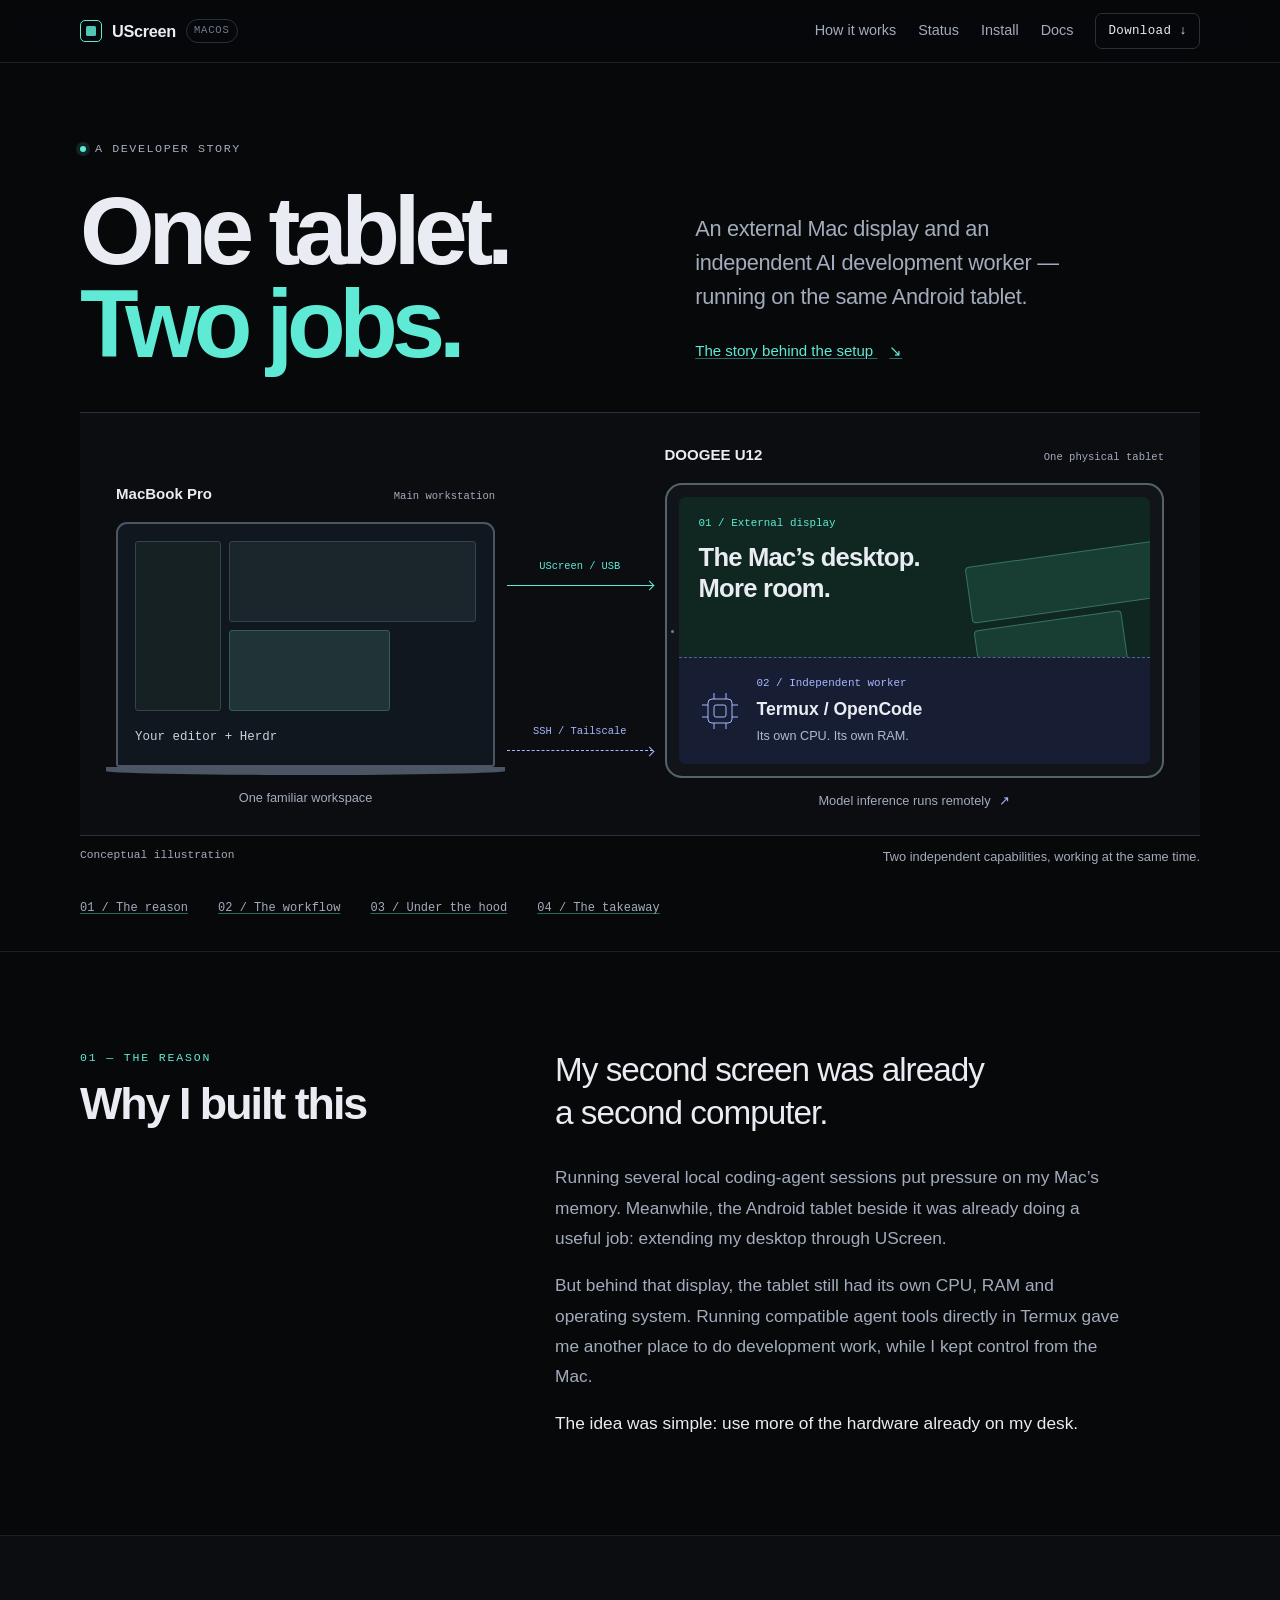
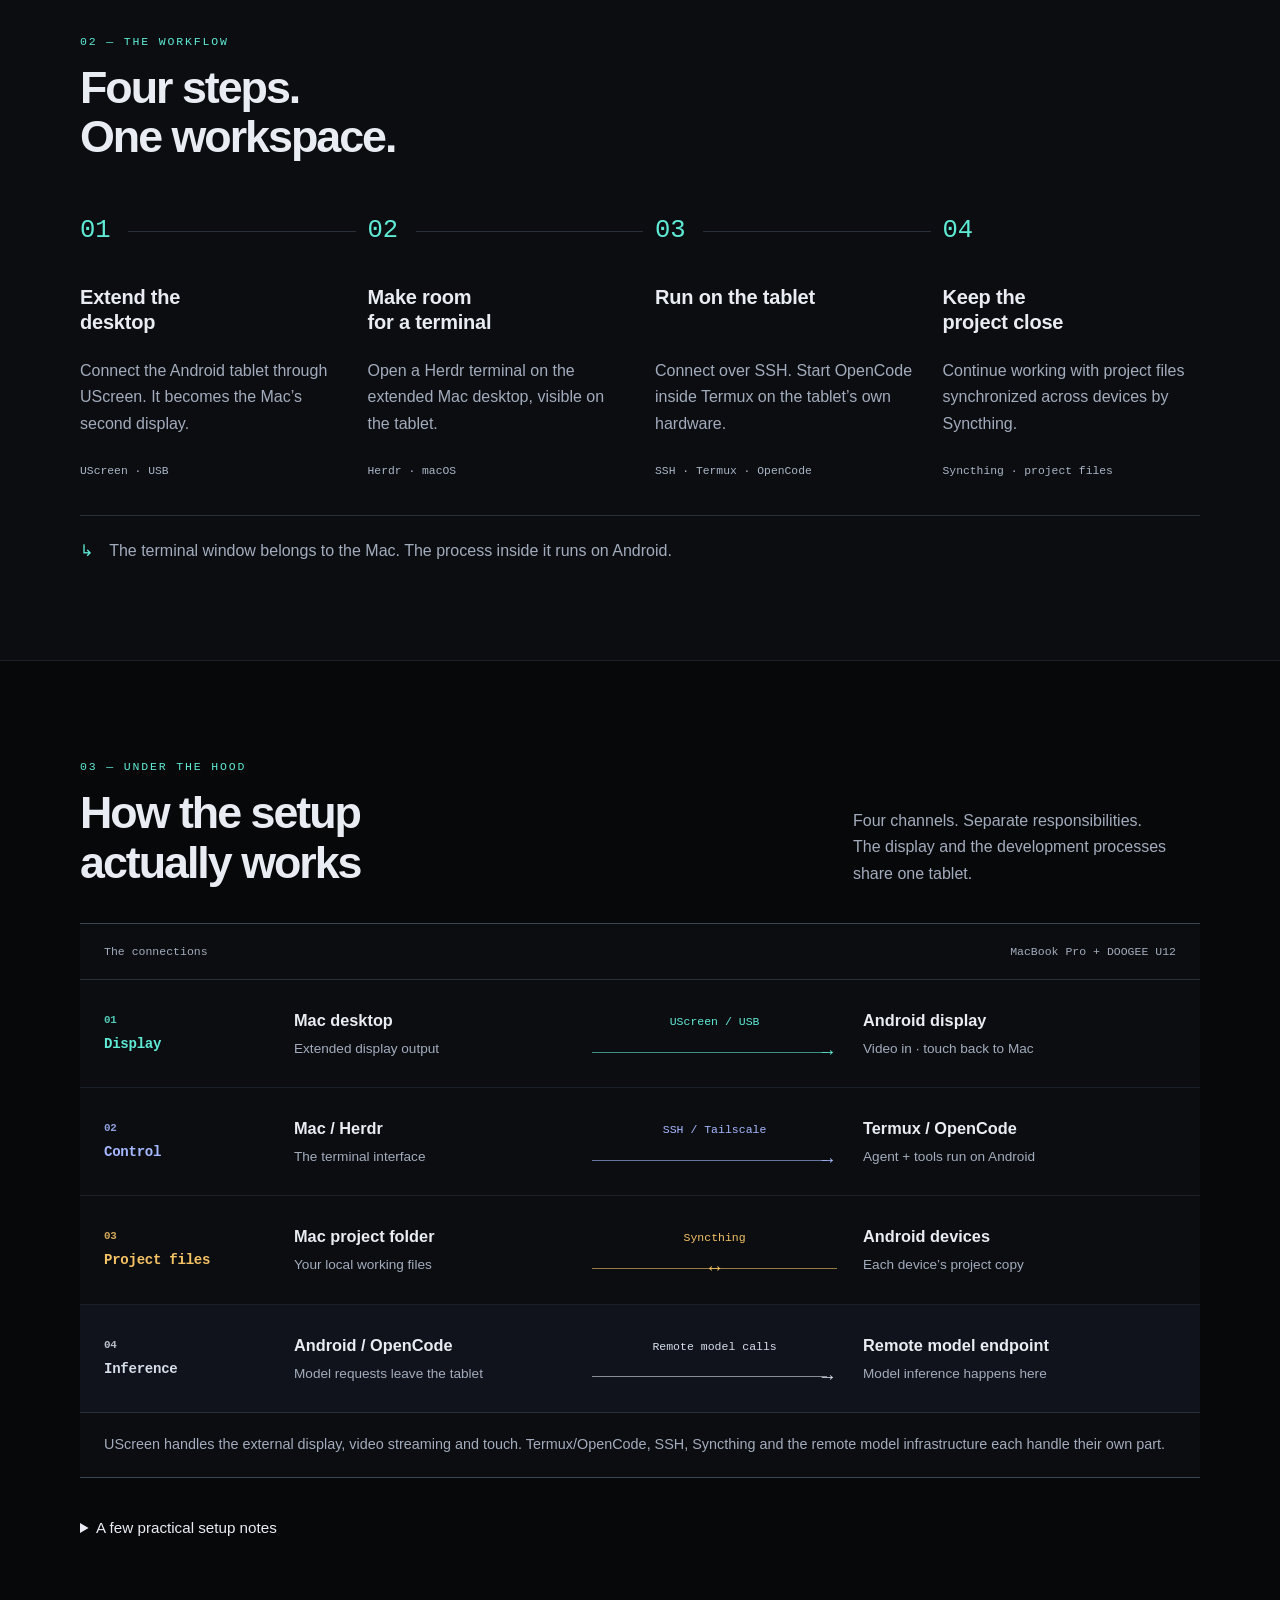
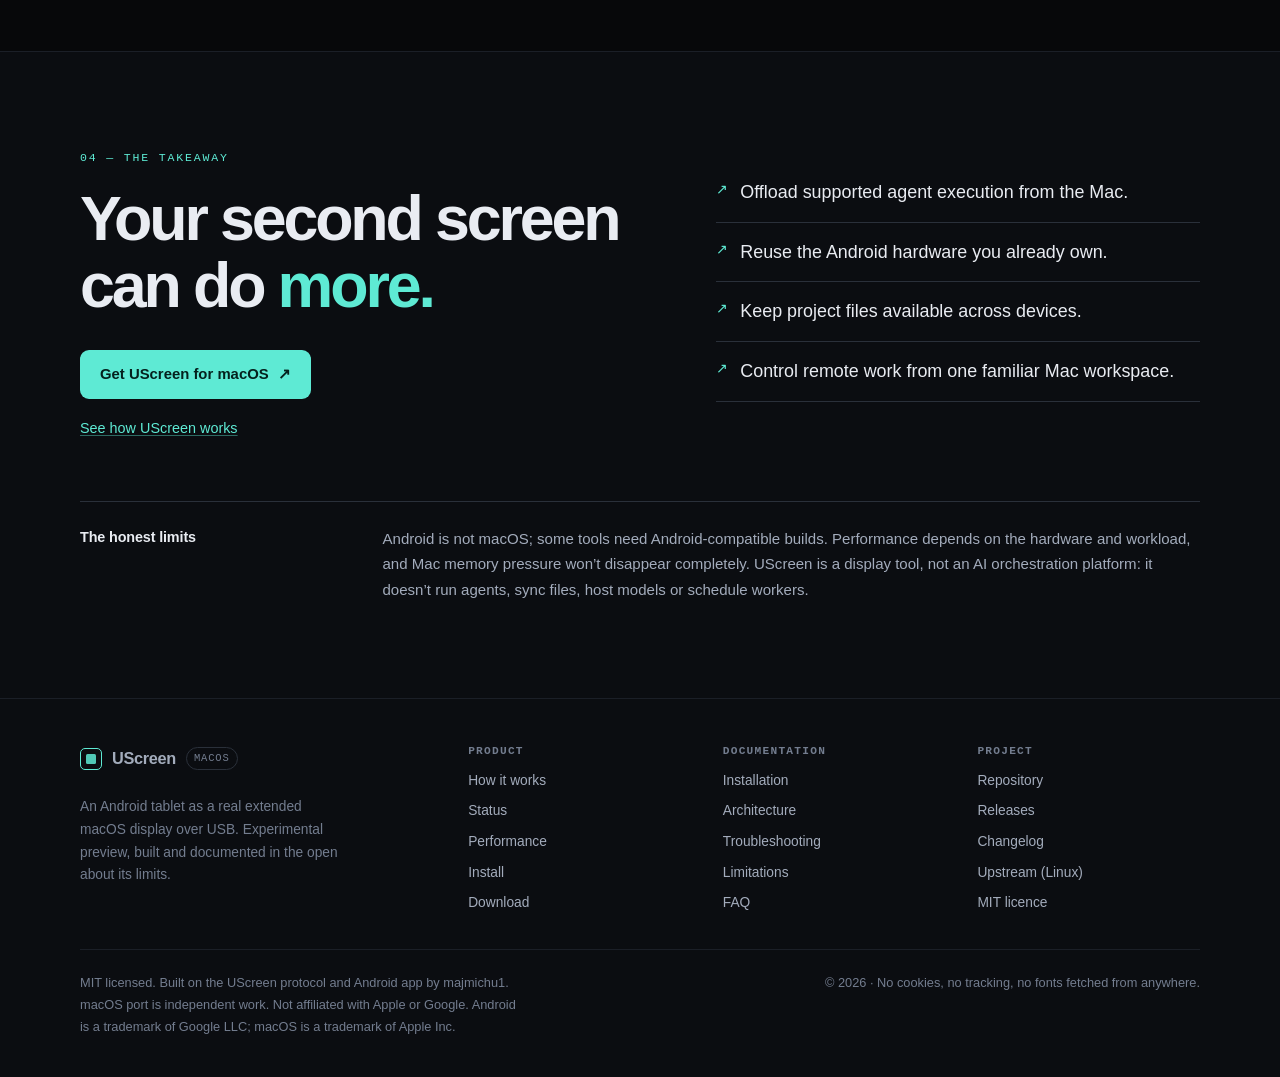
==== commit ccdd013f: "Redesign the developer story with five editorial compositions Replace the repeated card layouts with" ====
--- a/site/use-cases/android-tablet-ai-development-worker/index.html
+++ b/site/use-cases/android-tablet-ai-development-worker/index.html
@@ -3,21 +3,21 @@
 <head>
 <meta charset="utf-8">
 <meta name="viewport" content="width=device-width, initial-scale=1">
-<title>An Android tablet as an external display and an AI development worker — UScreen for macOS</title>
+<title>One tablet. Two jobs. — A developer story · UScreen for macOS</title>
 <meta name="description" content="One Android tablet, two roles: a real extended display for the Mac through UScreen, and an independent AI development worker running Termux, SSH and OpenCode on its own hardware.">
 <meta name="theme-color" content="#07080a">
 <meta name="color-scheme" content="dark">
 <link rel="canonical" href="https://benriez.github.io/uscreen/use-cases/android-tablet-ai-development-worker/">
 <meta property="og:type" content="article">
 <meta property="og:site_name" content="UScreen for macOS">
-<meta property="og:title" content="An Android tablet as an external display and an AI development worker">
+<meta property="og:title" content="One tablet. Two jobs. — A UScreen developer story">
 <meta property="og:description" content="One tablet, two roles at once: a real extended macOS display through UScreen, and an independent AI development worker running Termux, SSH and OpenCode on its own hardware.">
 <meta property="og:url" content="https://benriez.github.io/uscreen/use-cases/android-tablet-ai-development-worker/">
 <meta property="article:section" content="Developer use case">
 <meta name="twitter:card" content="summary_large_image">
 <link rel="icon" href="data:image/svg+xml,%3Csvg xmlns='http://www.w3.org/2000/svg' viewBox='0 0 32 32'%3E%3Crect width='32' height='32' rx='7' fill='%2307080a'/%3E%3Crect x='6.5' y='6.5' width='19' height='19' rx='4' fill='none' stroke='%235eead4' stroke-width='2'/%3E%3Crect x='12' y='12' width='8' height='8' rx='1.5' fill='%235eead4'/%3E%3C/svg%3E">
-<link rel="stylesheet" href="../../assets/styles.css?v=20261025-6">
-<link rel="stylesheet" href="../../assets/article.css?v=20261031-2">
+<link rel="stylesheet" href="../../assets/styles.css?v=20261031-3">
+<link rel="stylesheet" href="../../assets/article.css?v=20261031-3">
 </head>
 <body>
 <a class="skip" href="#main">Skip to content</a>
@@ -49,591 +49,122 @@
   </div>
 </header>
 
-<main id="main">
-
-  <section class="hero article-hero">
-    <div class="wrap">
-      <p class="kicker"><span class="dot" aria-hidden="true"></span> Developer use case</p>
-      <h1>An Android tablet can be both your external display and your AI development worker.</h1>
-      <p class="lede">
-        Plug a tablet into a MacBook Pro and you have a real extended macOS display.
-        Open an SSH session into Termux on that same tablet and you have a second
-        machine that runs its own coding agents — on its own CPU and memory, with
-        the model called remotely. One device, two roles, no new hardware.
-      </p>
-      <ul class="chips">
-        <li class="chip is-accent">A real extended display</li>
-        <li class="chip">Agents that run on the tablet</li>
-        <li class="chip">Continue the work on another worker</li>
-      </ul>
-
-      <div class="role-map" role="img" aria-label="One Android tablet in two roles at the same time: as an external display for the MacBook Pro, driven by UScreen over the USB cable, and as an AI development worker running Termux, SSH and OpenCode, calling a remote model endpoint.">
-        <div class="role-cols">
-          <div class="role-card">
-            <span class="role-tag">Role 1 · Display</span>
-            <h3>The external display</h3>
-            <p>UScreen registers a genuine extended display with the Mac’s window
-               server, streams it down the USB cable and turns taps on the glass
-               back into pointer events.</p>
-            <p class="role-tools">UScreen · USB · adb reverse</p>
+<main id="main" tabindex="-1" class="developer-story">
+  <section class="story-hero" aria-labelledby="story-title">
+    <div class="wrap">
+      <div class="story-intro">
+        <div>
+          <p class="kicker"><span class="dot" aria-hidden="true"></span> A developer story</p>
+          <h1 id="story-title">One tablet.<br> <em>Two jobs.</em></h1>
+        </div>
+        <div class="hero-deck">
+          <p>An external Mac display and an independent AI development worker — running on the same Android tablet.</p>
+          <a href="#why">The story behind the setup <span aria-hidden="true">↘</span></a>
+        </div>
+      </div>
+
+      <!-- This self-contained figure can be replaced with a real setup photograph
+           and descriptive alt text without changing the hero's editorial layout. -->
+      <figure class="setup-visual">
+        <div class="setup-stage" role="img" aria-label="Conceptual illustration: a MacBook Pro sends its extended desktop through UScreen over USB to a DOOGEE U12. Separately, Herdr on the Mac connects over SSH to Termux and OpenCode running on that same tablet’s own CPU and RAM. OpenCode calls a remote model for inference.">
+          <div class="mac-device">
+            <p class="device-label">MacBook Pro <span>Main workstation</span></p>
+            <div class="mac-lid">
+              <div class="abstract-desktop" aria-hidden="true"><i></i><i></i><i></i></div>
+              <span class="mac-workspace">Your editor + Herdr</span>
+            </div>
+            <div class="mac-base" aria-hidden="true"></div>
+            <p class="device-foot">One familiar workspace</p>
           </div>
-          <div class="role-card">
-            <span class="role-tag">Role 2 · Worker</span>
-            <h3>The AI development worker</h3>
-            <p>Termux, SSH and OpenCode run the agent and the tools it calls on the
-               tablet’s own hardware, while the model is served remotely.</p>
-            <p class="role-tools">Termux · OpenSSH · OpenCode</p>
+          <div class="setup-connections" aria-hidden="true">
+            <div class="connection display-connection"><span>UScreen / USB</span><i></i></div>
+            <div class="connection worker-connection"><span>SSH / Tailscale</span><i></i></div>
           </div>
-        </div>
-        <div class="role-device">
-          <span class="role-device-name">DOOGEE U12 — one tablet, both roles</span>
-          <span class="role-device-sub">the screen you look at and the machine that works are the same device</span>
-        </div>
-        <p class="role-caption">
-          UScreen provides the display. The worker, the shell and the file
-          synchronization are separate tools that happen to live on the same
-          tablet — assembled by hand, and kept visibly separate.
-        </p>
-      </div>
-    </div>
-  </section>
-
-  <section class="section">
-    <div class="wrap">
-      <nav class="toc" aria-label="On this page">
-        <h2>On this page</h2>
-        <ol>
-          <li><a href="#why">Why you would build this</a></li>
-          <li><a href="#how">How it works in four steps</a></li>
-          <li><a href="#split">The line: what belongs to which tool</a></li>
-          <li><a href="#parts">The parts, one by one</a></li>
-          <li><a href="#architecture">How the pieces connect</a></li>
-          <li><a href="#benefits">What you gain</a></li>
-          <li><a href="#notes">Notes that matter in practice</a></li>
-          <li><a href="#limits">What this is not</a></li>
-          <li><a href="#closing">Closing</a></li>
-        </ol>
-      </nav>
-    </div>
-  </section>
-
-  <section class="section section-soft" id="why" aria-labelledby="why-h">
-    <div class="wrap">
-      <div class="prose">
-        <span class="section-index">01 — The reason</span>
-        <h2 id="why-h">Why you would build this</h2>
-        <p>
-          The Mac is where the editor, the browser and the terminal live. It is also
-          where every coding-agent session wants to run at the same time — and
-          several of them competing for the same cores and the same memory is a
-          real constraint, not a theory.
-        </p>
-        <p>
-          The usual answers each cost something: run fewer sessions at a time,
-          keep the local model small, or buy a second machine. The first two take
-          away the thing you wanted. The third costs money and desk space.
-        </p>
-        <p>
-          This setup uses the hardware that was already on the desk. A tablet has
-          an ARM CPU with several cores, a few gigabytes of RAM, storage and a
-          full operating system — and Termux gives it a Linux-like userland on
-          top. So it can hold a project, run an agent, run the tools that agent
-          calls, and keep working while the Mac is busy.
-        </p>
-
-        <div class="note" style="margin-top:22px">
-          <strong>The goal is not a faster Mac.</strong>
-          It is a second place where work can happen, without taking anything away
-          from the Mac you are already using.
-        </div>
-      </div>
-    </div>
-  </section>
-
-  <section class="section" id="how" aria-labelledby="how-h">
-    <div class="wrap">
-      <div class="prose">
-        <span class="section-index">02 — The workflow</span>
-        <h2 id="how-h">How it works in four steps</h2>
-
-        <div class="how-grid">
-          <article class="how-card">
-            <span class="how-num">01</span>
-            <h3>Connect the tablet with UScreen</h3>
-            <p>The Mac’s desktop extends onto the tablet as a real second screen,
-               and touching the glass moves the pointer back on the Mac.</p>
-            <p class="how-label">UScreen · USB</p>
-          </article>
-          <article class="how-card">
-            <span class="how-num">02</span>
-            <h3>Open a session to the tablet</h3>
-            <p>A terminal workspace on the Mac opens an SSH session into Termux.
-               The window stays on the desk; the shell lives on the tablet.</p>
-            <p class="how-label">Herdr · OpenSSH</p>
-          </article>
-          <article class="how-card">
-            <span class="how-num">03</span>
-            <h3>Run OpenCode in Termux</h3>
-            <p>The agent starts in the project directory on the tablet. Its tools
-               run there too, and the model is called on a remote endpoint.</p>
-            <p class="how-label">OpenCode · model endpoint</p>
-          </article>
-          <article class="how-card">
-            <span class="how-num">04</span>
-            <h3>Continue the work anywhere</h3>
-            <p>The project directory is synchronized, so the same checkout is
-               waiting on the other worker. Pick the session up there.</p>
-            <p class="how-label">Syncthing · second worker</p>
-          </article>
-        </div>
-
-        <div class="pull">
-          <p>
-            The display device and the compute device are the same tablet. The
-            Mac’s keyboard drives a window on the tablet’s screen, and the agent
-            answering it runs on the tablet’s own processor.
-          </p>
-        </div>
-      </div>
-    </div>
-  </section>
-
-  <section class="section section-soft" id="split" aria-labelledby="split-h">
-    <div class="wrap">
-      <div class="prose">
-        <span class="section-index">03 — The line</span>
-        <h2 id="split-h">The line: what belongs to which tool</h2>
-        <p>
-          This is the part worth keeping straight, because three different pieces
-          of software sit on the same desk and it is easy to credit the wrong one.
-        </p>
-
-        <div class="split-grid">
-          <article class="split-card">
-            <span class="split-owner">UScreen</span>
-            <h3>The display, and only the display</h3>
-            <ul class="split-list">
-              <li><b>Creates</b> a genuine extended macOS display</li>
-              <li><b>Streams</b> that display over the USB cable</li>
-              <li><b>Returns</b> touch to the Mac</li>
-            </ul>
-          </article>
-          <article class="split-card is-worker">
-            <span class="split-owner">The Android worker</span>
-            <h3>The agent and its tools</h3>
-            <ul class="split-list">
-              <li><b>Termux</b> gives the tablet a userland</li>
-              <li><b>SSH</b> opens the door from the Mac</li>
-              <li><b>OpenCode</b> runs the agent on the tablet</li>
-            </ul>
-          </article>
-          <article class="split-card is-sync">
-            <span class="split-owner">Project sync</span>
-            <h3>The same files everywhere</h3>
-            <ul class="split-list">
-              <li><b>Syncthing</b> synchronizes the project, both ways</li>
-              <li><b>Git</b> keeps the history the workers share</li>
-              <li><b>You</b> choose which worker runs the session</li>
-            </ul>
-          </article>
-        </div>
-
-        <p class="split-not">
-          What none of them does: UScreen does not host a model, does not
-          distribute agents, does not synchronize files, and does not orchestrate
-          workers. That is not a gap in the product — it is what keeps the setup
-          inspectable.
-        </p>
-      </div>
-    </div>
-  </section>
-
-  <section class="section" id="parts" aria-labelledby="parts-h">
-    <div class="wrap">
-      <div class="prose">
-        <span class="section-index">04 — The parts</span>
-        <h2 id="parts-h">The parts, one by one</h2>
-
-        <div class="parts-grid">
-          <article class="part-card">
-            <div class="part-head">
-              <h3>On the MacBook Pro</h3>
-              <span class="part-where">the desk</span>
-            </div>
-            <ul class="part-list">
-              <li><b>UScreen for Mac</b>the display host: virtual display, capture, encode, touch</li>
-              <li><b>Herdr</b>the terminal workspace that holds the agent session</li>
-              <li><b>Your editor and browser</b>the work you actually look at</li>
-              <li><b>Tailscale</b>the private route to the tablet</li>
-              <li><b>Syncthing</b>the shared project folder</li>
-            </ul>
-          </article>
-          <article class="part-card">
-            <div class="part-head">
-              <h3>On the tablet</h3>
-              <span class="part-where">the worker</span>
-            </div>
-            <ul class="part-list">
-              <li><b>The UScreen receiver</b>decodes the stream and presents it</li>
-              <li><b>Termux</b>the userland: shell, packages, compilers</li>
-              <li><b>OpenSSH</b>the door the Mac comes in through</li>
-              <li><b>OpenCode</b>the coding agent</li>
-              <li><b>Git</b>the project’s history</li>
-              <li><b>Syncthing</b>the shared project folder</li>
-            </ul>
-          </article>
-          <article class="part-card">
-            <div class="part-head">
-              <h3>Off the devices</h3>
-              <span class="part-where">the inference</span>
-            </div>
-            <ul class="part-list">
-              <li><b>The model endpoint</b>inference runs on the operator’s own AI computer</li>
-              <li><b>The private route</b>the tablet reaches it over its own network path</li>
-              <li><b>No model on the tablet</b>and none on the Mac</li>
-            </ul>
-          </article>
-        </div>
-      </div>
-    </div>
-  </section>
-
-  <section class="section section-soft" id="architecture" aria-labelledby="architecture-h">
-    <div class="wrap">
-      <div class="prose">
-        <span class="section-index">05 — Architecture</span>
-        <h2 id="architecture-h">How the pieces connect</h2>
-        <p>
-          Four channels, four different jobs. Confusing them is the most common
-          mistake when a display, a shell, a folder and a model request all live
-          on the same desk — so the diagram names each one.
-        </p>
-
-        <figure class="arch" style="margin-top:24px">
-          <div class="arch-block">
-            <div class="arch-head">
-              <h3>Display and shell — between the Mac and the tablet</h3>
-              <span class="arch-note">two independent transports</span>
-            </div>
-            <div class="flow">
-              <div class="flow-node">
-                <h3>MacBook Pro</h3>
-                <ul class="flow-list">
-                  <li><b>UScreen host</b> — virtual display, capture, encode</li>
-                  <li><b>Herdr</b> — the terminal workspace on the desk</li>
-                  <li><b>Tailscale</b> — private route to the tablet</li>
-                  <li><b>Syncthing</b> — the shared project folder</li>
-                </ul>
+          <div class="tablet-device">
+            <p class="device-label">DOOGEE U12 <span>One physical tablet</span></p>
+            <div class="tablet-shell">
+              <div class="tablet-display">
+                <span class="role-eyebrow">01 / External display</span>
+                <strong>The Mac’s desktop.<br>More room.</strong>
+                <div class="display-windows" aria-hidden="true"><i></i><i></i></div>
               </div>
-              <div class="flow-link">
-                <span class="lane is-video">
-                  <span class="lane-name">Video &amp; touch</span>
-                  <span class="lane-arrow">→</span>
-                  <span class="lane-via">USB · adb reverse</span>
-                </span>
-                <span class="lane is-shell">
-                  <span class="lane-name">Shell</span>
-                  <span class="lane-arrow">→</span>
-                  <span class="lane-via">SSH over Tailscale</span>
-                </span>
-              </div>
-              <div class="flow-node">
-                <h3>DOOGEE U12</h3>
-                <ul class="flow-list">
-                  <li><b>UScreen receiver</b> — decodes and presents the display</li>
-                  <li><b>Termux</b> — shell, packages, sshd</li>
-                  <li><b>OpenCode</b> — the agent and its tools</li>
-                  <li><b>Git</b> — the project’s history</li>
-                  <li><b>Syncthing</b> — the shared project folder</li>
-                </ul>
+              <div class="tablet-compute">
+                <svg class="cpu-symbol" width="42" height="42" viewBox="0 0 42 42" fill="none" aria-hidden="true"><rect x="9" y="9" width="24" height="24" rx="4" stroke="currentColor"/><rect x="15" y="15" width="12" height="12" rx="2" stroke="currentColor"/><path d="M15 3v6m12-6v6M15 33v6m12-6v6M3 15h6m-6 12h6m24-12h6m-6 12h6" stroke="currentColor"/></svg>
+                <div><span class="role-eyebrow">02 / Independent worker</span><strong>Termux / OpenCode</strong><span class="compute-caption">Its own CPU. Its own RAM.</span></div>
               </div>
             </div>
+            <p class="device-foot worker-foot">Model inference runs remotely <span aria-hidden="true">↗</span></p>
           </div>
-
-          <div class="arch-block">
-            <div class="arch-head">
-              <h3>Inference — from the worker to the model</h3>
-              <span class="arch-note">orchestration and tools stay on the tablet</span>
-            </div>
-            <div class="flow">
-              <div class="flow-node">
-                <h3>Tablet</h3>
-                <ul class="flow-list">
-                  <li><b>OpenCode</b> — reads the repository, plans, calls tools</li>
-                  <li><b>Tool calls</b> — build, test, search — executed locally</li>
-                </ul>
-              </div>
-              <div class="flow-link">
-                <span class="lane is-model">
-                  <span class="lane-name">Model requests</span>
-                  <span class="lane-arrow">→</span>
-                  <span class="lane-via">the operator’s private route</span>
-                </span>
-              </div>
-              <div class="flow-node">
-                <h3>Remote endpoint</h3>
-                <ul class="flow-list">
-                  <li><b>Inference</b> — runs on the operator’s AI computer</li>
-                  <li><b>No model</b> — runs on the tablet or on the Mac</li>
-                </ul>
-              </div>
-            </div>
-          </div>
-
-          <div class="arch-block">
-            <div class="arch-head">
-              <h3>Files — the same project on every machine</h3>
-              <span class="arch-note">peer to peer, no server</span>
-            </div>
-            <div class="chain">
-              <div class="chain-node">
-                <h4>MacBook Pro</h4>
-                <p>The operator’s checkout, the editor, the Git remote.</p>
-              </div>
-              <div class="chain-link">
-                <span class="arrow">⇄</span>
-                <span>Syncthing</span>
-              </div>
-              <div class="chain-node">
-                <h4>DOOGEE U12</h4>
-                <p>The worker’s copy, where the agent session runs.</p>
-              </div>
-              <div class="chain-link">
-                <span class="arrow">⇄</span>
-                <span>Syncthing</span>
-              </div>
-              <div class="chain-node">
-                <h4>Galaxy S24 Ultra</h4>
-                <p>The second worker’s copy, for when the work moves there.</p>
-              </div>
-            </div>
-          </div>
-
-          <figcaption>
-            Video and touch travel over the USB cable, the shell over the private
-            network, the project files peer to peer, and the model request over
-            the network. Only the first of these is UScreen.
-          </figcaption>
-        </figure>
-      </div>
-    </div>
-  </section>
-
-  <section class="section" id="benefits" aria-labelledby="benefits-h">
-    <div class="wrap">
-      <div class="prose">
-        <span class="section-index">06 — The payoff</span>
-        <h2 id="benefits-h">What you gain</h2>
-
-        <div class="grid grid-2">
-          <article class="card">
-            <span class="ico">THE MAC</span>
-            <h3>Less pressure on the Mac</h3>
-            <p>Agent sessions and the tools they call run on the tablet, so the Mac
-               keeps the editor, the browser and the terminal — and stays
-               responsive while they run.</p>
-          </article>
-          <article class="card">
-            <span class="ico">THE SCREEN</span>
-            <h3>A second working surface</h3>
-            <p>Not a mirror and not a small picture of the desktop: a real extended
-               display, where a terminal, a review pane or a second window can
-               live permanently.</p>
-          </article>
-          <article class="card">
-            <span class="ico">THE PROJECT</span>
-            <h3>A portable, synchronized workspace</h3>
-            <p>The same source is on every worker, kept in step peer to peer. The
-               project follows the work instead of living on one machine.</p>
-          </article>
-          <article class="card">
-            <span class="ico">THE PICKUP</span>
-            <h3>Continue on another worker</h3>
-            <p>A session is not tied to one device. Move the work to the other
-               worker and pick it up there, with the same files already in place.</p>
-          </article>
-          <article class="card">
-            <span class="ico">THE HARDWARE</span>
-            <h3>Equipment you already own</h3>
-            <p>No second machine and no server. A tablet that was bought for
-               reading and video becomes a working surface with its own CPU and
-               memory.</p>
-          </article>
-        </div>
-
-        <div class="note" style="margin-top:22px">
-          <strong>What this does not do.</strong>
-          It does not make the Mac’s memory pressure disappear — it moves part of
-          it to another machine. And a tablet is not Mac-class performance. This is
-          a workflow enhancement, not a replacement for the machine you type on.
-        </div>
-      </div>
-    </div>
-  </section>
-
-  <section class="section section-soft" id="notes" aria-labelledby="notes-h">
-    <div class="wrap">
-      <div class="prose">
-        <span class="section-index">07 — Practical notes</span>
-        <h2 id="notes-h">Notes that matter in practice</h2>
-        <p>
-          Synchronization is the part of this setup that can surprise you. Three
-          rules keep it predictable, and they are worth copying.
-        </p>
-
-        <div class="grid grid-3">
-          <article class="card">
-            <span class="ico">SECRETS</span>
-            <h3>Keep device-local secrets out</h3>
-            <p>Secret-shaped files that are not part of the repository stay out of
-               the shared folder, so a key never travels to another machine by
-               accident. Tracked files always synchronize.</p>
-          </article>
-          <article class="card">
-            <span class="ico">BUILD OUTPUT</span>
-            <h3>Rebuild generated files locally</h3>
-            <p>Dependencies, build output and platform-specific binaries are
-               rebuilt on the device that needs them, not copied around between
-               machines.</p>
-          </article>
-          <article class="card">
-            <span class="ico">GIT</span>
-            <h3>Treat repository metadata as local</h3>
-            <p>A synchronized directory is not a substitute for a remote. Each
-               device keeps its own history and talks to the remote the normal
-               way, so a conflict can never rewrite committed history.</p>
-          </article>
-        </div>
-
-        <div class="note warn" style="margin-top:22px">
-          <strong>Two honest limits of file synchronization.</strong>
-          It is not instantaneous — an edit can take seconds to reach the other
-          machine. And it is not a merge algorithm: if two machines change the
-          same file before the change has travelled, the conflict is resolved by
-          hand.
-        </div>
-
-        <div class="note" style="margin-top:14px">
-          <strong>What does not travel.</strong>
-          The agent’s own conversation history and any agent-specific memory stay
-          on the device that produced them. A session started on the tablet does
-          not continue on the phone, and this article does not pretend otherwise.
-        </div>
-      </div>
-    </div>
-  </section>
-
-  <section class="section" id="limits" aria-labelledby="limits-h">
-    <div class="wrap">
-      <div class="prose">
-        <span class="section-index">08 — The honest part</span>
-        <h2 id="limits-h">What this is not</h2>
-        <p>
-          The value of this setup is only real if its limits are knowable in
-          advance. Here they are.
-        </p>
-
-        <div class="grid grid-2">
-          <article class="card">
-            <span class="ico">PERFORMANCE</span>
-            <h3>Not Mac-class performance</h3>
-            <p>A tablet’s cores are slower and its memory is smaller. It is
-               additional capacity of a different kind, not a replacement
-               machine.</p>
-          </article>
-          <article class="card">
-            <span class="ico">PLATFORM</span>
-            <h3>Android is not Linux</h3>
-            <p>Android uses Bionic rather than glibc. Tools that depend on
-               glibc-specific behaviour need an Android-compatible build or a
-               compatibility layer.</p>
-          </article>
-          <article class="card">
-            <span class="ico">COVERAGE</span>
-            <h3>Some tools are simply missing</h3>
-            <p>Apple-only frameworks and desktop toolchains do not run on Android
-               at all. The worker is a second location for supported work, not a
-               second desktop.</p>
-          </article>
-          <article class="card">
-            <span class="ico">BACKGROUND</span>
-            <h3>Background limits apply</h3>
-            <p>Android can end a persistent session when the app leaves the
-               foreground or the screen goes off. A long-running worker has to be
-               arranged deliberately.</p>
-          </article>
-          <article class="card">
-            <span class="ico">THERMALS</span>
-            <h3>Heat and battery matter</h3>
-            <p>Sustained compile and test load throttles a tablet, and the tablet
-               runs on battery. A long session is a warm device.</p>
-          </article>
-          <article class="card">
-            <span class="ico">CONTENTION</span>
-            <h3>Two workloads, one chip</h3>
-            <p>Decoding the video stream and running an agent’s toolchain at the
-               same time are two real jobs. They share memory bandwidth and
-               thermal headroom.</p>
-          </article>
-          <article class="card">
-            <span class="ico">NETWORK</span>
-            <h3>Networking is separate work</h3>
-            <p>The tablet needs its own route to the model endpoint and its own
-               configuration. None of that comes with the display.</p>
-          </article>
-          <article class="card">
-            <span class="ico">CHOICE</span>
-            <h3>You choose the worker</h3>
-            <p>There is no scheduler and no exclusive project lock. Which machine
-               runs a session is decided by hand, every time.</p>
-          </article>
-        </div>
-      </div>
-    </div>
-  </section>
-
-  <section class="section section-soft" id="closing" aria-labelledby="closing-h">
-    <div class="wrap">
-      <div class="prose">
-        <span class="section-index">09 — Closing</span>
-        <h2 id="closing-h">A second screen can be part of the machine</h2>
-
-        <div class="pull">
-          <p>
-            A second screen can be more than a display. With the right tools, the
-            device behind that screen can become part of your development
-            environment.
-          </p>
-        </div>
-
-        <p>
-          The setup works because the two halves stay separate. UScreen’s job is
-          narrow and it does it properly: a real extended display, video over the
-          cable that is already plugged in, and touch that comes back. The worker
-          half is ordinary tooling — a userland, an SSH session, an agent, a
-          folder — assembled by hand, on hardware that was already bought.
-        </p>
-        <p>
-          The tablet is not a second computer on the desk. It is the second
-          screen, doing double duty, and it turns into a working surface without
-          a second purchase.
-        </p>
-
-        <div class="cta-row">
-          <a class="btn btn-primary" href="../../#download">Download UScreen for macOS</a>
-          <a class="btn btn-ghost" href="../../#how">How UScreen works</a>
-        </div>
-
-        <p class="small muted" style="margin-top:20px">
-          This is one operator’s setup, described as it is used. UScreen provides
-          the display and nothing else on that desk — the model, the agent, the
-          shell and the file synchronization are separate tools, running
-          separately.
-        </p>
-      </div>
-    </div>
-  </section>
-
+        </div>
+        <figcaption><span>Conceptual illustration</span> Two independent capabilities, working at the same time.</figcaption>
+      </figure>
+      <nav class="story-nav" aria-label="Story chapters"><a href="#why">01 / The reason</a><a href="#how">02 / The workflow</a><a href="#architecture">03 / Under the hood</a><a href="#closing">04 / The takeaway</a></nav>
+    </div>
+  </section>
+
+  <section class="story-section story-reason" id="why" aria-labelledby="why-h">
+    <div class="wrap editorial-split">
+      <div><span class="section-index">01 — The reason</span><h2 id="why-h">Why I built this</h2></div>
+      <div class="story-prose">
+        <p class="story-lead">My second screen was already<br class="desktop-break"> a second computer.</p>
+        <p>Running several local coding-agent sessions put pressure on my Mac’s memory. Meanwhile, the Android tablet beside it was already doing a useful job: extending my desktop through UScreen.</p>
+        <p>But behind that display, the tablet still had its own CPU, RAM and operating system. Running compatible agent tools directly in Termux gave me another place to do development work, while I kept control from the Mac.</p>
+        <p class="reason-close">The idea was simple: use more of the hardware already on my desk.</p>
+      </div>
+    </div>
+  </section>
+
+  <section class="story-section story-workflow" id="how" aria-labelledby="how-h">
+    <div class="wrap">
+      <span class="section-index">02 — The workflow</span>
+      <h2 id="how-h">Four steps.<br>One workspace.</h2>
+      <ol class="work-sequence">
+        <li><span class="step-number" aria-hidden="true">01</span><h3>Extend the desktop</h3><p>Connect the Android tablet through UScreen. It becomes the Mac’s second display.</p><span class="step-tool">UScreen · USB</span></li>
+        <li><span class="step-number" aria-hidden="true">02</span><h3>Make room for a terminal</h3><p>Open a Herdr terminal on the extended Mac desktop, visible on the tablet.</p><span class="step-tool">Herdr · macOS</span></li>
+        <li><span class="step-number" aria-hidden="true">03</span><h3>Run on the tablet</h3><p>Connect over SSH. Start OpenCode inside Termux on the tablet’s own hardware.</p><span class="step-tool">SSH · Termux · OpenCode</span></li>
+        <li><span class="step-number" aria-hidden="true">04</span><h3>Keep the project close</h3><p>Continue working with project files synchronized across devices by Syncthing.</p><span class="step-tool">Syncthing · project files</span></li>
+      </ol>
+      <p class="workflow-caption"><span aria-hidden="true">↳</span> The terminal window belongs to the Mac. The process inside it runs on Android.</p>
+    </div>
+  </section>
+
+  <section class="story-section story-architecture" id="architecture" aria-labelledby="architecture-h">
+    <div class="wrap">
+      <div class="architecture-heading"><div><span class="section-index">03 — Under the hood</span><h2 id="architecture-h">How the setup<br>actually works</h2></div><p>Four channels. Separate responsibilities.<br>The display and the development processes share one tablet.</p></div>
+      <figure class="channel-map">
+        <div class="map-heading" id="parts"><span>The connections</span><span>MacBook Pro + DOOGEE U12</span></div>
+        <div class="channel channel-display">
+          <h3><span>01</span> Display</h3>
+          <div class="channel-route"><div class="channel-end"><strong>Mac desktop</strong><span>Extended display output</span></div><div class="channel-transport"><span>UScreen / USB</span><i aria-hidden="true">→</i></div><div class="channel-end android-end"><strong>Android display</strong><span>Video in · touch back to Mac</span></div></div>
+        </div>
+        <div class="channel channel-control">
+          <h3><span>02</span> Control</h3>
+          <div class="channel-route"><div class="channel-end"><strong>Mac / Herdr</strong><span>The terminal interface</span></div><div class="channel-transport"><span>SSH / Tailscale</span><i aria-hidden="true">→</i></div><div class="channel-end android-end"><strong>Termux / OpenCode</strong><span>Agent + tools run on Android</span></div></div>
+        </div>
+        <div class="channel channel-files">
+          <h3><span>03</span> Project files</h3>
+          <div class="channel-route"><div class="channel-end"><strong>Mac project folder</strong><span>Your local working files</span></div><div class="channel-transport"><span>Syncthing</span><i aria-hidden="true">↔</i></div><div class="channel-end android-end"><strong>Android devices</strong><span>Each device’s project copy</span></div></div>
+        </div>
+        <div class="channel channel-inference">
+          <h3><span>04</span> Inference</h3>
+          <div class="channel-route"><div class="channel-end"><strong>Android / OpenCode</strong><span>Model requests leave the tablet</span></div><div class="channel-transport"><span>Remote model calls</span><i aria-hidden="true">→</i></div><div class="channel-end"><strong>Remote model endpoint</strong><span>Model inference happens here</span></div></div>
+        </div>
+        <figcaption id="split">UScreen handles the external display, video streaming and touch. Termux/OpenCode, SSH, Syncthing and the remote model infrastructure each handle their own part.</figcaption>
+      </figure>
+      <details class="setup-details" id="notes"><summary>A few practical setup notes</summary><div class="details-copy"><p>Use Android-compatible tools and configure SSH, the tablet’s network access and the model endpoint separately. Android background limits, heat and battery can affect longer sessions.</p><p>Syncthing moves project files, not live agent sessions or conversation history. Allow changes to arrive before switching devices; simultaneous edits can create conflicts. Keep secrets, repository metadata, dependencies and generated output local, with each device using Git normally.</p><p><a href="https://github.com/Benriez/uscreen/blob/main/docs/installation.md">UScreen installation guide</a> · <a href="https://github.com/Benriez/uscreen/blob/main/docs/architecture.md">UScreen display architecture</a></p></div></details>
+    </div>
+  </section>
+
+  <section class="story-section story-takeaway" id="closing" aria-labelledby="closing-h">
+    <div class="wrap">
+      <span class="section-index">04 — The takeaway</span>
+      <div class="takeaway-layout">
+        <div><h2 id="closing-h">Your second screen<br>can do <em>more.</em></h2><a class="btn btn-primary" href="../../#download">Get UScreen for macOS <span aria-hidden="true">↗</span></a><a class="takeaway-secondary" href="../../#how">See how UScreen works</a></div>
+        <ul class="takeaway-list" id="benefits"><li>Offload supported agent execution from the Mac.</li><li>Reuse the Android hardware you already own.</li><li>Keep project files available across devices.</li><li>Control remote work from one familiar Mac workspace.</li></ul>
+      </div>
+      <aside id="limits" class="honest-limits" aria-labelledby="limits-h"><h3 id="limits-h">The honest limits</h3><p>Android is not macOS; some tools need Android-compatible builds. Performance depends on the hardware and workload, and Mac memory pressure won’t disappear completely. UScreen is a display tool, not an AI orchestration platform: it doesn’t run agents, sync files, host models or schedule workers.</p></aside>
+    </div>
+  </section>
 </main>
 
 <footer class="site-footer">
--- a/site/assets/styles.css
+++ b/site/assets/styles.css
@@ -779,3 +779,20 @@
   .hero::before, .hero::after { display: none; }
   .card, .download, .table-wrap, .flow-node { border-color: #ccc; background: #fff; }
 }
+
+/* Compact editorial preview of the developer story. */
+.developer-teaser { background: var(--bg-soft); }
+.teaser-layout { display: grid; grid-template-columns: 1.3fr 1fr; align-items: center; gap: 80px; }
+.developer-teaser h2 { font-size: clamp(1.9rem, 3.2vw, 2.7rem); letter-spacing: -.04em; }
+.developer-teaser p { color: var(--fg-dim); max-width: 49ch; margin-bottom: 22px; }
+.teaser-link { font-size: .95rem; }
+.teaser-link > span { margin-left: 12px; }
+.teaser-concept { margin: 0; padding-inline: 22px; }
+.teaser-tablet { border: 2px solid #4e6068; border-radius: 15px; padding: 10px; transform: rotate(-3deg); background: var(--bg); }
+.teaser-tablet > span { display: flex; align-items: center; gap: 14px; padding: 18px; font-size: 1rem; background: #102721; color: var(--accent); border-radius: 5px 5px 0 0; }
+.teaser-tablet > span + span { background: #171e33; color: #a6b8ff; border-top: 1px dashed #536489; border-radius: 0 0 5px 5px; }
+.teaser-tablet b { font-family: var(--mono); font-size: .65rem; font-weight: 400; }
+.teaser-tablet i { margin-left: auto; font-style: normal; }
+.teaser-concept figcaption { font-family: var(--mono); font-size: .7rem; color: var(--fg-dim); text-align: center; margin-top: 18px; }
+@media (max-width: 760px) { .teaser-layout { gap: 35px; grid-template-columns: 1.2fr 1fr; } .teaser-concept { padding: 0; } .teaser-tablet > span { padding: 14px 10px; gap: 10px; font-size: .85rem; } }
+@media (max-width: 540px) { .teaser-layout { grid-template-columns: 1fr; gap: 30px; } .teaser-concept { max-width: 310px; width: 100%; margin-inline: auto; } .teaser-tablet > span { font-size: 1rem; padding: 18px; } }
--- a/site/assets/article.css
+++ b/site/assets/article.css
@@ -1,380 +1,201 @@
-/* UScreen for macOS — developer use case article
-   Loads after assets/styles.css and reuses its tokens and components.
-   Only the article-specific layout lives here: the hero map, the step and
-   role cards, the prose measure and the architecture diagram. */
-
-.article-hero {
-  padding: clamp(44px, 7vw, 92px) 0 clamp(28px, 4vw, 48px);
+/* Developer story — editorial layouts built on the UScreen site tokens.
+   The hero figure is self-contained so genuine setup photography can replace it. */
+.developer-story { --worker: #a6b8ff; --story-muted: #a3acbc; }
+.story-hero { padding: clamp(40px, 5.5vw, 76px) 0 0; }
+.story-intro { display: grid; grid-template-columns: 1.1fr 1fr; gap: 60px; align-items: end; }
+.story-hero h1 { font-size: clamp(4rem, 7.5vw, 7rem); max-width: none; letter-spacing: -.065em; line-height: .97; margin: 0; }
+.story-hero h1 em, .story-takeaway h2 em { color: var(--accent); font-style: normal; }
+.story-hero .kicker { color: var(--fg-dim); margin-bottom: 25px; }
+.hero-deck { padding-bottom: 5px; max-width: 41ch; }
+.hero-deck > p { font-size: clamp(1.1rem, 1.7vw, 1.4rem); line-height: 1.55; letter-spacing: -.015em; color: var(--fg-dim); margin-bottom: 24px; }
+.hero-deck a { font-size: .94rem; }
+.hero-deck a span { margin-left: 12px; }
+.setup-visual { margin: 42px 0 0; }
+.setup-stage { display: grid; grid-template-columns: minmax(0, .85fr) minmax(120px, .38fr) minmax(0, 1.12fr); align-items: center; padding: 30px 36px 24px; background: var(--bg-soft); border-top: 1px solid var(--line-strong); border-bottom: 1px solid var(--line-strong); }
+.device-label { font-size: .94rem; font-weight: 600; margin: 0 0 15px; display: flex; gap: 8px; justify-content: space-between; align-items: baseline; }
+.device-label > span { font-family: var(--mono); font-size: .66rem; font-weight: 400; color: var(--fg-dim); }
+.mac-device { padding-top: 36px; }
+.mac-lid { border: 2px solid #4c5564; border-radius: 11px 11px 3px 3px; background: #11171e; padding: 17px; aspect-ratio: 1.55; display: flex; flex-direction: column; justify-content: space-between; }
+.abstract-desktop { display: grid; grid-template-columns: .35fr 1fr; gap: 8px; flex: 1; margin-bottom: 16px; }
+.abstract-desktop i { border: 1px solid #35434a; background: #1a262c; border-radius: 3px; }
+.abstract-desktop i:first-child { grid-row: span 2; background: #162124; }
+.abstract-desktop i:last-child { width: 65%; background: #203437; border-color: #335e58; }
+.mac-workspace { font-family: var(--mono); font-size: .78rem; color: #c6d6dd; }
+.mac-base { height: 8px; background: #4c5564; margin: 0 -10px; border-radius: 0 0 80% 80%; }
+.device-foot { font-size: .8rem; color: var(--fg-dim); margin: 12px 0 0; text-align: center; }
+.setup-connections { align-self: stretch; padding: 115px 12px 60px; display: flex; flex-direction: column; justify-content: space-between; gap: 30px; }
+.connection { color: var(--accent); }
+.connection span { display: block; font-family: var(--mono); font-size: .65rem; white-space: nowrap; text-align: center; margin-bottom: 10px; }
+.connection i { display: block; height: 1px; background: currentColor; position: relative; }
+.connection i::after { content: ''; position: absolute; right: 0; top: -3px; width: 7px; height: 7px; border-top: 1px solid; border-right: 1px solid; transform: rotate(45deg); }
+.worker-connection { color: var(--worker); }
+.worker-connection i { background: none; border-top: 1px dashed; }
+.tablet-shell { position: relative; border: 2px solid #53636a; border-radius: 17px; padding: 12px; background: #11151a; }
+.tablet-shell::before { content: ''; position: absolute; top: 50%; left: 4px; width: 3px; height: 3px; background: #708186; border-radius: 50%; }
+.tablet-display { background: #102721; border-radius: 7px 7px 0 0; padding: 18px 20px; position: relative; overflow: hidden; min-height: 160px; }
+.role-eyebrow { font-family: var(--mono); font-size: .68rem; display: block; color: var(--accent); margin-bottom: 9px; }
+.tablet-display strong { display: block; font-weight: 550; line-height: 1.2; font-size: 1.6rem; letter-spacing: -.03em; position: relative; z-index: 1; }
+.display-windows { position: absolute; right: -10px; bottom: 0; width: 42%; height: 75%; display: grid; gap: 7px; transform: translate(10px, 16px) rotate(-8deg); }
+.display-windows i { border: 1px solid #367266; border-radius: 4px; background: #183e34; }
+.display-windows i:last-child { width: 75%; }
+.tablet-compute { border-top: 1px dashed #536489; display: flex; gap: 16px; align-items: center; padding: 17px 20px; background: #171e33; border-radius: 0 0 7px 7px; }
+.cpu-symbol { color: var(--worker); flex: 0 0 42px; }
+.tablet-compute .role-eyebrow { color: var(--worker); margin-bottom: 5px; }
+.tablet-compute strong { display: block; font-size: 1.1rem; font-weight: 550; line-height: 1.3; }
+.compute-caption { display: block; font-size: .79rem; color: #b1bad0; margin-top: 5px; }
+.worker-foot span { color: var(--worker); margin-left: 5px; }
+.setup-visual figcaption { display: flex; justify-content: space-between; gap: 16px; color: var(--fg-dim); font-size: .8rem; padding-top: 10px; }
+.setup-visual figcaption > span { font-family: var(--mono); font-size: .7rem; }
+.story-nav { display: flex; gap: 30px; padding: 32px 0; font-family: var(--mono); font-size: .75rem; flex-wrap: wrap; }
+.developer-story .story-nav a { color: var(--fg-dim); text-decoration-color: var(--line-strong); }
+.story-section { padding: clamp(60px, 7.5vw, 104px) 0; border-top: 1px solid var(--line); scroll-margin-top: 62px; }
+.story-section h2 { font-size: clamp(2rem, 3.5vw, 3rem); letter-spacing: -.045em; }
+.developer-story .section-index { color: var(--accent); opacity: 1; font-size: .72rem; }
+.editorial-split { display: grid; grid-template-columns: 1fr 1.6fr; gap: 72px; }
+.story-prose { max-width: 59ch; font-size: 1.08rem; color: var(--fg-dim); line-height: 1.75; }
+.story-prose .story-lead { color: var(--fg); font-size: clamp(1.5rem, 2.6vw, 2.15rem); line-height: 1.3; letter-spacing: -.03em; margin-bottom: 28px; }
+.reason-close { color: var(--fg); }
+.story-workflow { background: var(--bg-soft); }
+.work-sequence { margin: 46px 0 32px; padding: 0; list-style: none; display: grid; grid-template-columns: repeat(4, minmax(0, 1fr)); gap: 30px; }
+.work-sequence li { position: relative; }
+.work-sequence li::before { content: ''; position: absolute; top: 24px; left: 48px; width: calc(100% - 30px); height: 1px; background: var(--line-strong); }
+.work-sequence li:last-child::before { display: none; }
+.step-number { display: block; color: var(--accent); font-family: var(--mono); font-size: 1.6rem; margin-bottom: 30px; line-height: 48px; }
+.work-sequence h3 { font-size: 1.25rem; line-height: 1.25; max-width: 16ch; min-height: 3.125em; }
+.work-sequence p { font-size: 1rem; color: var(--fg-dim); margin-bottom: 18px; }
+.step-tool { font-family: var(--mono); font-size: .71rem; color: #abb7c7; }
+.workflow-caption { border-top: 1px solid var(--line-strong); padding-top: 22px; font-size: 1rem; color: var(--fg-dim); }
+.workflow-caption > span { color: var(--accent); margin-right: 12px; }
+.architecture-heading { display: flex; justify-content: space-between; align-items: end; gap: 40px; margin-bottom: 36px; }
+.architecture-heading h2 { margin-bottom: 0; }
+.architecture-heading > p { color: var(--fg-dim); max-width: 39ch; font-size: 1rem; }
+.channel-map { margin: 0; border-top: 1px solid #3a4654; border-bottom: 1px solid #3a4654; background: var(--bg-soft); }
+.map-heading { display: flex; justify-content: space-between; gap: 20px; font-family: var(--mono); font-size: .72rem; padding: 18px 24px; color: var(--fg-dim); border-bottom: 1px solid var(--line-strong); }
+.channel { --channel-color: var(--accent); padding: 26px 24px; display: grid; grid-template-columns: 160px 1fr; gap: 30px; align-items: center; }
+.channel + .channel { border-top: 1px solid var(--line); }
+.channel h3 { margin: 0; font-family: var(--mono); font-size: .88rem; color: var(--channel-color); letter-spacing: -.02em; }
+.channel h3 > span { display: block; font-size: .68rem; margin-bottom: 10px; opacity: .85; }
+.channel-control { --channel-color: var(--worker); }
+.channel-files { --channel-color: var(--warn); }
+.channel-inference { --channel-color: #d6deea; background: #10131b; }
+.channel-route { display: grid; grid-template-columns: minmax(0, 1fr) minmax(130px, .9fr) minmax(0, 1.15fr); align-items: center; gap: 26px; }
+.channel-end strong { display: block; font-size: 1.02rem; font-weight: 550; }
+.channel-end > span { display: block; font-size: .85rem; color: var(--fg-dim); margin-top: 4px; }
+.channel-transport { text-align: center; color: var(--channel-color); }
+.channel-transport > span { font-family: var(--mono); font-size: .72rem; white-space: nowrap; }
+.channel-transport > i { display: block; font-style: normal; line-height: 1; font-size: 1.2rem; position: relative; margin-top: 8px; text-align: right; }
+.channel-transport > i::before { content: ''; position: absolute; top: 50%; left: 0; right: 10px; height: 1px; background: currentColor; opacity: .6; }
+.channel-files .channel-transport > i { text-align: center; }
+.channel-files .channel-transport > i::before { right: 0; }
+.channel-map figcaption { padding: 20px 24px; border-top: 1px solid var(--line-strong); color: var(--fg-dim); font-size: .9rem; line-height: 1.65; }
+.setup-details { margin-top: 22px; border: 0; border-radius: 0; background: none; }
+.setup-details summary { padding: 15px 0; color: var(--fg); font-size: .95rem; }
+.setup-details .details-copy { padding: 0 0 12px; max-width: 76ch; color: var(--fg-dim); font-size: 1rem; }
+.story-takeaway { background: var(--bg-soft); }
+.takeaway-layout { display: grid; grid-template-columns: 1.15fr 1fr; gap: 80px; align-items: start; }
+.story-takeaway h2 { font-size: clamp(2.6rem, 4.9vw, 4.35rem); line-height: 1.08; margin: 6px 0 30px; letter-spacing: -.05em; }
+.takeaway-secondary { display: block; width: fit-content; margin-top: 18px; font-size: .9rem; }
+.takeaway-list { list-style: none; padding: 0; margin: 0; }
+.takeaway-list li { padding: 16px 0 16px 24px; border-bottom: 1px solid var(--line-strong); position: relative; font-size: 1.12rem; line-height: 1.5; }
+.takeaway-list li:first-child { padding-top: 0; }
+.takeaway-list li::before { content: '↗'; position: absolute; left: 0; color: var(--accent); font-size: .9rem; }
+.honest-limits { display: grid; grid-template-columns: 1fr 3fr; gap: 30px; margin-top: 60px; padding-top: 24px; border-top: 1px solid var(--line-strong); }
+.honest-limits h3 { font-size: .9rem; font-weight: 550; line-height: 1.65; }
+.honest-limits p { color: var(--fg-dim); font-size: .94rem; line-height: 1.7; }
+@media (max-width: 1000px) {
+  .setup-stage { padding: 26px 20px; grid-template-columns: minmax(0, .85fr) 120px minmax(0, 1.12fr); }
+  .device-label { flex-direction: column; gap: 0; }
+  .tablet-display { padding: 16px; }
+  .tablet-display strong { font-size: 1.4rem; }
+  .tablet-compute { padding: 15px 12px; gap: 10px; }
+  .channel { grid-template-columns: 115px 1fr; gap: 16px; padding: 24px 20px; }
+  .channel-route { gap: 14px; grid-template-columns: minmax(0, 1fr) 130px minmax(0, 1.1fr); }
+  .editorial-split { gap: 40px; }
+  .takeaway-layout { gap: 40px; }
 }
-.article-hero h1 {
-  max-width: 21ch;
-  font-size: clamp(2.05rem, 4.6vw, 3.35rem);
-  letter-spacing: -.032em;
+@media (max-width: 760px) {
+  .story-intro { grid-template-columns: 1fr; gap: 25px; }
+  .story-hero h1 { font-size: clamp(4rem, 12vw, 6rem); }
+  .hero-deck { max-width: 48ch; }
+  .hero-deck > p { margin-bottom: 15px; }
+  .setup-stage { grid-template-columns: minmax(0, .85fr) 95px minmax(0, 1.12fr); padding: 22px 16px; }
+  .setup-connections { padding: 125px 8px 63px; }
+  .connection span { font-size: .57rem; white-space: normal; }
+  .mac-lid { padding: 10px; }
+  .mac-workspace { font-size: .65rem; }
+  .cpu-symbol { display: none; }
+  .tablet-compute strong { font-size: 1rem; }
+  .role-eyebrow { font-size: .6rem; }
+  .editorial-split { grid-template-columns: 1fr; gap: 26px; }
+  .story-prose { max-width: none; }
+  .work-sequence { grid-template-columns: repeat(2, minmax(0, 1fr)); gap: 30px 40px; }
+  .work-sequence li:nth-child(2)::before { display: none; }
+  .work-sequence h3 { min-height: 0; }
+  .step-number { margin-bottom: 16px; }
+  .architecture-heading { display: block; }
+  .architecture-heading > p { margin-top: 20px; }
+  .channel { display: block; }
+  .channel h3 { margin-bottom: 20px; }
+  .channel h3 > span { display: inline; margin-right: 12px; }
+  .map-heading { padding: 16px 20px; }
+  .takeaway-layout { grid-template-columns: 1fr; gap: 40px; }
+  .honest-limits { grid-template-columns: 1fr; gap: 4px; margin-top: 40px; }
 }
-.article-hero .lede { max-width: 68ch; }
-.article-hero .chips { margin-top: 22px; }
-
-/* ---------- hero map: one tablet, two roles ---------- */
-
-.role-map {
-  margin-top: 34px;
-  border: 1px solid var(--line);
-  border-radius: var(--radius);
-  background:
-    radial-gradient(70% 120% at 50% -20%, rgba(94, 234, 212, .07), transparent 60%),
-    var(--panel);
-  padding: clamp(18px, 2.4vw, 26px);
+@media (max-width: 540px) {
+  .story-hero { padding-top: 26px; }
+  .story-hero .kicker { font-size: .66rem; margin-bottom: 16px; }
+  .story-intro { gap: 18px; }
+  .story-hero h1 { font-size: 3.5rem; }
+  .hero-deck > a { display: none; }
+  .hero-deck > p { font-size: 1.08rem; }
+  .hero-deck a { font-size: .86rem; }
+  .setup-visual { margin-top: 20px; }
+  .setup-stage { grid-template-columns: minmax(0, 1fr); padding: 18px 16px 16px; }
+  .mac-device { padding-top: 0; }
+  .device-label { flex-direction: row; font-size: .85rem; gap: 8px; }
+  .device-label > span { font-size: .61rem; }
+  .mac-lid { aspect-ratio: auto; height: 54px; padding: 8px 14px; }
+  .abstract-desktop { display: none; }
+  .mac-lid { justify-content: center; }
+  .mac-device .device-label { margin-bottom: 8px; }
+  .mac-workspace { font-size: .7rem; }
+  .mac-device .device-foot { display: none; }
+  .setup-connections { height: 54px; padding: 8px 10px; flex-direction: row; gap: 25px; justify-content: center; }
+  .connection { display: flex; align-items: center; gap: 10px; }
+  .connection span { font-size: .6rem; max-width: 68px; text-align: left; margin: 0; }
+  .connection i { width: 1px; height: 32px; }
+  .connection i::after { right: -3px; top: auto; bottom: 0; transform: rotate(135deg); }
+  .worker-connection i { border-top: 0; border-left: 1px dashed; }
+  .tablet-display { min-height: 103px; padding: 13px 16px; }
+  .tablet-display strong { font-size: 1.25rem; }
+  .tablet-compute { padding: 12px 16px; }
+  .cpu-symbol { display: block; width: 34px; flex-basis: 34px; }
+  .role-eyebrow { font-size: .65rem; }
+  .compute-caption { font-size: .76rem; }
+  .setup-visual figcaption { flex-direction: column; gap: 4px; font-size: .78rem; }
+  .story-nav { display: grid; grid-template-columns: 1fr 1fr; gap: 14px; padding: 26px 0; font-size: .64rem; }
+  .story-section { padding: 54px 0; }
+  .story-section h2 { font-size: 2rem; }
+  .story-prose { font-size: 1.02rem; }
+  .desktop-break { display: none; }
+  .work-sequence { grid-template-columns: 1fr; gap: 0; margin-top: 34px; }
+  .work-sequence li { padding: 0 0 32px 55px; }
+  .work-sequence li:last-child { padding-bottom: 0; }
+  .step-number { position: absolute; top: -5px; left: 0; font-size: 1.25rem; line-height: 32px; }
+  .work-sequence li::before, .work-sequence li:nth-child(2)::before { display: block; left: 13px; top: 36px; bottom: 10px; width: 1px; height: auto; }
+  .work-sequence li:last-child::before { display: none; }
+  .work-sequence h3 { max-width: none; font-size: 1.16rem; }
+  .work-sequence p { margin-bottom: 10px; }
+  .workflow-caption { font-size: .94rem; }
+  .map-heading { flex-direction: column; gap: 4px; }
+  .channel-route { grid-template-columns: 1fr; gap: 12px; padding-left: 25px; border-left: 1px solid var(--line-strong); margin-left: 7px; }
+  .channel-transport { display: flex; gap: 12px; align-items: center; text-align: left; }
+  .channel-transport > i, .channel-files .channel-transport > i { order: -1; transform: rotate(90deg); font-size: 1.3rem; margin: 0; width: 16px; }
+  .channel-transport > i::before { display: none; }
+  .channel-end strong { font-size: 1rem; }
+  .channel-end > span { font-size: .83rem; }
+  .channel-map figcaption { font-size: .88rem; padding: 20px; }
+  .story-takeaway h2 { font-size: 2.8rem; }
+  .takeaway-list li { font-size: 1.05rem; }
 }
-.role-cols {
-  display: grid;
-  grid-template-columns: repeat(auto-fit, minmax(min(280px, 100%), 1fr));
-  gap: 14px;
-}
-.role-card {
-  border: 1px solid var(--line-strong);
-  border-radius: var(--radius-sm);
-  background: var(--panel-2);
-  padding: 18px 20px 20px;
-}
-.role-tag {
-  font-family: var(--mono);
-  font-size: .66rem;
-  letter-spacing: .13em;
-  text-transform: uppercase;
-  color: var(--accent);
-  display: block;
-  margin-bottom: 10px;
-}
-.role-card h3 { margin-bottom: 8px; }
-.role-card p { color: var(--fg-dim); font-size: .92rem; margin: 0; }
-.role-card .role-tools {
-  margin-top: 12px;
-  font-family: var(--mono);
-  font-size: .7rem;
-  letter-spacing: .04em;
-  color: var(--fg-faint);
-}
-.role-device {
-  margin-top: 14px;
-  border: 1px dashed var(--line-strong);
-  border-radius: var(--radius-sm);
-  padding: 14px 18px;
-  text-align: center;
-}
-.role-device-name {
-  display: block;
-  font-family: var(--mono);
-  font-size: .78rem;
-  letter-spacing: .06em;
-  color: var(--fg);
-}
-.role-device-sub {
-  display: block;
-  font-size: .84rem;
-  color: var(--fg-faint);
-  margin-top: 4px;
-}
-.role-map .role-caption {
-  margin: 14px 0 0;
-  font-size: .84rem;
-  color: var(--fg-faint);
-  max-width: 70ch;
-}
-
-/* ---------- how it works: four step cards ---------- */
-
-.how-grid {
-  display: grid;
-  grid-template-columns: repeat(auto-fit, minmax(min(260px, 100%), 1fr));
-  gap: 14px;
-  margin-top: 24px;
-}
-.how-card {
-  border: 1px solid var(--line);
-  border-radius: var(--radius);
-  background: var(--panel);
-  padding: 20px;
-  position: relative;
-}
-.how-num {
-  font-family: var(--mono);
-  font-size: .74rem;
-  letter-spacing: .12em;
-  color: var(--accent);
-  border: 1px solid #14403a;
-  background: var(--accent-soft);
-  border-radius: 7px;
-  padding: 3px 9px;
-  display: inline-block;
-  margin-bottom: 14px;
-}
-.how-card h3 { margin-bottom: 8px; }
-.how-card p { color: var(--fg-dim); font-size: .92rem; margin: 0; }
-.how-card .how-label {
-  margin-top: 12px;
-  font-family: var(--mono);
-  font-size: .7rem;
-  letter-spacing: .04em;
-  color: var(--fg-faint);
-}
-
-/* ---------- the responsibility split ---------- */
-
-.split-grid {
-  display: grid;
-  grid-template-columns: repeat(auto-fit, minmax(min(270px, 100%), 1fr));
-  gap: 14px;
-  margin-top: 24px;
-}
-.split-card {
-  border: 1px solid var(--line);
-  border-radius: var(--radius);
-  background: var(--panel);
-  padding: 20px;
-  border-top: 2px solid var(--accent);
-}
-.split-card.is-worker { border-top-color: #8ba4ff; }
-.split-card.is-sync { border-top-color: var(--warn); }
-.split-owner {
-  font-family: var(--mono);
-  font-size: .66rem;
-  letter-spacing: .13em;
-  text-transform: uppercase;
-  color: var(--fg-faint);
-  display: block;
-  margin-bottom: 10px;
-}
-.split-card h3 { margin-bottom: 10px; }
-.split-list { list-style: none; margin: 0; padding: 0; display: grid; gap: 8px; }
-.split-list li {
-  display: flex;
-  gap: 9px;
-  align-items: baseline;
-  font-size: .9rem;
-  color: var(--fg-dim);
-  line-height: 1.45;
-}
-.split-list li::before {
-  content: "";
-  width: 4px; height: 4px;
-  border-radius: 50%;
-  background: var(--line-strong);
-  flex: 0 0 auto;
-  transform: translateY(-2px);
-}
-.split-list li b { color: var(--fg); font-weight: 600; }
-.split-not {
-  margin-top: 16px;
-  font-family: var(--mono);
-  font-size: .72rem;
-  letter-spacing: .04em;
-  color: var(--fg-faint);
-}
-
-/* ---------- the parts, one by one ---------- */
-
-.parts-grid {
-  display: grid;
-  grid-template-columns: repeat(auto-fit, minmax(min(280px, 100%), 1fr));
-  gap: 14px;
-  margin-top: 24px;
-}
-.part-card {
-  border: 1px solid var(--line);
-  border-radius: var(--radius);
-  background: var(--panel);
-  padding: 20px;
-}
-.part-head {
-  display: flex;
-  align-items: baseline;
-  gap: 10px;
-  flex-wrap: wrap;
-  margin-bottom: 14px;
-}
-.part-head h3 { margin: 0; }
-.part-head .part-where {
-  font-family: var(--mono);
-  font-size: .66rem;
-  letter-spacing: .11em;
-  text-transform: uppercase;
-  color: var(--fg-faint);
-}
-.part-list { list-style: none; margin: 0; padding: 0; display: grid; gap: 11px; }
-.part-list li { font-size: .9rem; color: var(--fg-dim); line-height: 1.45; }
-.part-list li b { color: var(--fg); font-weight: 600; display: block; margin-bottom: 2px; }
-
-/* ---------- table of contents ---------- */
-
-.toc {
-  border: 1px solid var(--line);
-  border-radius: var(--radius);
-  background: var(--panel);
-  padding: 18px 20px 20px;
-}
-.toc h2 {
-  font-family: var(--mono);
-  font-size: .7rem;
-  letter-spacing: .12em;
-  text-transform: uppercase;
-  color: var(--fg-faint);
-  margin-bottom: 12px;
-}
-.toc ol {
-  list-style: none;
-  margin: 0;
-  padding: 0;
-  display: grid;
-  grid-template-columns: repeat(auto-fit, minmax(min(250px, 100%), 1fr));
-  gap: 6px 24px;
-  counter-reset: toc;
-}
-.toc li { counter-increment: toc; }
-.toc a { color: var(--fg-dim); font-size: .9rem; }
-.toc a:hover { color: var(--accent); }
-.toc a::before {
-  content: counter(toc, decimal-leading-zero);
-  font-family: var(--mono);
-  font-size: .76rem;
-  color: var(--accent);
-  opacity: .8;
-  margin-right: 8px;
-}
-
-/* ---------- prose ---------- */
-
-.prose { max-width: 74ch; }
-.prose > h2 { margin-top: 52px; scroll-margin-top: 88px; }
-.prose > h2:first-child { margin-top: 0; }
-.prose > h3 { margin-top: 28px; scroll-margin-top: 88px; }
-.prose p { color: var(--fg); }
-.prose p.lede-line { color: var(--fg-dim); }
-.prose ul, .prose ol { color: var(--fg-dim); padding-left: 1.15em; }
-.prose li { margin-bottom: .45em; }
-.prose li b, .prose li strong { color: var(--fg); }
-.prose li::marker { color: var(--fg-faint); }
-.prose .note { margin-top: 20px; }
-.prose .grid { margin-top: 24px; }
-.prose .pull { margin: 28px 0; }
-
-/* ---------- architecture diagram ---------- */
-
-.arch { margin: 0; }
-.arch-block {
-  border: 1px solid var(--line);
-  border-radius: var(--radius);
-  background: var(--panel);
-  padding: 18px;
-}
-.arch-block + .arch-block { margin-top: 14px; }
-.arch-head {
-  display: flex;
-  flex-wrap: wrap;
-  align-items: baseline;
-  justify-content: space-between;
-  gap: 8px 16px;
-  margin-bottom: 14px;
-}
-.arch-head h3 {
-  font-family: var(--mono);
-  font-size: .72rem;
-  letter-spacing: .11em;
-  text-transform: uppercase;
-  color: var(--fg-faint);
-  margin: 0;
-  font-weight: 600;
-}
-.arch-head .arch-note { font-family: var(--mono); font-size: .68rem; color: var(--fg-faint); }
-
-/* The transports. Each lane names itself in text as well as in colour, so
-   the four channels stay distinguishable without relying on hue. */
-.lane { display: grid; gap: 4px; justify-items: center; text-align: center; }
-.lane-name {
-  font-family: var(--mono);
-  font-size: .64rem;
-  letter-spacing: .07em;
-  text-transform: uppercase;
-  color: var(--fg-dim);
-}
-.lane-arrow { font-size: .95rem; line-height: 1; }
-.lane.is-video .lane-arrow { color: var(--accent); }
-.lane.is-shell .lane-arrow { color: #8ba4ff; }
-.lane.is-files .lane-arrow { color: var(--warn); }
-.lane.is-model .lane-arrow { color: var(--fg); }
-.lane-via {
-  font-family: var(--mono);
-  font-size: .6rem;
-  letter-spacing: .08em;
-  text-transform: uppercase;
-  color: var(--fg-faint);
-}
-
-/* The synchronization chain: three peers, one folder each. */
-.chain {
-  display: grid;
-  grid-template-columns: minmax(0, 1fr) auto minmax(0, 1fr) auto minmax(0, 1fr);
-  align-items: stretch;
-}
-.chain-node {
-  background: var(--panel-2);
-  border: 1px solid var(--line);
-  border-radius: var(--radius-sm);
-  padding: 14px 16px;
-}
-.chain-node h4 {
-  font-family: var(--mono);
-  font-size: .72rem;
-  letter-spacing: .08em;
-  text-transform: uppercase;
-  color: var(--fg);
-  margin: 0 0 6px;
-}
-.chain-node p { margin: 0; font-size: .84rem; color: var(--fg-dim); }
-.chain-link {
-  display: grid;
-  place-content: center;
-  gap: 3px;
-  padding: 0 14px;
-  text-align: center;
-  font-family: var(--mono);
-  font-size: .62rem;
-  letter-spacing: .06em;
-  color: var(--fg-faint);
-  text-transform: uppercase;
-}
-.chain-link .arrow { color: var(--warn); font-size: .95rem; letter-spacing: 0; }
-
-.arch figcaption {
-  color: var(--fg-faint);
-  font-size: .82rem;
-  line-height: 1.6;
-  margin-top: 12px;
-  max-width: 74ch;
-}
-
-/* ---------- closing pull quote ---------- */
-
-.pull {
-  border-left: 2px solid var(--accent);
-  background: rgba(94, 234, 212, .035);
-  border-radius: 0 var(--radius-sm) var(--radius-sm) 0;
-  padding: 20px 24px;
-  margin: 24px 0;
-  font-size: clamp(1.05rem, 1.7vw, 1.22rem);
-  line-height: 1.5;
-  color: var(--fg);
-}
-.pull p { margin: 0; }
-
-/* ---------- responsive ---------- */
-
-@media (max-width: 860px) {
-  .chain { grid-template-columns: minmax(0, 1fr); }
-  .chain-link { padding: 12px 0; }
-}
-
-@media (max-width: 520px) {
-  .prose > h2 { margin-top: 40px; }
-  .toc { padding: 16px; }
-  .role-cols { gap: 12px; }
-}
+@media (prefers-reduced-motion: reduce) { .developer-story *, .developer-story *::before, .developer-story *::after { transition: none; } }
